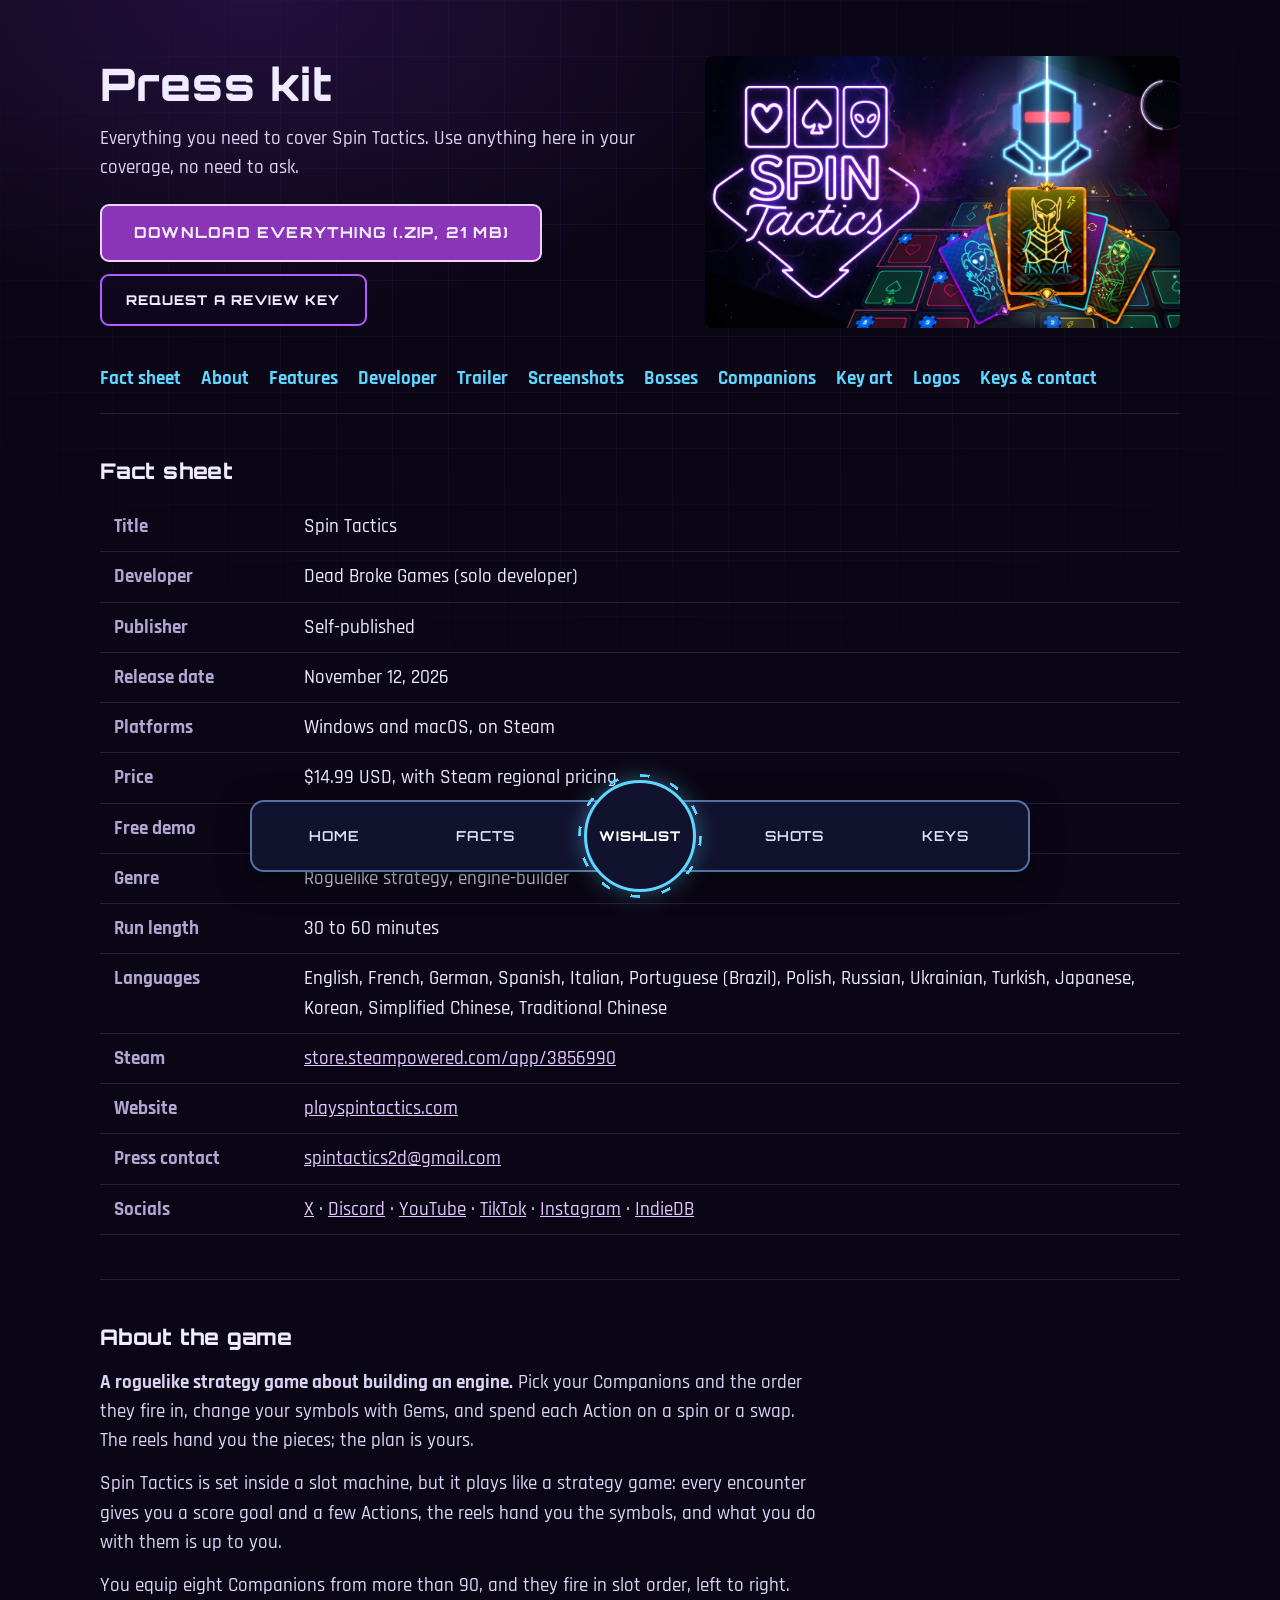
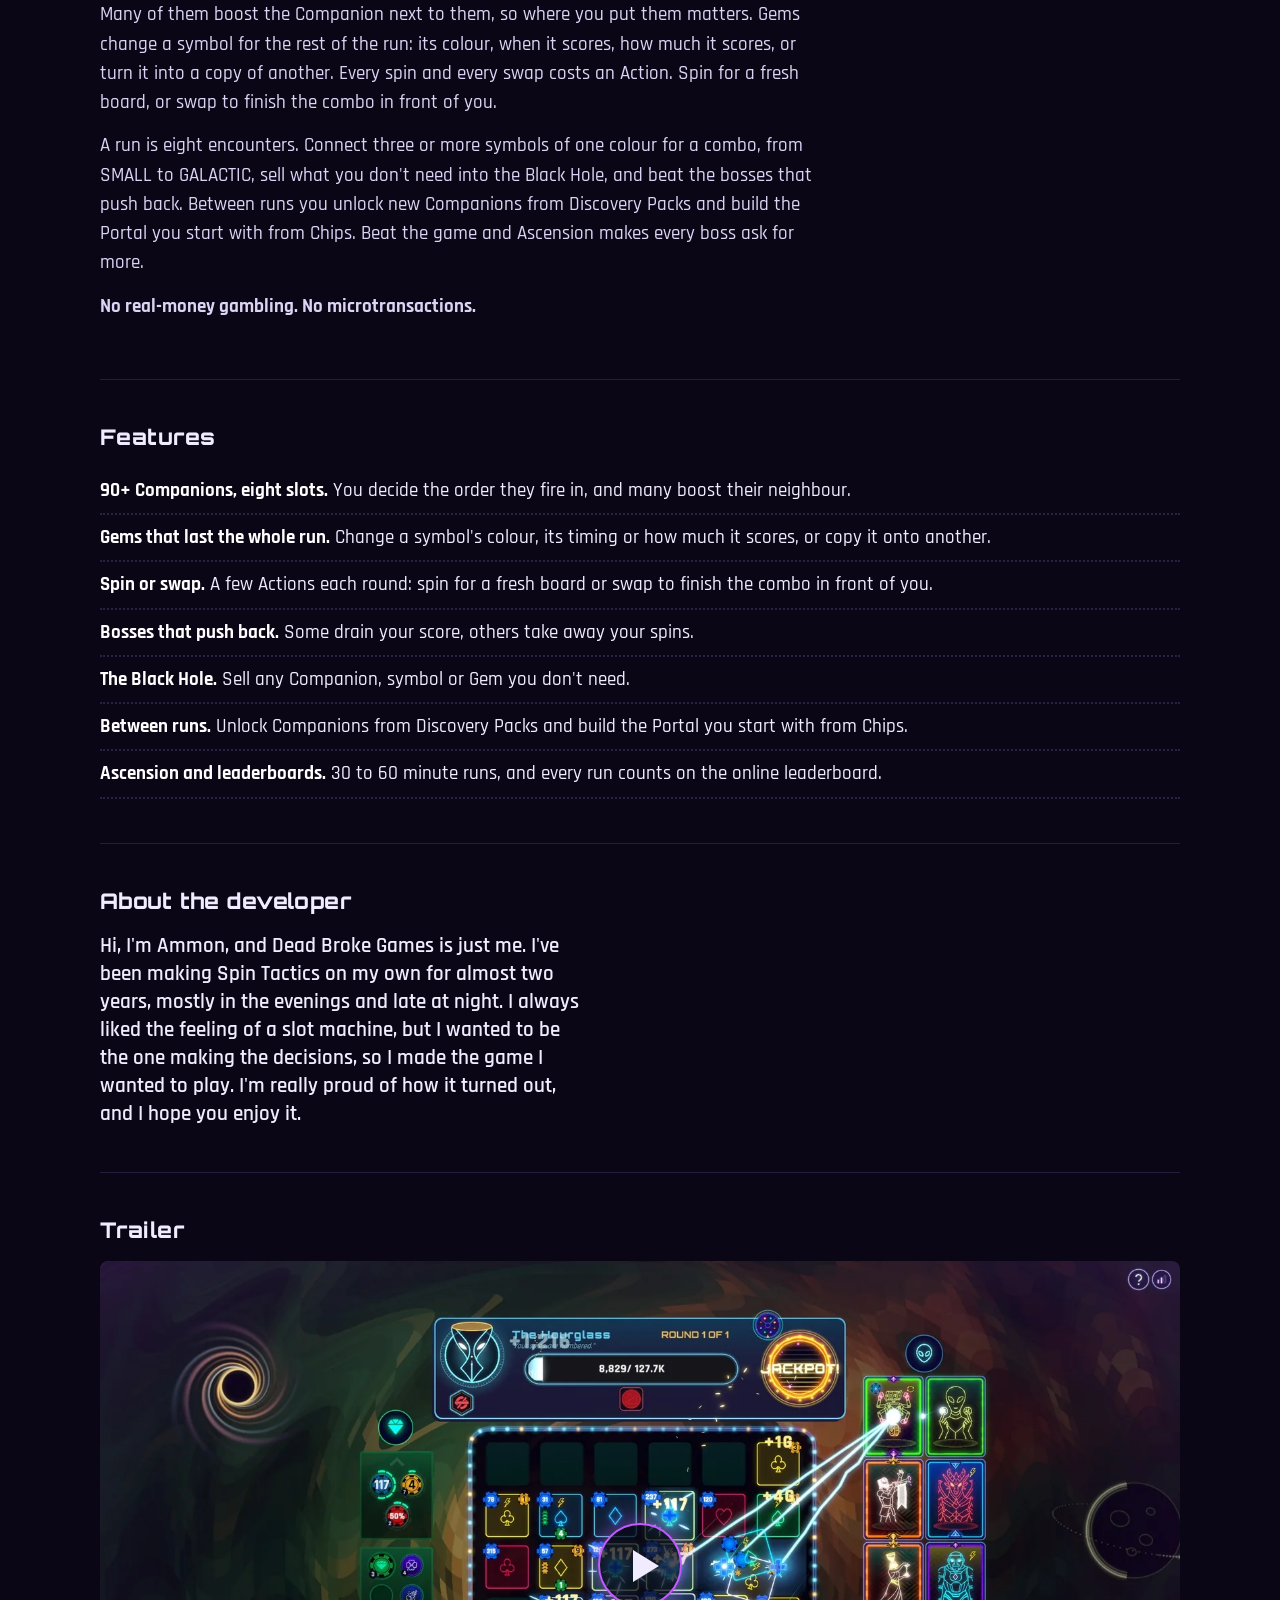
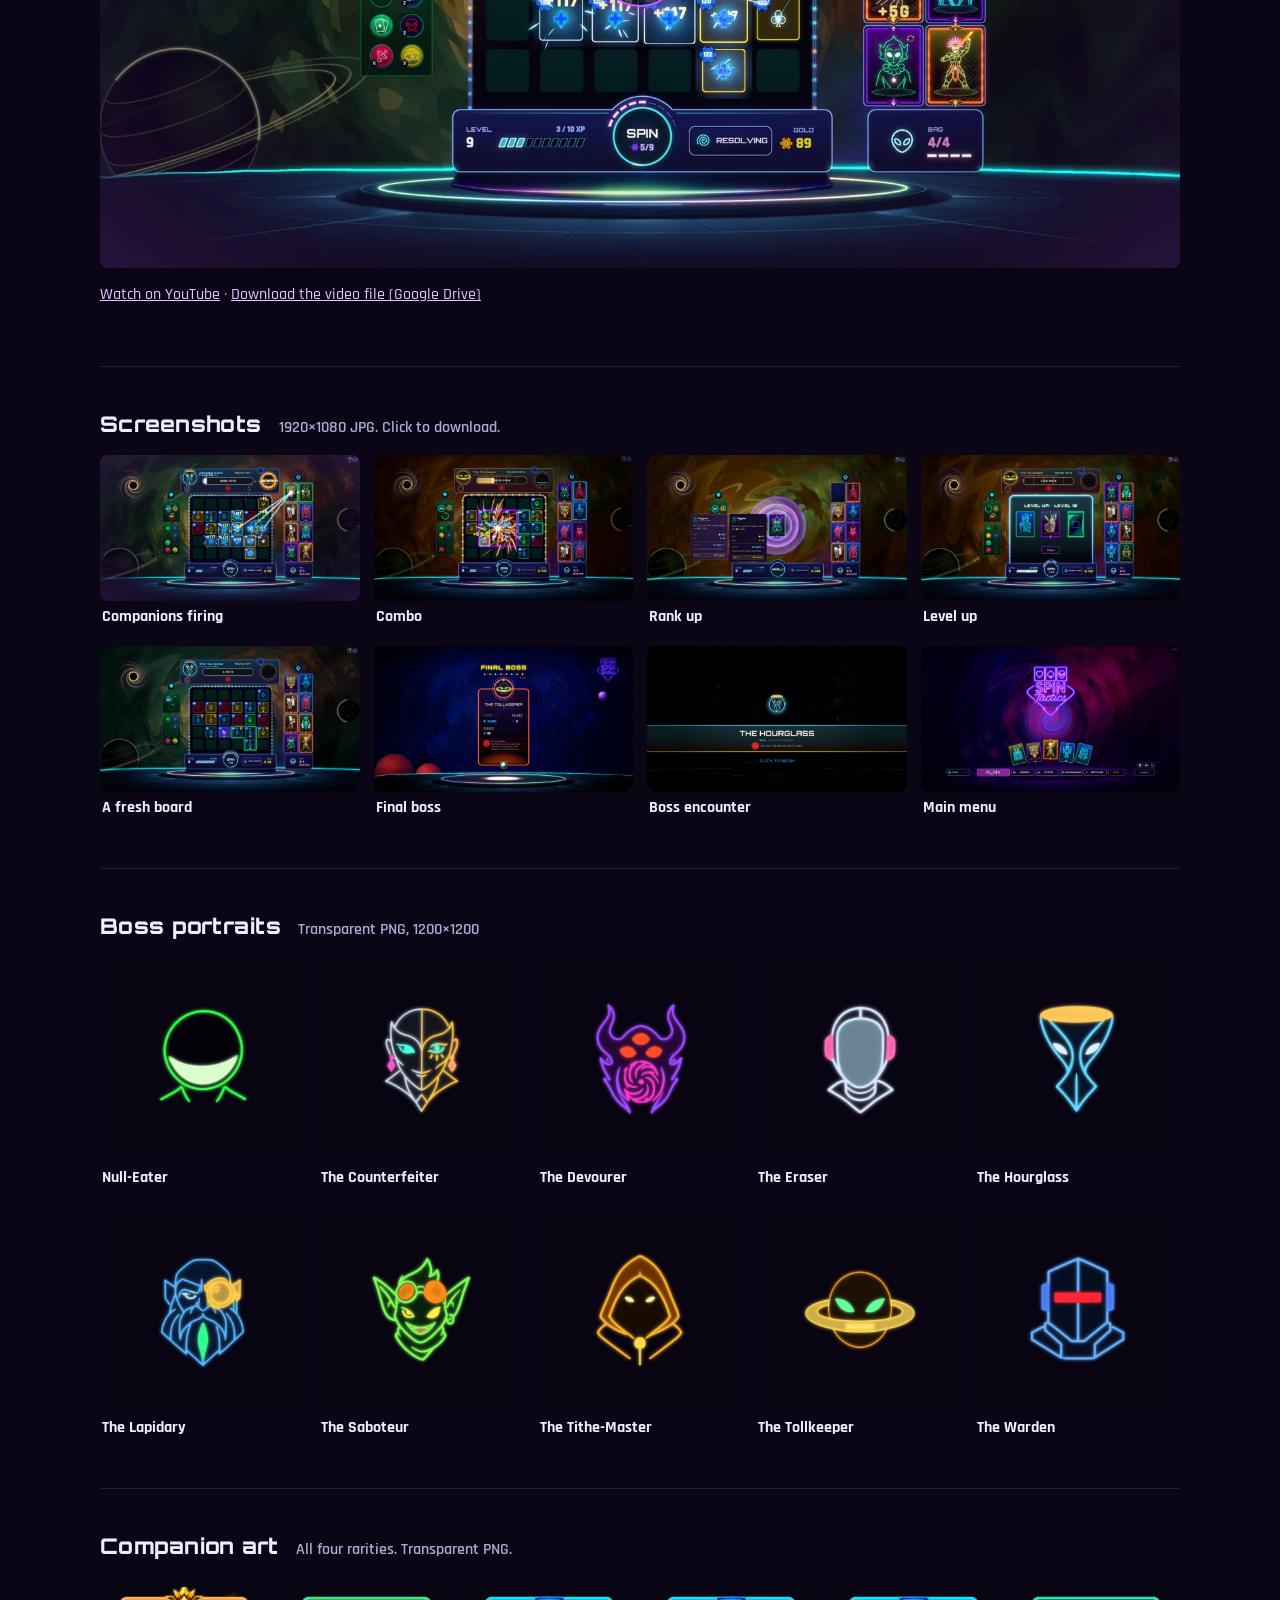
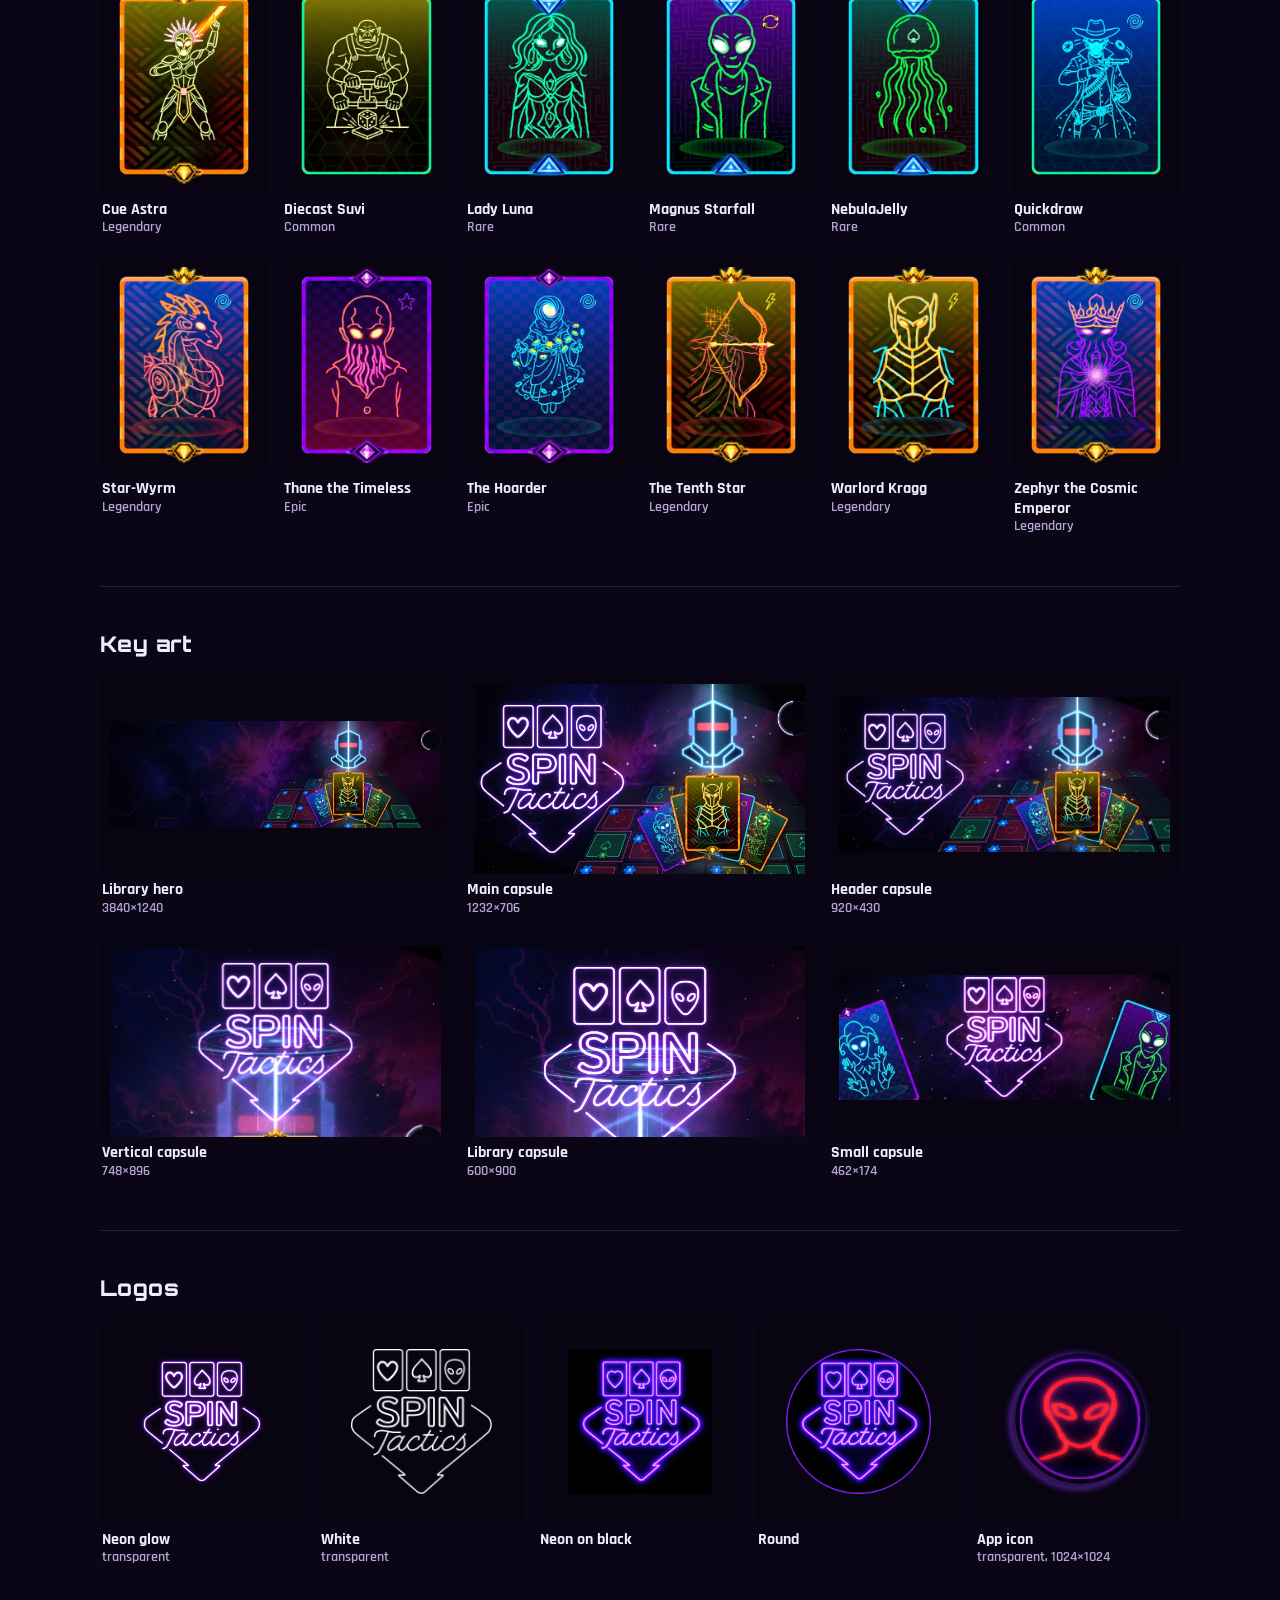
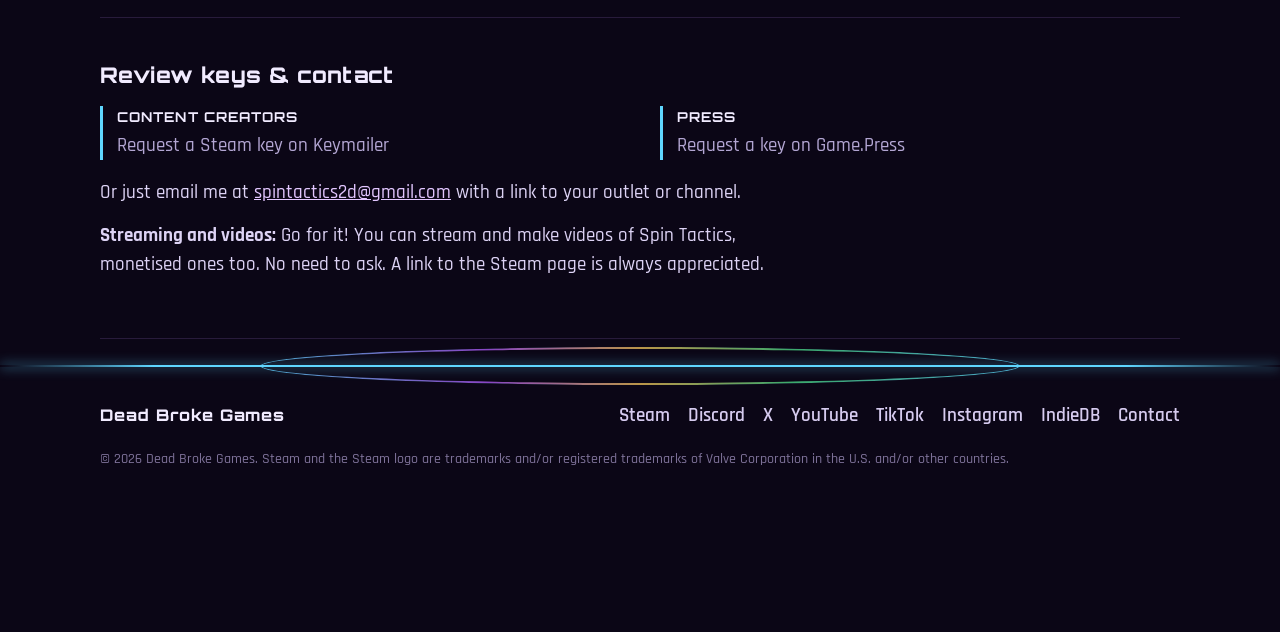
==== press/index.html @ afc6b2e6 "Press page: trailer poster shows the current game, YouTube loads on click Co-Authored-By: Claude Opu" ====
<!DOCTYPE html>
<html lang="en">
<head>
  <meta charset="UTF-8">
  <meta name="viewport" content="width=device-width, initial-scale=1.0">
  <title>Press Kit | Spin Tactics</title>
  <meta name="description" content="Press kit for Spin Tactics, a roguelike strategy game about building an engine. Fact sheet, screenshots, boss and Companion art, key art, logos and review keys.">
  <meta property="og:title" content="Spin Tactics Press Kit">
  <meta property="og:description" content="Fact sheet, screenshots, boss and Companion art, key art, logos and review keys.">
  <meta property="og:image" content="https://playspintactics.com/assets/og-image.jpg">
  <meta property="og:url" content="https://playspintactics.com/press/">
  <meta property="og:type" content="website">
  <meta name="twitter:card" content="summary_large_image">
  <meta name="twitter:site" content="@PlaySpinTactics">
  <meta name="theme-color" content="#0b0616">
  <link rel="icon" href="../favicon.ico" sizes="any">
  <link rel="icon" type="image/png" sizes="32x32" href="../assets/favicon-32.png">
  <link rel="apple-touch-icon" href="../assets/apple-touch-icon.png">
  <link rel="preconnect" href="https://fonts.googleapis.com">
  <link rel="preconnect" href="https://fonts.gstatic.com" crossorigin>
  <link href="https://fonts.googleapis.com/css2?family=Orbitron:wght@600;800&family=Rajdhani:wght@500;600;700&display=swap" rel="stylesheet">
  <link rel="stylesheet" href="../assets/machine.css">
  <style>
    :root { --panel: rgba(30, 17, 58, 0.55); --maxw: 1080px; }
    body { font-size: 1.18rem; line-height: 1.55; }
    main a { color: #e2c6ff; }
    main a.plaque { color: var(--text); }
    h1, h2, h3 { line-height: 1.2; }


    header.top { padding-block: 56px 28px; display: grid; grid-template-columns: 1.2fr 1fr; gap: 36px; align-items: center; }
    header.top h1 { font-size: clamp(1.9rem, 4vw, 2.8rem); margin-bottom: 12px; }
    header.top p { color: #ddd3f5; margin-bottom: 22px; }
    header.top .actions { display: flex; flex-wrap: wrap; gap: 12px; }
    header.top img { border-radius: 8px; }

    .toc { display: flex; flex-wrap: wrap; gap: 2px 20px; padding-block: 8px 20px; border-bottom: 1px solid var(--line); }
    .toc a { text-decoration: none; color: var(--teal); font-weight: 700; }
    .toc a:hover { color: #fff; text-decoration: underline; text-underline-offset: 3px; }

    section { padding-block: 44px; border-bottom: 1px solid var(--line); scroll-margin-top: 70px; }
    section h2 { font-size: 1.35rem; margin-bottom: 18px; }
    section h2 small { font-family: 'Rajdhani', sans-serif; font-weight: 600; font-size: 1rem; color: var(--muted); letter-spacing: 0; margin-left: 10px; }
    section p { color: #ddd3f5; margin-bottom: 14px; max-width: 72ch; }
    .note { color: var(--muted); font-size: 1.02rem; }

    table.facts { width: 100%; border-collapse: collapse; }
    table.facts th, table.facts td { text-align: left; padding: 10px 14px; border-bottom: 1px solid var(--line); vertical-align: top; }
    table.facts th { width: 190px; color: var(--muted); font-weight: 700; }

    ul.features { list-style: none; }
    ul.features li { padding: 8px 0; border-bottom: 2px dotted rgba(190, 140, 255, .2); }
    ul.features b { color: #fff; }

    .dev img { display: none; }
    .dev p { margin: 0; font-size: 1.3rem; font-weight: 600; line-height: 1.35; max-width: 44ch; color: var(--text); }

    .video-frame { position: relative; aspect-ratio: 16 / 9; border-radius: 8px; overflow: hidden; margin-bottom: 14px; }
    .video-frame iframe { position: absolute; inset: 0; width: 100%; height: 100%; border: 0; }
    .video-poster { position: absolute; inset: 0; padding: 0; border: 0; background: #000; cursor: pointer; }
    .video-poster img { display: block; width: 100%; height: 100%; object-fit: cover; }
    .video-poster .play { position: absolute; left: 50%; top: 50%; width: 84px; height: 84px; margin: -42px 0 0 -42px; border-radius: 50%; background: rgba(11, 6, 22, 0.72); border: 2px solid var(--neon); box-shadow: 0 0 24px rgba(196, 91, 255, 0.6); transition: transform .15s; }
    .video-poster .play::after { content: ""; position: absolute; left: 33px; top: 25px; border-style: solid; border-width: 16px 0 16px 26px; border-color: transparent transparent transparent var(--text); }
    .video-poster:hover .play, .video-poster:focus-visible .play { transform: scale(1.08); }

    .grid { display: grid; gap: 14px; }
    .g4 { grid-template-columns: repeat(4, 1fr); }
    .g5 { grid-template-columns: repeat(5, 1fr); }
    .g6 { grid-template-columns: repeat(6, 1fr); }
    .g3 { grid-template-columns: repeat(3, 1fr); }
    .tile { display: flex; flex-direction: column; text-decoration: none; color: var(--text); }
    main a.tile { color: var(--text); }
    .tile:hover span { color: var(--teal); }
    .tile .pic { display: grid; place-items: center; border-radius: 8px; overflow: hidden; background: rgba(8, 4, 18, 0.6); }
    .tile .pic img { width: 100%; }
    .tile.contain .pic { padding: 14px; aspect-ratio: 1; }
    .tile.contain .pic img { width: 82%; height: 82%; object-fit: contain; }
    .tile.card .pic { padding: 10px; }
    .tile span { padding: 6px 2px; font-weight: 700; font-size: 0.98rem; line-height: 1.25; }
    .tile span em { display: block; font-style: normal; font-weight: 600; font-size: 0.86rem; color: var(--muted); }
    #key-art .pic { height: 200px; padding: 10px; overflow: hidden; }
    #key-art .pic img { width: 100%; height: 100%; object-fit: contain; }
    .checker { background-color: #1a1030; background-image: linear-gradient(45deg, #241640 25%, transparent 25%), linear-gradient(-45deg, #241640 25%, transparent 25%), linear-gradient(45deg, transparent 75%, #241640 75%), linear-gradient(-45deg, transparent 75%, #241640 75%); background-size: 20px 20px; background-position: 0 0, 0 10px, 10px -10px, -10px 0; }

    .contact-cards { display: grid; grid-template-columns: repeat(2, 1fr); gap: 14px 40px; margin-bottom: 18px; }
    .contact-cards a { display: block; text-decoration: none; color: var(--text); padding-left: 14px; border-left: 3px solid var(--teal); }
    .contact-cards a:hover b { color: var(--teal); }
    .contact-cards b { display: block; font-family: 'Orbitron', sans-serif; font-size: .85rem; letter-spacing: .08em; text-transform: uppercase; margin-bottom: 4px; }
    .contact-cards span { color: var(--muted); }


    @media (max-width: 860px) {
      header.top { grid-template-columns: 1fr; padding-top: 36px; }
      .g4, .g6 { grid-template-columns: repeat(3, 1fr); }
      .g5 { grid-template-columns: repeat(3, 1fr); }
      .contact-cards { grid-template-columns: 1fr; }
    }
    @media (max-width: 560px) {
      .g4, .g3 { grid-template-columns: repeat(2, 1fr); }
      .g5, .g6 { grid-template-columns: repeat(2, 1fr); }
      table.facts th { width: 120px; }
      table.facts th, table.facts td { padding: 8px 8px; font-size: 1.02rem; }
      
      
    }
  </style>
</head>
<body class="has-deck">

  <main class="wrap">
    <header class="top">
      <div>
        <h1>Press kit</h1>
        <p>Everything you need to cover Spin Tactics. Use anything here in your coverage, no need to ask.</p>
        <div class="actions">
          <a class="plaque plaque-go" href="../assets/press/spin-tactics-press-kit.zip" download>Download everything (.zip, 21 MB)</a>
          <a class="plaque" href="#keys">Request a review key</a>
        </div>
      </div>
      <img src="../assets/keyart/main-capsule.webp" alt="Spin Tactics key art: the logo next to Warlord Kragg and other Companion cards" width="1232" height="706">
    </header>

    <div class="toc">
      <a href="#facts">Fact sheet</a><a href="#about">About</a><a href="#features">Features</a><a href="#developer">Developer</a><a href="#trailer">Trailer</a><a href="#screenshots">Screenshots</a><a href="#bosses">Bosses</a><a href="#companions">Companions</a><a href="#key-art">Key art</a><a href="#logos">Logos</a><a href="#keys">Keys &amp; contact</a>
    </div>

    <section id="facts">
      <h2>Fact sheet</h2>
      <table class="facts">
        <tr><th>Title</th><td>Spin Tactics</td></tr>
        <tr><th>Developer</th><td>Dead Broke Games (solo developer)</td></tr>
        <tr><th>Publisher</th><td>Self-published</td></tr>
        <tr><th>Release date</th><td>November 12, 2026</td></tr>
        <tr><th>Platforms</th><td>Windows and macOS, on Steam</td></tr>
        <tr><th>Price</th><td>$14.99 USD, with Steam regional pricing</td></tr>
        <tr><th>Free demo</th><td>Yes, available now on Steam</td></tr>
        <tr><th>Genre</th><td>Roguelike strategy, engine-builder</td></tr>
        <tr><th>Run length</th><td>30 to 60 minutes</td></tr>
        <tr><th>Languages</th><td>English, French, German, Spanish, Italian, Portuguese (Brazil), Polish, Russian, Ukrainian, Turkish, Japanese, Korean, Simplified Chinese, Traditional Chinese</td></tr>
        <tr><th>Steam</th><td><a href="https://store.steampowered.com/app/3856990/Spin_Tactics/" target="_blank" rel="noopener">store.steampowered.com/app/3856990</a></td></tr>
        <tr><th>Website</th><td><a href="https://playspintactics.com/">playspintactics.com</a></td></tr>
        <tr><th>Press contact</th><td><a href="mailto:spintactics2d@gmail.com">spintactics2d@gmail.com</a></td></tr>
        <tr><th>Socials</th><td><a href="https://x.com/PlaySpinTactics" target="_blank" rel="noopener">X</a> · <a href="https://discord.gg/7kXTGyWjWc" target="_blank" rel="noopener">Discord</a> · <a href="https://www.youtube.com/channel/UC9TVGazYX4suPV6o6mBnn6w" target="_blank" rel="noopener">YouTube</a> · <a href="https://www.tiktok.com/@spin.tactics" target="_blank" rel="noopener">TikTok</a> · <a href="https://www.instagram.com/spin.tactics" target="_blank" rel="noopener">Instagram</a> · <a href="https://www.indiedb.com/games/spin-tactics" target="_blank" rel="noopener">IndieDB</a></td></tr>
      </table>
    </section>

    <section id="about">
      <h2>About the game</h2>
      <p><b>A roguelike strategy game about building an engine.</b> Pick your Companions and the order they fire in, change your symbols with Gems, and spend each Action on a spin or a swap. The reels hand you the pieces; the plan is yours.</p>
      <p>Spin Tactics is set inside a slot machine, but it plays like a strategy game: every encounter gives you a score goal and a few Actions, the reels hand you the symbols, and what you do with them is up to you.</p>
      <p>You equip eight Companions from more than 90, and they fire in slot order, left to right. Many of them boost the Companion next to them, so where you put them matters. Gems change a symbol for the rest of the run: its colour, when it scores, how much it scores, or turn it into a copy of another. Every spin and every swap costs an Action. Spin for a fresh board, or swap to finish the combo in front of you.</p>
      <p>A run is eight encounters. Connect three or more symbols of one colour for a combo, from SMALL to GALACTIC, sell what you don't need into the Black Hole, and beat the bosses that push back. Between runs you unlock new Companions from Discovery Packs and build the Portal you start with from Chips. Beat the game and Ascension makes every boss ask for more.</p>
      <p><b>No real-money gambling. No microtransactions.</b></p>
    </section>

    <section id="features">
      <h2>Features</h2>
      <ul class="features">
        <li><b>90+ Companions, eight slots.</b> You decide the order they fire in, and many boost their neighbour.</li>
        <li><b>Gems that last the whole run.</b> Change a symbol's colour, its timing or how much it scores, or copy it onto another.</li>
        <li><b>Spin or swap.</b> A few Actions each round: spin for a fresh board or swap to finish the combo in front of you.</li>
        <li><b>Bosses that push back.</b> Some drain your score, others take away your spins.</li>
        <li><b>The Black Hole.</b> Sell any Companion, symbol or Gem you don't need.</li>
        <li><b>Between runs.</b> Unlock Companions from Discovery Packs and build the Portal you start with from Chips.</li>
        <li><b>Ascension and leaderboards.</b> 30 to 60 minute runs, and every run counts on the online leaderboard.</li>
      </ul>
    </section>

    <section id="developer">
      <h2>About the developer</h2>
      <div class="dev">
        <img src="../assets/icon-transparent.png" alt="" width="60" height="60" loading="lazy">
        <p>Hi, I'm Ammon, and Dead Broke Games is just me. I've been making Spin Tactics on my own for almost two years, mostly in the evenings and late at night. I always liked the feeling of a slot machine, but I wanted to be the one making the decisions, so I made the game I wanted to play. I'm really proud of how it turned out, and I hope you enjoy it.</p>
      </div>
    </section>

    <section id="trailer">
      <h2>Trailer</h2>
      <div class="video-frame"><button class="video-poster" type="button" data-yt="ti62crWbHZc" aria-label="Play the Spin Tactics trailer"><img src="../assets/shots/01-spin.webp" alt="" width="1600" height="900" loading="lazy"><span class="play" aria-hidden="true"></span></button></div>
      <p class="note"><a href="https://www.youtube.com/watch?v=ti62crWbHZc" target="_blank" rel="noopener">Watch on YouTube</a> · <a href="https://drive.google.com/file/d/1HTtB8lVU8E04ZtLrWPUluNiY68NhvrOJ/view?usp=sharing" target="_blank" rel="noopener">Download the video file (Google Drive)</a></p>
    </section>

    <section id="screenshots">
      <h2>Screenshots <small>1920×1080 JPG. Click to download.</small></h2>
      <div class="grid g4">
        <a class="tile" href="../assets/press/screenshots/01-spin.jpg" download><div class="pic"><img src="../assets/shots/01-spin.webp" alt="" width="1600" height="900" loading="lazy"></div><span>Companions firing</span></a>
        <a class="tile" href="../assets/press/screenshots/02-combo.jpg" download><div class="pic"><img src="../assets/shots/02-combo.webp" alt="" width="1600" height="900" loading="lazy"></div><span>Combo</span></a>
        <a class="tile" href="../assets/press/screenshots/03-rankup.jpg" download><div class="pic"><img src="../assets/shots/03-rankup.webp" alt="" width="1600" height="900" loading="lazy"></div><span>Rank up</span></a>
        <a class="tile" href="../assets/press/screenshots/04-levelup.jpg" download><div class="pic"><img src="../assets/shots/04-levelup.webp" alt="" width="1600" height="900" loading="lazy"></div><span>Level up</span></a>
        <a class="tile" href="../assets/press/screenshots/05-slotmachine.jpg" download><div class="pic"><img src="../assets/shots/05-slotmachine.webp" alt="" width="1600" height="900" loading="lazy"></div><span>A fresh board</span></a>
        <a class="tile" href="../assets/press/screenshots/06-boss.jpg" download><div class="pic"><img src="../assets/shots/06-boss.webp" alt="" width="1600" height="900" loading="lazy"></div><span>Final boss</span></a>
        <a class="tile" href="../assets/press/screenshots/07-encounter.jpg" download><div class="pic"><img src="../assets/shots/07-encounter.webp" alt="" width="1600" height="900" loading="lazy"></div><span>Boss encounter</span></a>
        <a class="tile" href="../assets/press/screenshots/08-mainmenu.jpg" download><div class="pic"><img src="../assets/shots/08-mainmenu.webp" alt="" width="1600" height="900" loading="lazy"></div><span>Main menu</span></a>
      </div>
    </section>

    <section id="bosses">
      <h2>Boss portraits <small>Transparent PNG, 1200×1200</small></h2>
      <div class="grid g5">
        <a class="tile contain" href="../assets/press/bosses/null-eater.png" download><div class="pic"><img src="../assets/bosses/null-eater.webp" alt="" width="420" height="420" loading="lazy"></div><span>Null-Eater</span></a>
        <a class="tile contain" href="../assets/press/bosses/the-counterfeiter.png" download><div class="pic"><img src="../assets/bosses/the-counterfeiter.webp" alt="" width="420" height="420" loading="lazy"></div><span>The Counterfeiter</span></a>
        <a class="tile contain" href="../assets/press/bosses/the-devourer.png" download><div class="pic"><img src="../assets/bosses/the-devourer.webp" alt="" width="420" height="420" loading="lazy"></div><span>The Devourer</span></a>
        <a class="tile contain" href="../assets/press/bosses/the-eraser.png" download><div class="pic"><img src="../assets/bosses/the-eraser.webp" alt="" width="420" height="420" loading="lazy"></div><span>The Eraser</span></a>
        <a class="tile contain" href="../assets/press/bosses/the-hourglass.png" download><div class="pic"><img src="../assets/bosses/the-hourglass.webp" alt="" width="420" height="420" loading="lazy"></div><span>The Hourglass</span></a>
        <a class="tile contain" href="../assets/press/bosses/the-lapidary.png" download><div class="pic"><img src="../assets/bosses/the-lapidary.webp" alt="" width="420" height="420" loading="lazy"></div><span>The Lapidary</span></a>
        <a class="tile contain" href="../assets/press/bosses/the-saboteur.png" download><div class="pic"><img src="../assets/bosses/the-saboteur.webp" alt="" width="420" height="420" loading="lazy"></div><span>The Saboteur</span></a>
        <a class="tile contain" href="../assets/press/bosses/the-tithe-master.png" download><div class="pic"><img src="../assets/bosses/the-tithe-master.webp" alt="" width="420" height="420" loading="lazy"></div><span>The Tithe-Master</span></a>
        <a class="tile contain" href="../assets/press/bosses/the-tollkeeper.png" download><div class="pic"><img src="../assets/bosses/the-tollkeeper.webp" alt="" width="420" height="420" loading="lazy"></div><span>The Tollkeeper</span></a>
        <a class="tile contain" href="../assets/press/bosses/the-warden.png" download><div class="pic"><img src="../assets/bosses/the-warden.webp" alt="" width="420" height="420" loading="lazy"></div><span>The Warden</span></a>
      </div>
    </section>

    <section id="companions">
      <h2>Companion art <small>All four rarities. Transparent PNG.</small></h2>
      <div class="grid g6">
        <a class="tile card" href="../assets/press/companions/cue-astra-legendary.png" download><div class="pic"><img src="../assets/cards/cue-astra-legendary.webp" alt="" width="360" height="477" loading="lazy"></div><span>Cue Astra<em>Legendary</em></span></a>
        <a class="tile card" href="../assets/press/companions/diecast-suvi-common.png" download><div class="pic"><img src="../assets/cards/diecast-suvi-common.webp" alt="" width="360" height="477" loading="lazy"></div><span>Diecast Suvi<em>Common</em></span></a>
        <a class="tile card" href="../assets/press/companions/lady-luna-rare.png" download><div class="pic"><img src="../assets/cards/lady-luna-rare.webp" alt="" width="360" height="477" loading="lazy"></div><span>Lady Luna<em>Rare</em></span></a>
        <a class="tile card" href="../assets/press/companions/magnus-starfall-rare.png" download><div class="pic"><img src="../assets/cards/magnus-starfall-rare.webp" alt="" width="360" height="477" loading="lazy"></div><span>Magnus Starfall<em>Rare</em></span></a>
        <a class="tile card" href="../assets/press/companions/nebulajelly-rare.png" download><div class="pic"><img src="../assets/cards/nebulajelly-rare.webp" alt="" width="360" height="477" loading="lazy"></div><span>NebulaJelly<em>Rare</em></span></a>
        <a class="tile card" href="../assets/press/companions/quickdraw-common.png" download><div class="pic"><img src="../assets/cards/quickdraw-common.webp" alt="" width="360" height="477" loading="lazy"></div><span>Quickdraw<em>Common</em></span></a>
        <a class="tile card" href="../assets/press/companions/star-wyrm-legendary.png" download><div class="pic"><img src="../assets/cards/star-wyrm-legendary.webp" alt="" width="360" height="477" loading="lazy"></div><span>Star-Wyrm<em>Legendary</em></span></a>
        <a class="tile card" href="../assets/press/companions/thane-the-timless-epic.png" download><div class="pic"><img src="../assets/cards/thane-the-timless-epic.webp" alt="" width="360" height="477" loading="lazy"></div><span>Thane the Timeless<em>Epic</em></span></a>
        <a class="tile card" href="../assets/press/companions/the-hoarder-epic.png" download><div class="pic"><img src="../assets/cards/the-hoarder-epic.webp" alt="" width="360" height="477" loading="lazy"></div><span>The Hoarder<em>Epic</em></span></a>
        <a class="tile card" href="../assets/press/companions/the-tenth-star-legendary.png" download><div class="pic"><img src="../assets/cards/the-tenth-star-legendary.webp" alt="" width="360" height="477" loading="lazy"></div><span>The Tenth Star<em>Legendary</em></span></a>
        <a class="tile card" href="../assets/press/companions/warlord-kragg-legendary.png" download><div class="pic"><img src="../assets/cards/warlord-kragg-legendary.webp" alt="" width="360" height="477" loading="lazy"></div><span>Warlord Kragg<em>Legendary</em></span></a>
        <a class="tile card" href="../assets/press/companions/zephyr-the-cosmic-emperor-legendary.png" download><div class="pic"><img src="../assets/cards/zephyr-the-cosmic-emperor-legendary.webp" alt="" width="360" height="477" loading="lazy"></div><span>Zephyr the Cosmic Emperor<em>Legendary</em></span></a>
      </div>
    </section>

    <section id="key-art">
      <h2>Key art</h2>
      <div class="grid g3">
        <a class="tile" href="../assets/press/key-art/library-hero-3840x1240.jpg" download><div class="pic"><img src="../assets/keyart/library-hero.webp" alt="" width="2400" height="775" loading="lazy"></div><span>Library hero <em>3840×1240</em></span></a>
        <a class="tile" href="../assets/press/key-art/main-capsule-1232x706.jpg" download><div class="pic"><img src="../assets/keyart/main-capsule.webp" alt="" width="1232" height="706" loading="lazy"></div><span>Main capsule <em>1232×706</em></span></a>
        <a class="tile" href="../assets/press/key-art/header-capsule-920x430.jpg" download><div class="pic"><img src="../assets/press/key-art/header-capsule-920x430.jpg" alt="" width="920" height="430" loading="lazy"></div><span>Header capsule <em>920×430</em></span></a>
        <a class="tile" href="../assets/press/key-art/vertical-capsule-748x896.jpg" download><div class="pic"><img src="../assets/press/key-art/vertical-capsule-748x896.jpg" alt="" width="748" height="896" loading="lazy"></div><span>Vertical capsule <em>748×896</em></span></a>
        <a class="tile" href="../assets/press/key-art/library-capsule-600x900.jpg" download><div class="pic"><img src="../assets/press/key-art/library-capsule-600x900.jpg" alt="" width="600" height="900" loading="lazy"></div><span>Library capsule <em>600×900</em></span></a>
        <a class="tile" href="../assets/press/key-art/small-capsule-462x174.jpg" download><div class="pic"><img src="../assets/press/key-art/small-capsule-462x174.jpg" alt="" width="462" height="174" loading="lazy"></div><span>Small capsule <em>462×174</em></span></a>
      </div>
    </section>

    <section id="logos">
      <h2>Logos</h2>
      <div class="grid g5">
        <a class="tile contain" href="../assets/press/logos/spin-tactics-logo-neon-glow.png" download><div class="pic checker"><img src="../assets/press/logos/spin-tactics-logo-neon-glow.png" alt="" loading="lazy"></div><span>Neon glow <em>transparent</em></span></a>
        <a class="tile contain" href="../assets/press/logos/spin-tactics-logo-white.png" download><div class="pic checker"><img src="../assets/press/logos/spin-tactics-logo-white.png" alt="" loading="lazy"></div><span>White <em>transparent</em></span></a>
        <a class="tile contain" href="../assets/press/logos/spin-tactics-logo-neon-on-black.png" download><div class="pic"><img src="../assets/press/logos/spin-tactics-logo-neon-on-black.png" alt="" loading="lazy"></div><span>Neon on black</span></a>
        <a class="tile contain" href="../assets/press/logos/spin-tactics-logo-round.png" download><div class="pic checker"><img src="../assets/press/logos/spin-tactics-logo-round.png" alt="" loading="lazy"></div><span>Round</span></a>
        <a class="tile contain" href="../assets/press/logos/spin-tactics-icon-transparent.png" download><div class="pic checker"><img src="../assets/icon-transparent.png" alt="" loading="lazy"></div><span>App icon <em>transparent, 1024×1024</em></span></a>
      </div>
    </section>

    <section id="keys">
      <h2>Review keys &amp; contact</h2>
      <div class="contact-cards">
        <a href="https://www.keymailer.co/g/games/679b2c6d" target="_blank" rel="noopener"><b>Content creators</b><span>Request a Steam key on Keymailer</span></a>
        <a href="https://www.game.press/g/games/679b2c6d" target="_blank" rel="noopener"><b>Press</b><span>Request a key on Game.Press</span></a>
      </div>
      <p>Or just email me at <a href="mailto:spintactics2d@gmail.com">spintactics2d@gmail.com</a> with a link to your outlet or channel.</p>
      <p><b>Streaming and videos:</b> Go for it! You can stream and make videos of Spin Tactics, monetised ones too. No need to ask. A link to the Steam page is always appreciated.</p>
    </section>
  </main>

  <footer class="floor">
    <div class="stage" aria-hidden="true"></div>
    <div class="floor-inner wrap">
      <p class="floor-studio">Dead Broke Games</p>
      <p class="floor-links">
        <a href="https://store.steampowered.com/app/3856990/Spin_Tactics/" target="_blank" rel="noopener">Steam</a>
        <a href="https://discord.gg/7kXTGyWjWc" target="_blank" rel="noopener">Discord</a>
        <a href="https://x.com/PlaySpinTactics" target="_blank" rel="noopener">X</a>
        <a href="https://www.youtube.com/channel/UC9TVGazYX4suPV6o6mBnn6w" target="_blank" rel="noopener">YouTube</a>
        <a href="https://www.tiktok.com/@spin.tactics" target="_blank" rel="noopener">TikTok</a>
        <a href="https://www.instagram.com/spin.tactics" target="_blank" rel="noopener">Instagram</a>
        <a href="https://www.indiedb.com/games/spin-tactics" target="_blank" rel="noopener">IndieDB</a>
        <a href="mailto:spintactics2d@gmail.com">Contact</a>
      </p>
      <p class="floor-legal">© 2026 Dead Broke Games. Steam and the Steam logo are trademarks and/or registered trademarks of Valve Corporation in the U.S. and/or other countries.</p>
    </div>
  </footer>

  <nav class="deck" aria-label="Main">
    <a href="../">Home</a>
    <a href="#facts">Facts</a>
    <a class="dial" href="https://store.steampowered.com/app/3856990/Spin_Tactics/?utm_source=website&amp;utm_campaign=press" target="_blank" rel="noopener">WISHLIST</a>
    <a href="#screenshots">Shots</a>
    <a href="#keys">Keys</a>
  </nav>
  <script>
    // The trailer loads YouTube only on click, so the poster shows the current game instead of YouTube's old thumbnail
    document.querySelectorAll('.video-poster').forEach(function (b) {
      b.addEventListener('click', function () {
        var f = document.createElement('iframe');
        f.src = 'https://www.youtube-nocookie.com/embed/' + b.dataset.yt + '?rel=0&autoplay=1';
        f.title = 'Spin Tactics trailer';
        f.allow = 'autoplay; encrypted-media; picture-in-picture; fullscreen';
        f.allowFullscreen = true;
        b.replaceWith(f);
      });
    });
  </script>
</body>
</html>
---- assets/machine.css ----
/* The parts of the site taken straight from the game's own UI.
   Shared by the home page and the press kit. */
*, *::before, *::after { box-sizing: border-box; margin: 0; padding: 0; }

:root {
  --bg: #0b0616;
  --line: rgba(190, 140, 255, 0.16);
  --text: #f1ebff;
  --muted: #b3a6d3;
  --neon: #c45bff;
  --teal: #5fd6ff;
  --gold: #e8b23a;
  --deck: #11122e;
  --deck-line: rgba(140, 190, 255, 0.55);
  --maxw: 1140px;
  /* section accents, taken from the store heading art */
  --how: #b47bff;
  --comp: #ffb347;
  --gems: #4ee08a;
  --act: #4fd8ff;
  --run: #ff5a6e;
  --between: #ff6fd8;
}

html { scroll-behavior: smooth; }
body {
  background: var(--bg);
  color: var(--text);
  font-family: 'Rajdhani', system-ui, sans-serif;
  font-weight: 500;
  font-size: 1.2rem;
  line-height: 1.5;
  overflow-x: hidden;
  -webkit-font-smoothing: antialiased;
}
body.has-deck { padding-bottom: 136px; }

/* brand background: faint grid fading out, soft purple glow */
body::before {
  content: ""; position: fixed; inset: 0; z-index: -2; pointer-events: none;
  background-image:
    linear-gradient(rgba(170, 120, 255, 0.06) 1px, transparent 1px),
    linear-gradient(90deg, rgba(170, 120, 255, 0.06) 1px, transparent 1px);
  background-size: 56px 56px;
  -webkit-mask-image: radial-gradient(ellipse 90% 70% at 50% 30%, #000 20%, transparent 75%);
          mask-image: radial-gradient(ellipse 90% 70% at 50% 30%, #000 20%, transparent 75%);
}
body::after {
  content: ""; position: fixed; inset: 0; z-index: -3; pointer-events: none;
  background: radial-gradient(60% 50% at 20% 0%, rgba(120, 50, 200, 0.22), transparent 70%), var(--bg);
}

img, video { max-width: 100%; height: auto; display: block; }
a { color: inherit; }
h1, h2, h3 { font-family: 'Orbitron', sans-serif; font-weight: 800; letter-spacing: 0.02em; line-height: 1.15; }
.wrap { width: min(var(--maxw), calc(100% - 32px)); margin-inline: auto; }

/* ---------- plaques: the main menu's buttons ---------- */
.plaque {
  display: inline-flex; align-items: center; justify-content: center; gap: 10px;
  min-height: 52px; padding: 10px 24px; border-radius: 9px;
  border: 2px solid #b45cff; background: rgba(16, 7, 32, .86); color: var(--text);
  font-family: 'Orbitron', sans-serif; font-weight: 800; font-size: .84rem; letter-spacing: .08em; text-transform: uppercase; text-decoration: none;
  transition: background .12s, border-color .12s;
}
.plaque svg { width: 20px; height: 20px; fill: currentColor; }
.plaque:hover { background: #3a1760; }
.plaque-go { background: #8a35b8; border-color: #ecd4ff; color: #fff; font-size: .95rem; min-height: 58px; padding-inline: 32px; }
.plaque-go:hover { background: #a044d6; }
.plaque:active { transform: translateY(2px); }

/* ---------- dial: the round SPIN button ---------- */
.dial {
  --size: 92px;
  position: relative; display: inline-grid; place-items: center; width: var(--size); height: var(--size); border-radius: 50%;
  background: #11122e; border: 3px solid var(--teal); color: #fff; text-decoration: none;
  font-family: 'Orbitron', sans-serif; font-weight: 800; font-size: .66rem; letter-spacing: .06em;
  box-shadow: 0 0 22px rgba(95, 214, 255, .4);
  transition: background .12s;
}
.dial::before {
  content: ""; position: absolute; inset: -9px; border-radius: 50%;
  background: repeating-conic-gradient(var(--teal) 0 9deg, transparent 9deg 30deg);
  -webkit-mask: radial-gradient(farthest-side, transparent calc(100% - 3px), #000 calc(100% - 3px));
          mask: radial-gradient(farthest-side, transparent calc(100% - 3px), #000 calc(100% - 3px));
  animation: dial 14s linear infinite;
}
a.dial:hover, button:hover .dial { background: #1c2a55; }
@keyframes dial { to { transform: rotate(360deg); } }

/* ---------- deck: the spin bar, fixed at the bottom of the screen ---------- */
.deck {
  position: fixed; z-index: 60; left: 50%; bottom: 28px; transform: translateX(-50%);
  width: min(780px, calc(100% - 20px)); height: 72px; padding-inline: 10px;
  display: grid; grid-template-columns: 1fr 1fr auto 1fr 1fr; grid-template-rows: 1fr; align-items: center; gap: 6px;
  background: var(--deck); border: 2px solid var(--deck-line); border-radius: 14px;
  box-shadow: 0 8px 30px rgba(0, 0, 0, .6);
}
.deck > a:not(.dial) {
  display: grid; place-items: center; height: 50px; border-radius: 8px; text-decoration: none; color: #dbe5fb;
  font-family: 'Orbitron', sans-serif; font-weight: 600; font-size: .86rem; letter-spacing: .06em; text-transform: uppercase;
}
.deck > a:not(.dial):hover { background: rgba(140, 190, 255, .14); color: #fff; }
/* equal negative margins top and bottom: the dial hangs out evenly and stays on the bar's centre line */
.deck .dial { --size: 112px; margin: -24px 20px; font-size: .84rem; }

/* ---------- band: the boss intro banner ---------- */
.band {
  position: relative; text-align: center; padding-block: 30px 28px;
  border-top: 3px solid var(--teal); border-bottom: 3px solid var(--gold);
  background: linear-gradient(180deg, #16364a 0%, #0f1a2c 55%, #0b0616 100%);
}
.band h1 { font-size: clamp(1.45rem, 3.5vw, 2.5rem); text-transform: uppercase; letter-spacing: .03em; text-wrap: balance; }
.band h2 { font-size: clamp(1.4rem, 3vw, 2.1rem); text-transform: uppercase; }
.band-meta { display: flex; flex-wrap: wrap; justify-content: center; align-items: center; gap: 4px 12px; margin-top: 10px; font-weight: 700; color: var(--teal); letter-spacing: .03em; }
.band-meta i { width: 7px; height: 7px; border-radius: 50%; background: var(--teal); box-shadow: 0 0 8px var(--teal); }
.band-lede { margin: 12px auto 0; max-width: 62ch; color: #e8e0fb; font-size: 1.25rem; }
.band-note { margin-top: 8px; color: var(--muted); font-size: 1.02rem; }
.band-actions { display: flex; flex-wrap: wrap; justify-content: center; gap: 12px; margin-top: 18px; }

/* ---------- stage: the lit ring under the machine ---------- */
.stage {
  height: 54px; transform: translateX(-50%); border-radius: 50%; pointer-events: none;
  border: 2px solid transparent;
  background: linear-gradient(90deg, #5fd6ff, #b45cff 30%, #f6c65b 50%, #4ee08a 70%, #5fd6ff) border-box;
  -webkit-mask: linear-gradient(#000 0 0) padding-box, linear-gradient(#000 0 0);
          mask: linear-gradient(#000 0 0) padding-box, linear-gradient(#000 0 0);
  -webkit-mask-composite: xor; mask-composite: exclude;
  filter: drop-shadow(0 0 8px rgba(95, 214, 255, .7));
}

/* ---------- floor: the footer, on the stage floor ---------- */
.floor { position: relative; padding-block: 62px 26px; overflow: hidden; }
.floor::before { content: ""; position: absolute; left: 0; right: 0; top: 26px; height: 2px; background: linear-gradient(90deg, transparent, var(--teal) 12%, var(--teal) 88%, transparent); box-shadow: 0 0 12px var(--teal); }
.floor .stage { position: absolute; left: 50%; top: 8px; height: 38px; width: min(760px, 86%); opacity: .75; }
.floor-inner { display: grid; grid-template-columns: auto 1fr; gap: 8px 40px; align-items: baseline; }
.floor-studio { font-family: 'Orbitron', sans-serif; font-weight: 800; font-size: 1rem; letter-spacing: .06em; white-space: nowrap; }
.floor-links { display: flex; flex-wrap: wrap; justify-content: flex-end; gap: 2px 18px; font-weight: 600; }
.floor-links a { color: #d6cbef; text-decoration: none; }
.floor-links a:hover { color: #fff; text-decoration: underline; text-underline-offset: 3px; }
.floor-legal { grid-column: 1 / -1; color: #7e7299; font-size: .9rem; margin-top: 10px; }

@media (max-width: 720px) {
  .deck { height: 60px; bottom: 22px; padding-inline: 6px; gap: 2px; }
  .deck > a:not(.dial) { height: 44px; font-size: .62rem; letter-spacing: .02em; }
  .deck .dial { --size: 86px; margin: -15px 8px; font-size: .62rem; letter-spacing: .02em; }
  .plaque { width: 100%; }
  .band-meta { flex-direction: column; gap: 0; }
  .band-meta i { display: none; }
  .floor-inner { grid-template-columns: 1fr; }
  .floor-links { justify-content: flex-start; }
}
@media (prefers-reduced-motion: reduce) {
  html { scroll-behavior: auto; }
  .dial::before { animation: none; }
}
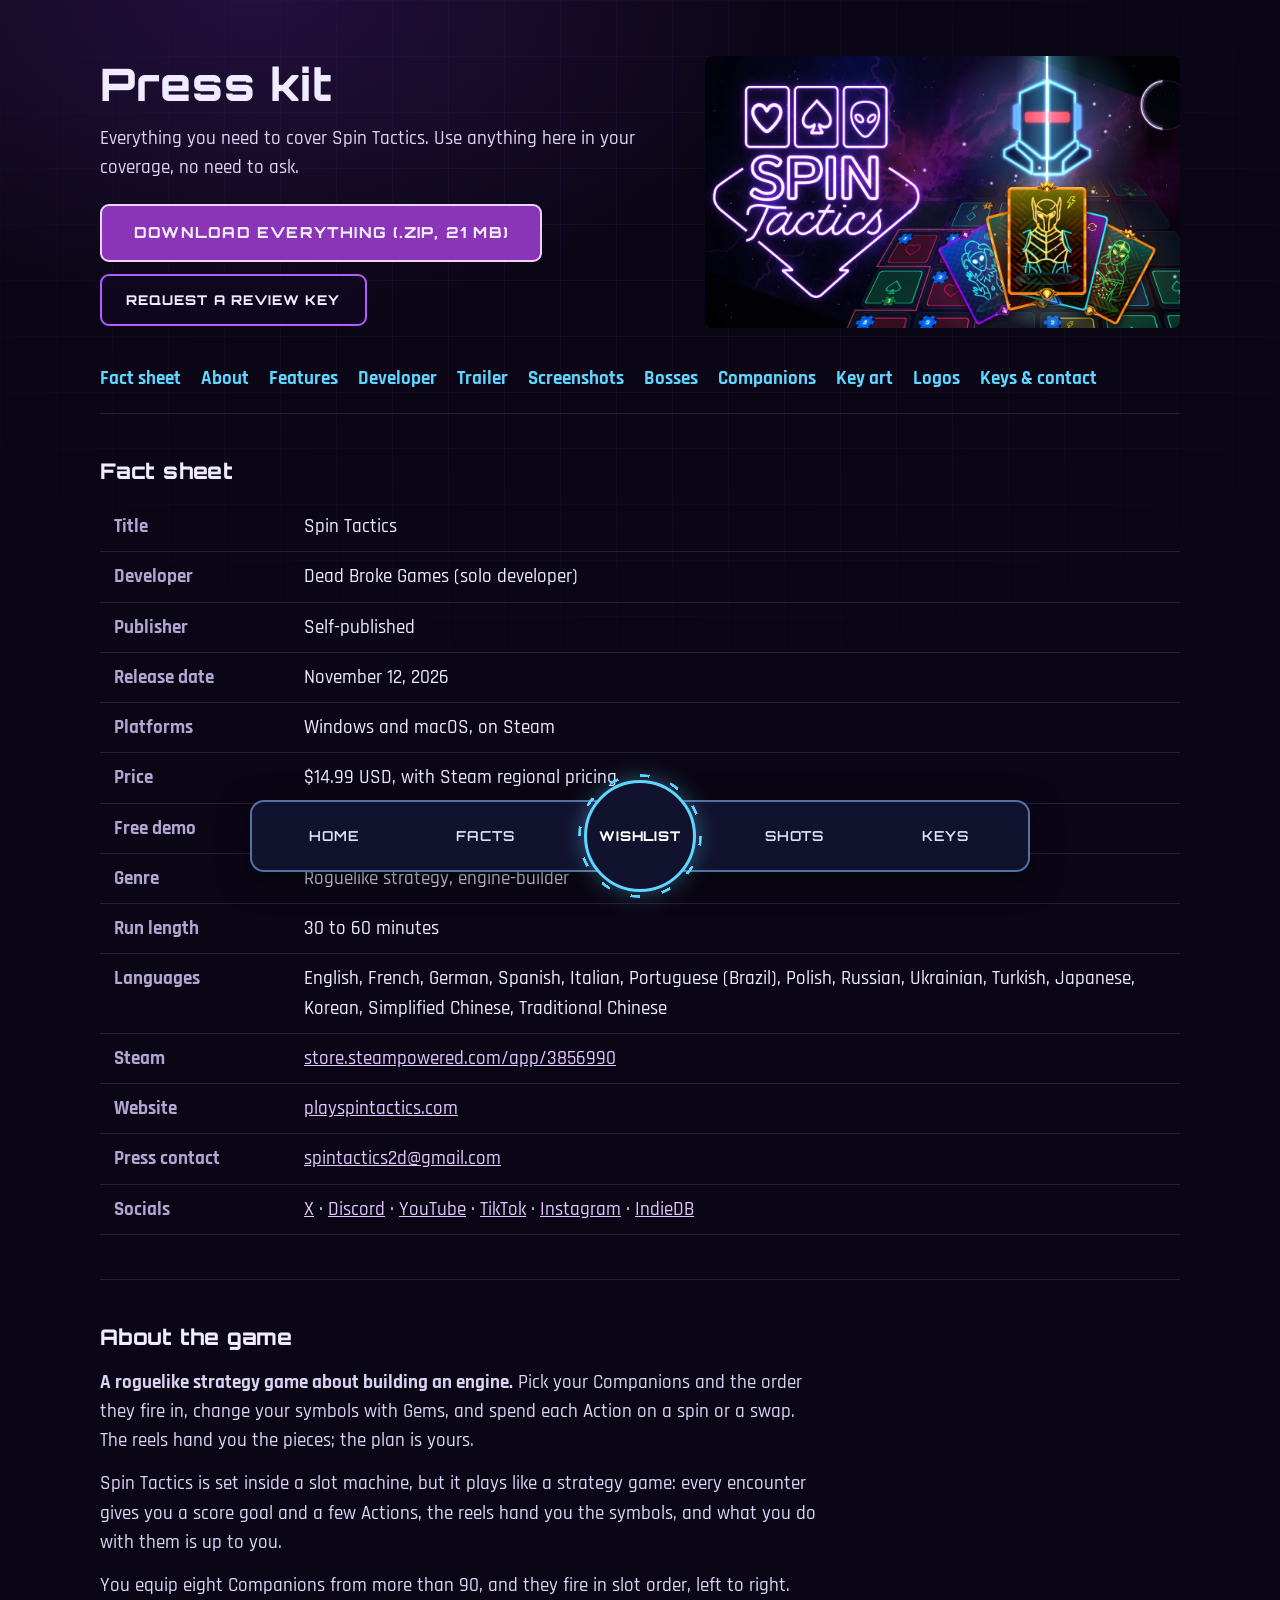
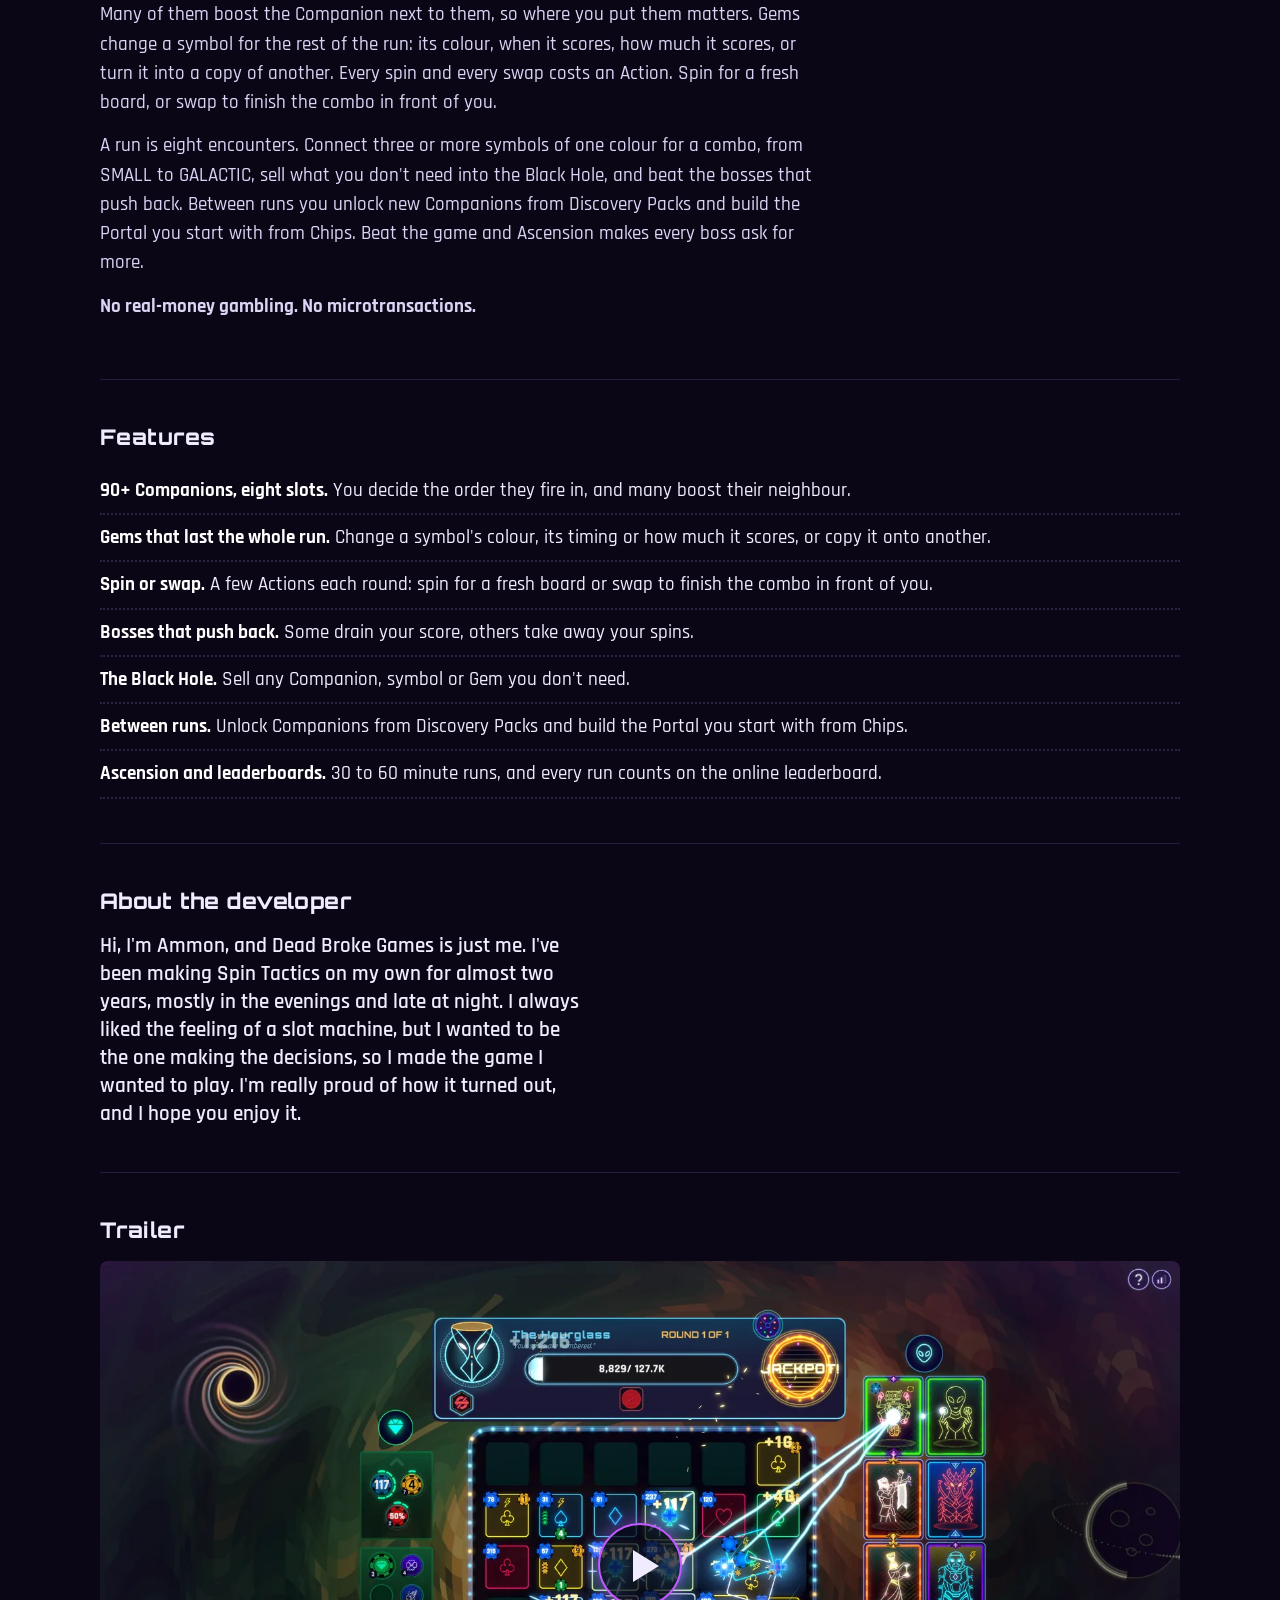
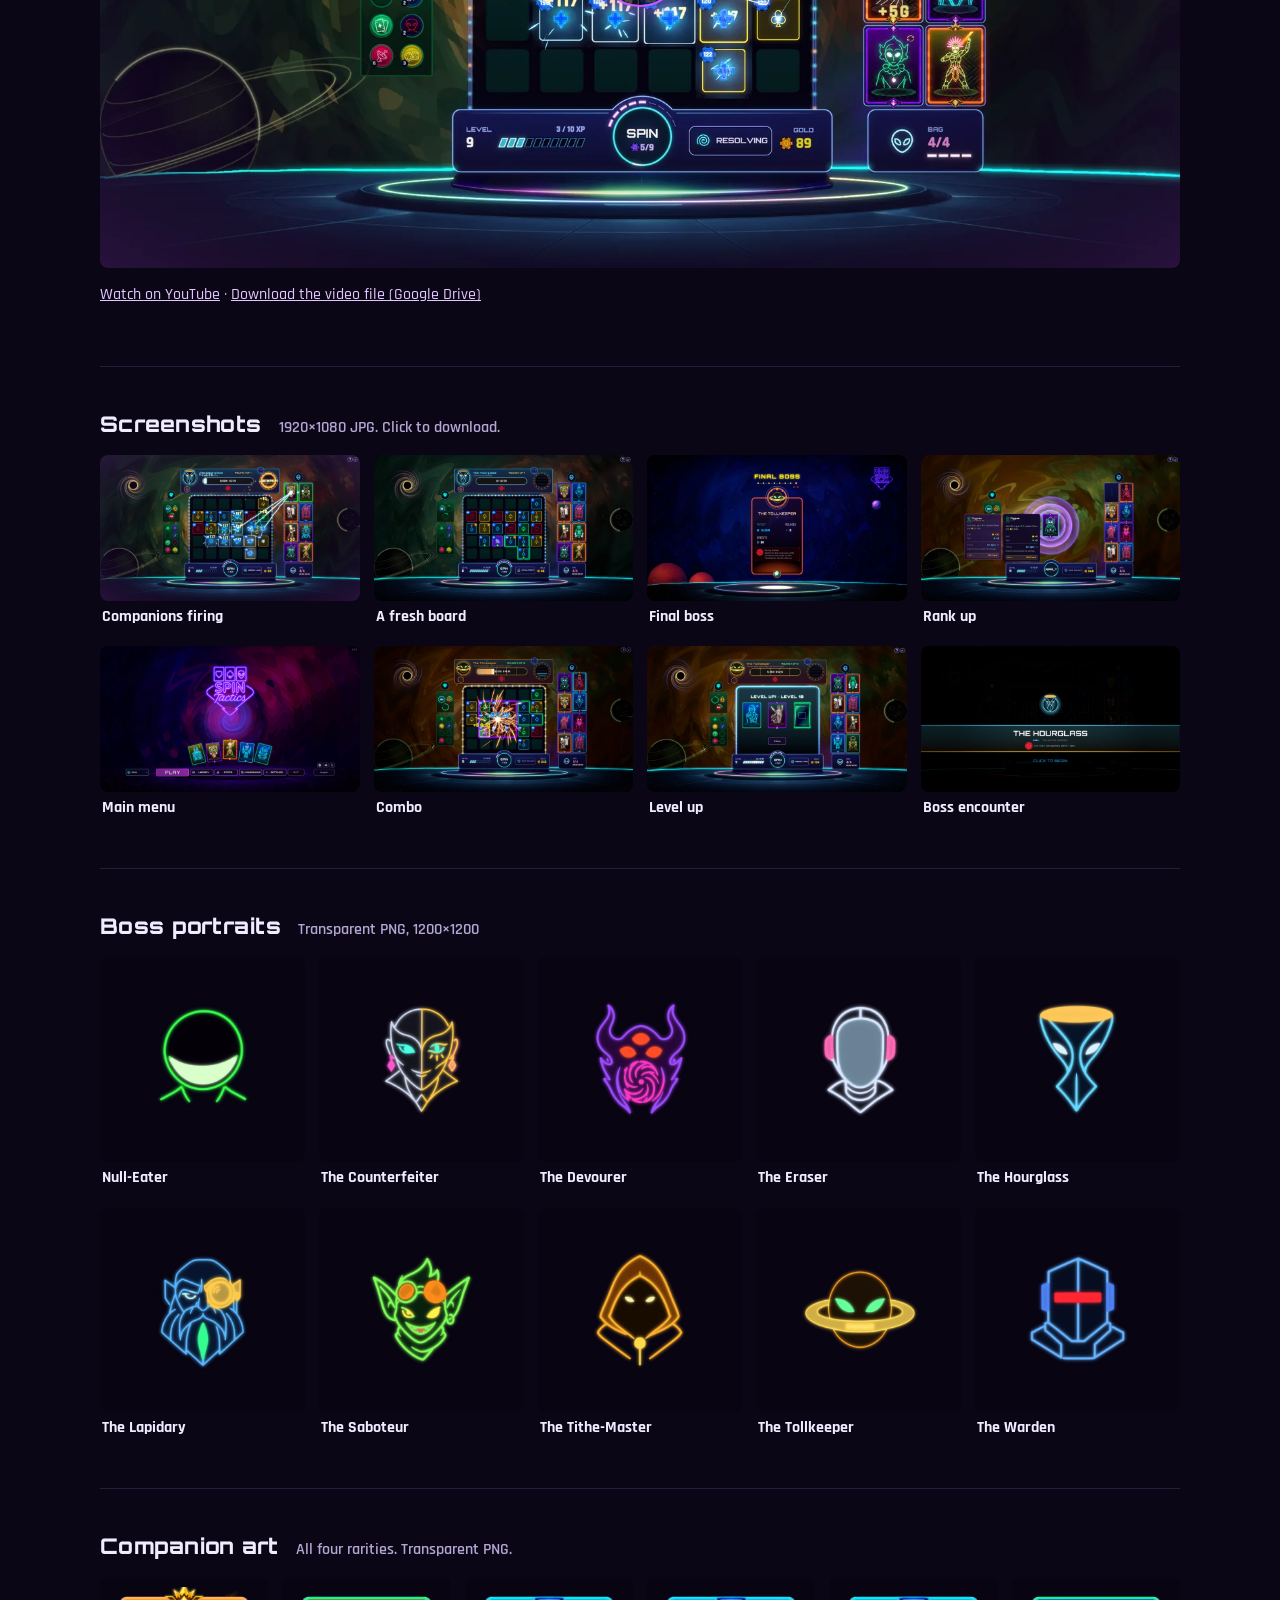
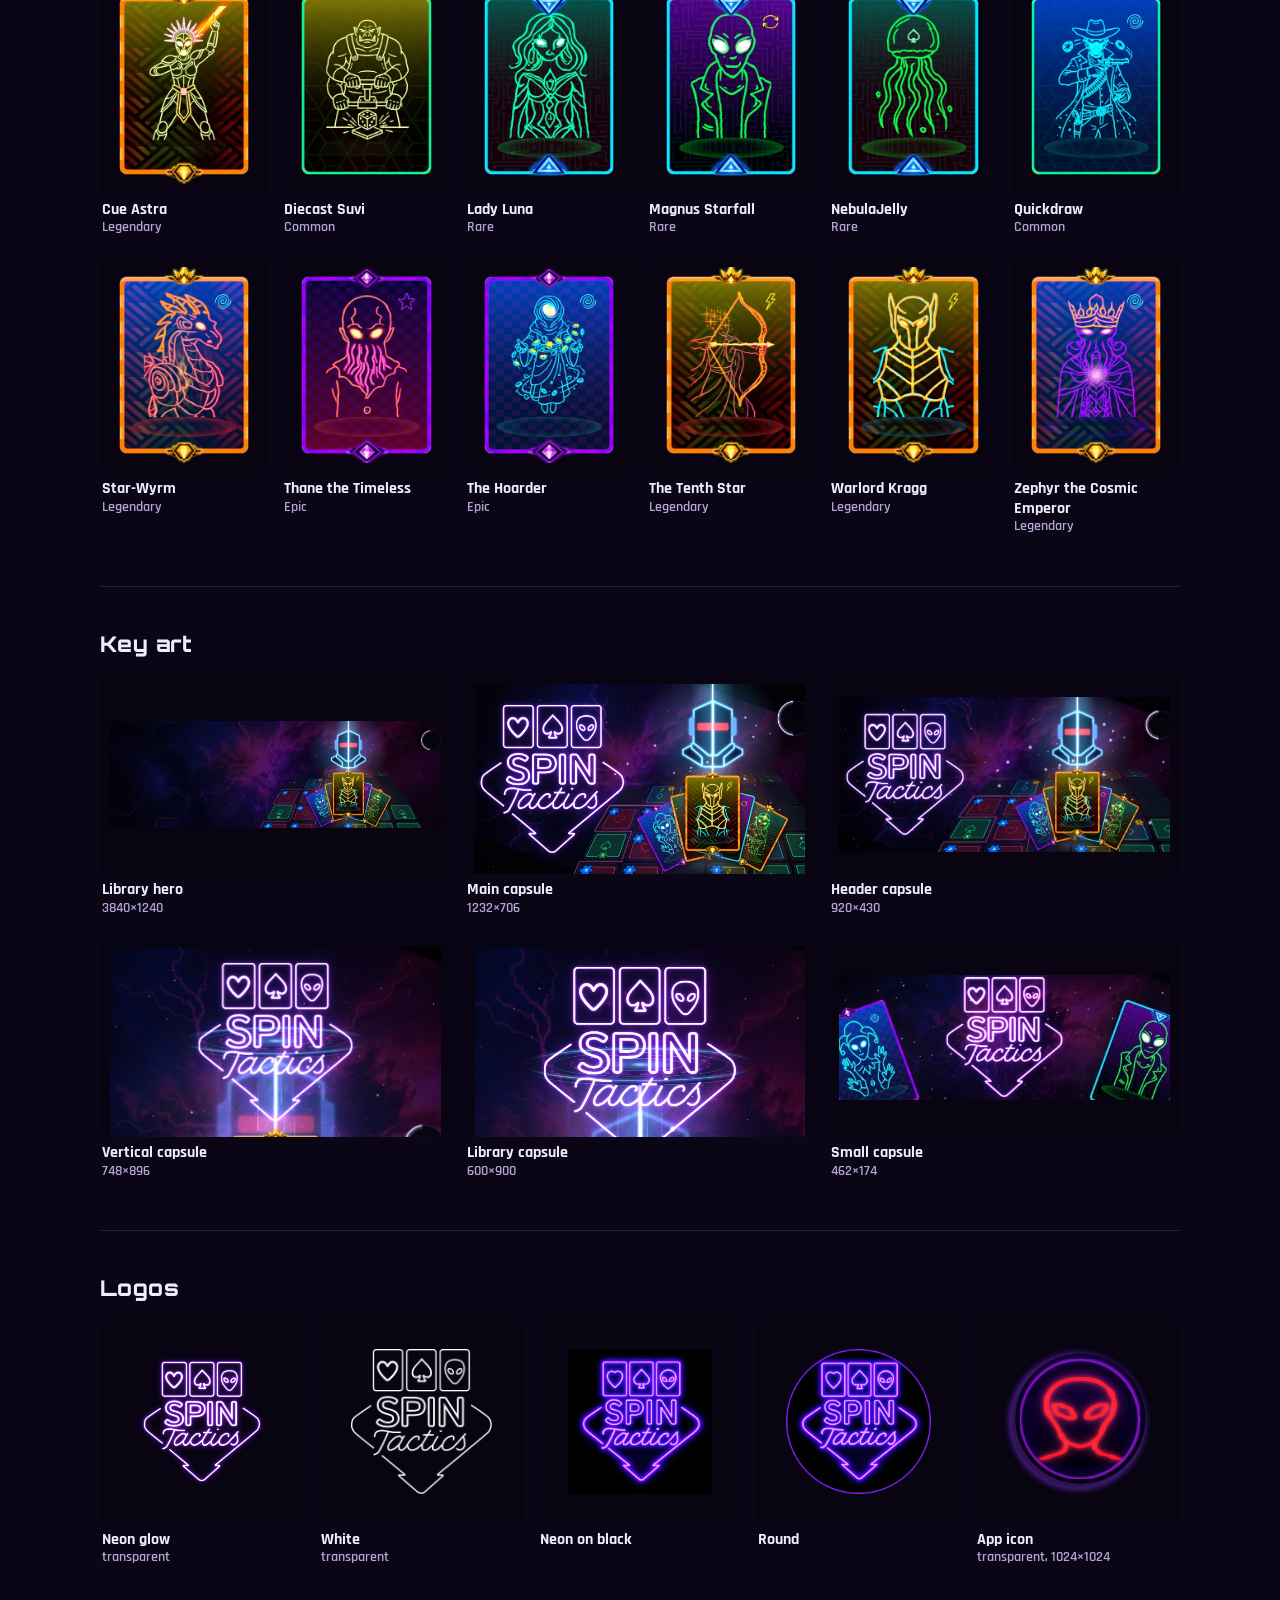
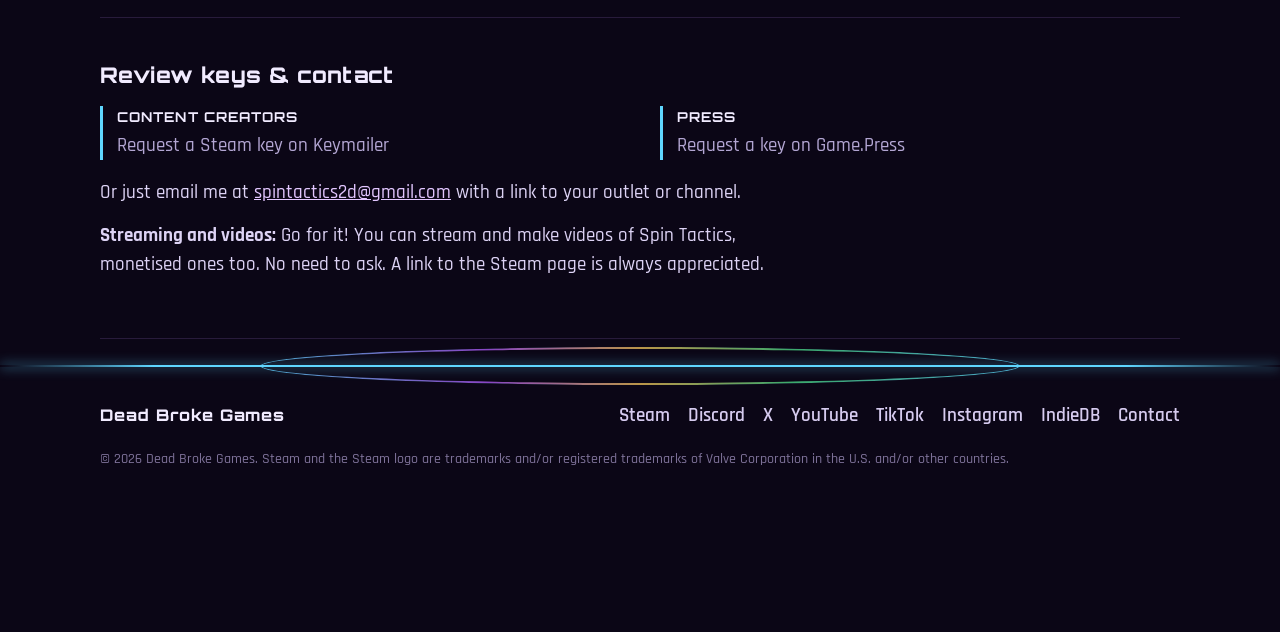
==== commit f46f4c69: "Press kit: launch screenshots in new order, under fresh URLs Co-Authored-By: Claude Opus 5.5 <norepl" ====
--- a/press/index.html
+++ b/press/index.html
@@ -176,21 +176,21 @@
 
     <section id="trailer">
       <h2>Trailer</h2>
-      <div class="video-frame"><button class="video-poster" type="button" data-yt="ti62crWbHZc" aria-label="Play the Spin Tactics trailer"><img src="../assets/shots/01-spin.webp" alt="" width="1600" height="900" loading="lazy"><span class="play" aria-hidden="true"></span></button></div>
+      <div class="video-frame"><button class="video-poster" type="button" data-yt="ti62crWbHZc" aria-label="Play the Spin Tactics trailer"><img src="../assets/shots/launch/01-spin.webp" alt="" width="1600" height="900" loading="lazy"><span class="play" aria-hidden="true"></span></button></div>
       <p class="note"><a href="https://www.youtube.com/watch?v=ti62crWbHZc" target="_blank" rel="noopener">Watch on YouTube</a> · <a href="https://drive.google.com/file/d/1HTtB8lVU8E04ZtLrWPUluNiY68NhvrOJ/view?usp=sharing" target="_blank" rel="noopener">Download the video file (Google Drive)</a></p>
     </section>
 
     <section id="screenshots">
       <h2>Screenshots <small>1920×1080 JPG. Click to download.</small></h2>
       <div class="grid g4">
-        <a class="tile" href="../assets/press/screenshots/01-spin.jpg" download><div class="pic"><img src="../assets/shots/01-spin.webp" alt="" width="1600" height="900" loading="lazy"></div><span>Companions firing</span></a>
-        <a class="tile" href="../assets/press/screenshots/02-combo.jpg" download><div class="pic"><img src="../assets/shots/02-combo.webp" alt="" width="1600" height="900" loading="lazy"></div><span>Combo</span></a>
-        <a class="tile" href="../assets/press/screenshots/03-rankup.jpg" download><div class="pic"><img src="../assets/shots/03-rankup.webp" alt="" width="1600" height="900" loading="lazy"></div><span>Rank up</span></a>
-        <a class="tile" href="../assets/press/screenshots/04-levelup.jpg" download><div class="pic"><img src="../assets/shots/04-levelup.webp" alt="" width="1600" height="900" loading="lazy"></div><span>Level up</span></a>
-        <a class="tile" href="../assets/press/screenshots/05-slotmachine.jpg" download><div class="pic"><img src="../assets/shots/05-slotmachine.webp" alt="" width="1600" height="900" loading="lazy"></div><span>A fresh board</span></a>
-        <a class="tile" href="../assets/press/screenshots/06-boss.jpg" download><div class="pic"><img src="../assets/shots/06-boss.webp" alt="" width="1600" height="900" loading="lazy"></div><span>Final boss</span></a>
-        <a class="tile" href="../assets/press/screenshots/07-encounter.jpg" download><div class="pic"><img src="../assets/shots/07-encounter.webp" alt="" width="1600" height="900" loading="lazy"></div><span>Boss encounter</span></a>
-        <a class="tile" href="../assets/press/screenshots/08-mainmenu.jpg" download><div class="pic"><img src="../assets/shots/08-mainmenu.webp" alt="" width="1600" height="900" loading="lazy"></div><span>Main menu</span></a>
+        <a class="tile" href="../assets/press/screenshots/launch/01-spin.jpg" download><div class="pic"><img src="../assets/shots/launch/01-spin.webp" alt="" width="1600" height="900" loading="lazy"></div><span>Companions firing</span></a>
+        <a class="tile" href="../assets/press/screenshots/launch/02-slotmachine.jpg" download><div class="pic"><img src="../assets/shots/launch/02-slotmachine.webp" alt="" width="1600" height="900" loading="lazy"></div><span>A fresh board</span></a>
+        <a class="tile" href="../assets/press/screenshots/launch/03-boss.jpg" download><div class="pic"><img src="../assets/shots/launch/03-boss.webp" alt="" width="1600" height="900" loading="lazy"></div><span>Final boss</span></a>
+        <a class="tile" href="../assets/press/screenshots/launch/04-rankup.jpg" download><div class="pic"><img src="../assets/shots/launch/04-rankup.webp" alt="" width="1600" height="900" loading="lazy"></div><span>Rank up</span></a>
+        <a class="tile" href="../assets/press/screenshots/launch/05-mainmenu.jpg" download><div class="pic"><img src="../assets/shots/launch/05-mainmenu.webp" alt="" width="1600" height="900" loading="lazy"></div><span>Main menu</span></a>
+        <a class="tile" href="../assets/press/screenshots/launch/06-combo.jpg" download><div class="pic"><img src="../assets/shots/launch/06-combo.webp" alt="" width="1600" height="900" loading="lazy"></div><span>Combo</span></a>
+        <a class="tile" href="../assets/press/screenshots/launch/07-levelup.jpg" download><div class="pic"><img src="../assets/shots/launch/07-levelup.webp" alt="" width="1600" height="900" loading="lazy"></div><span>Level up</span></a>
+        <a class="tile" href="../assets/press/screenshots/launch/08-encounter.jpg" download><div class="pic"><img src="../assets/shots/launch/08-encounter.webp" alt="" width="1600" height="900" loading="lazy"></div><span>Boss encounter</span></a>
       </div>
     </section>
 
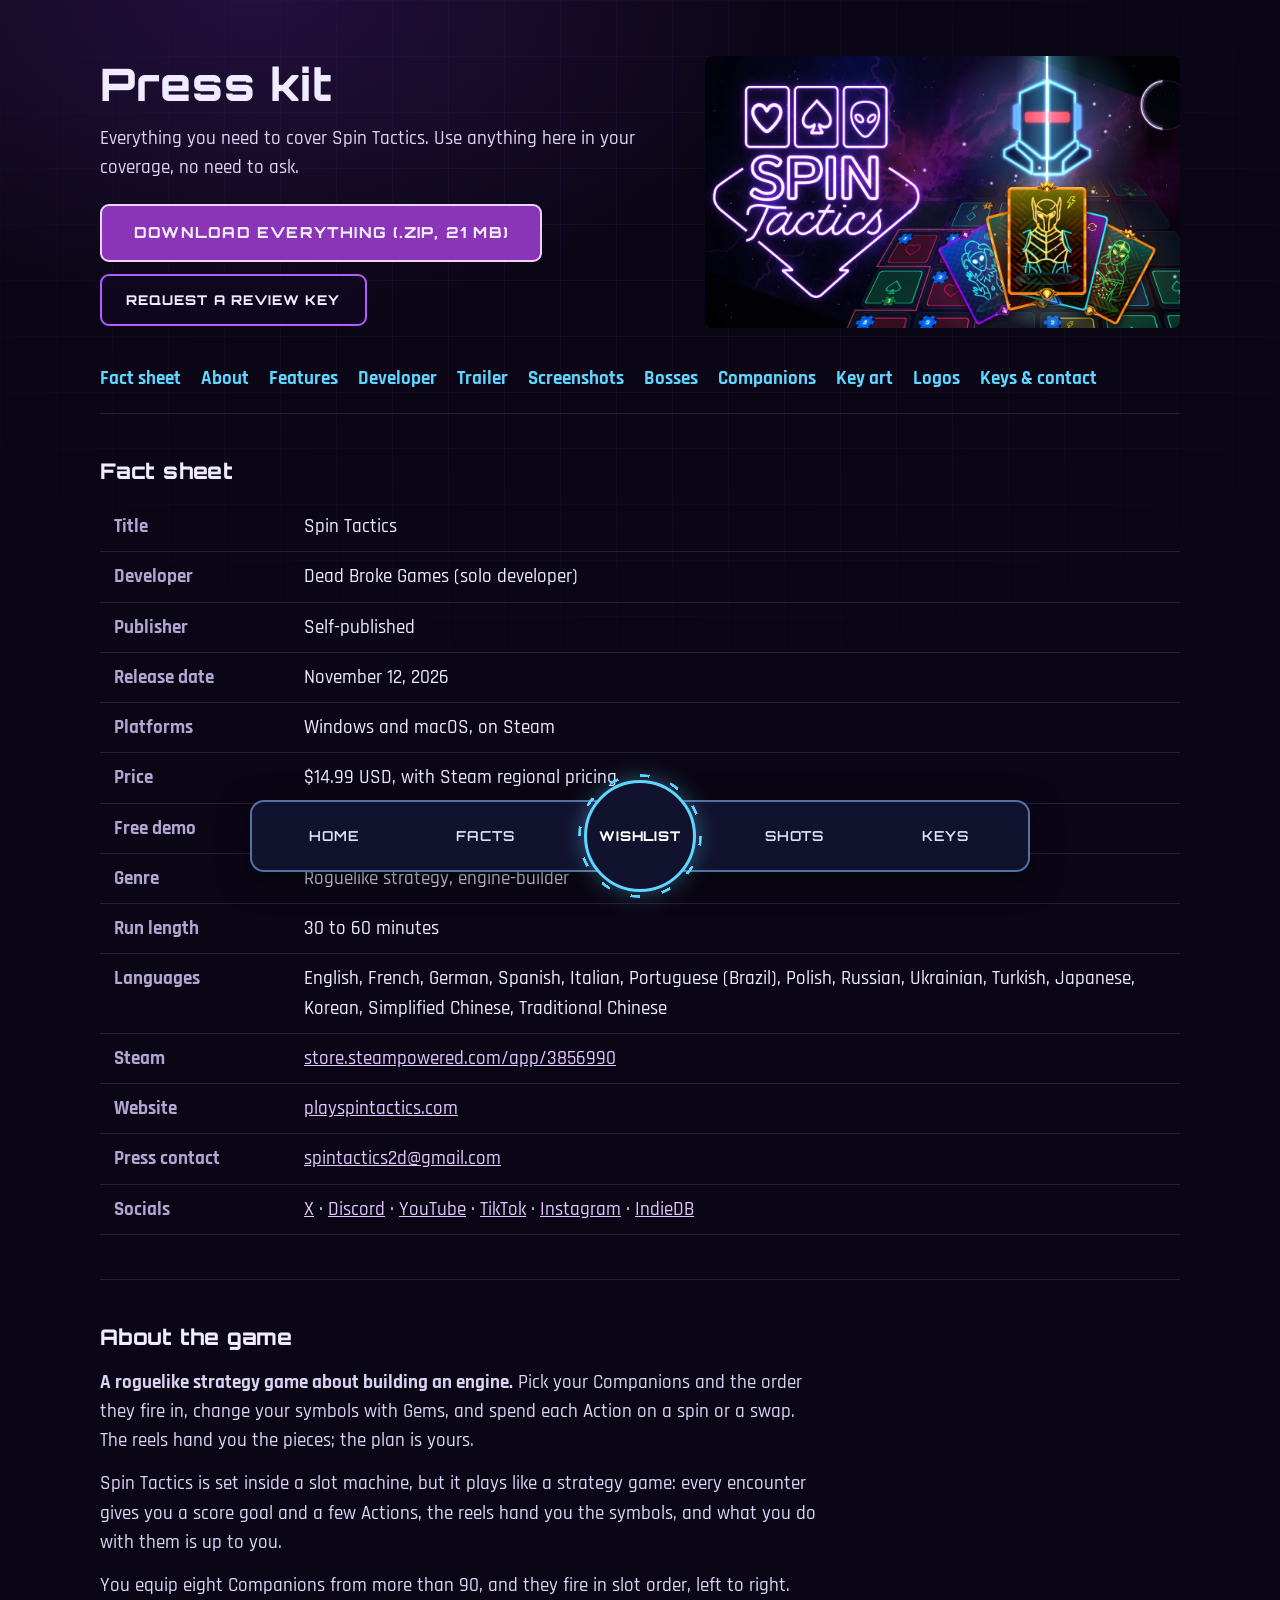
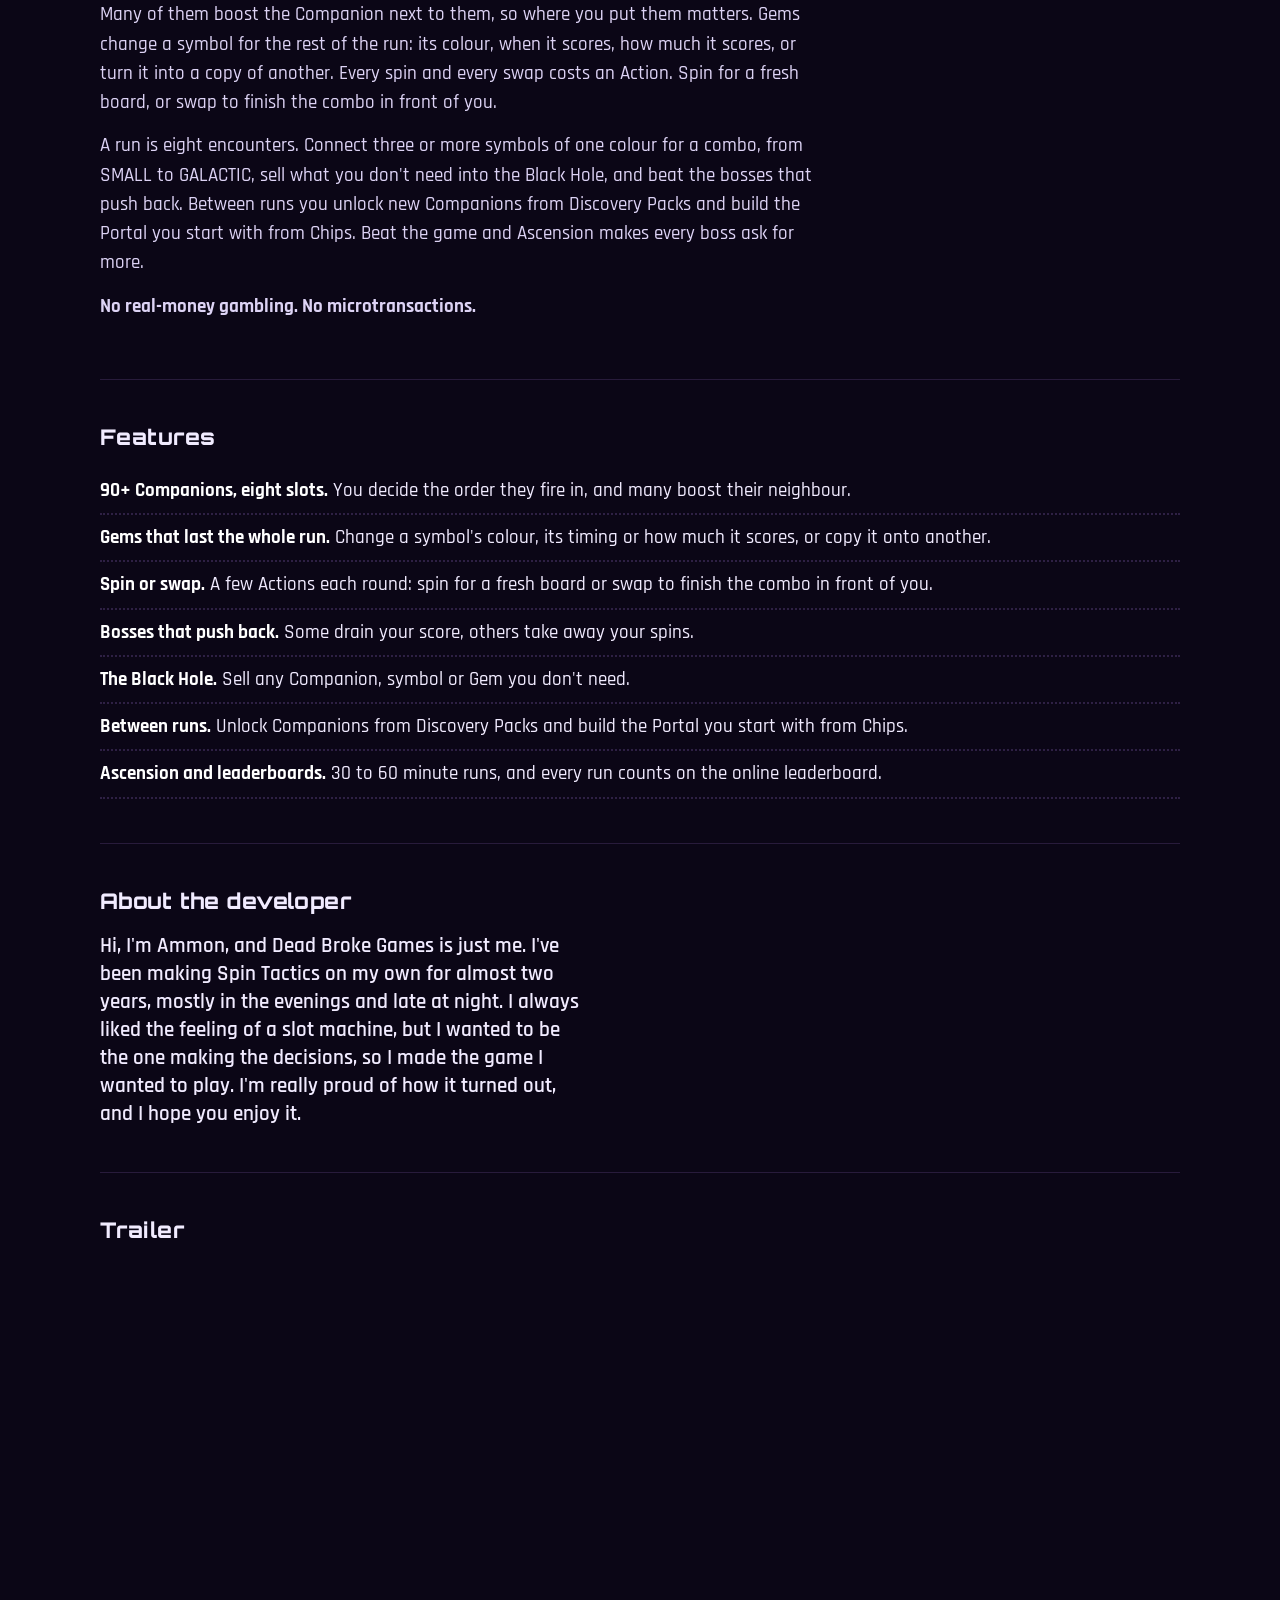
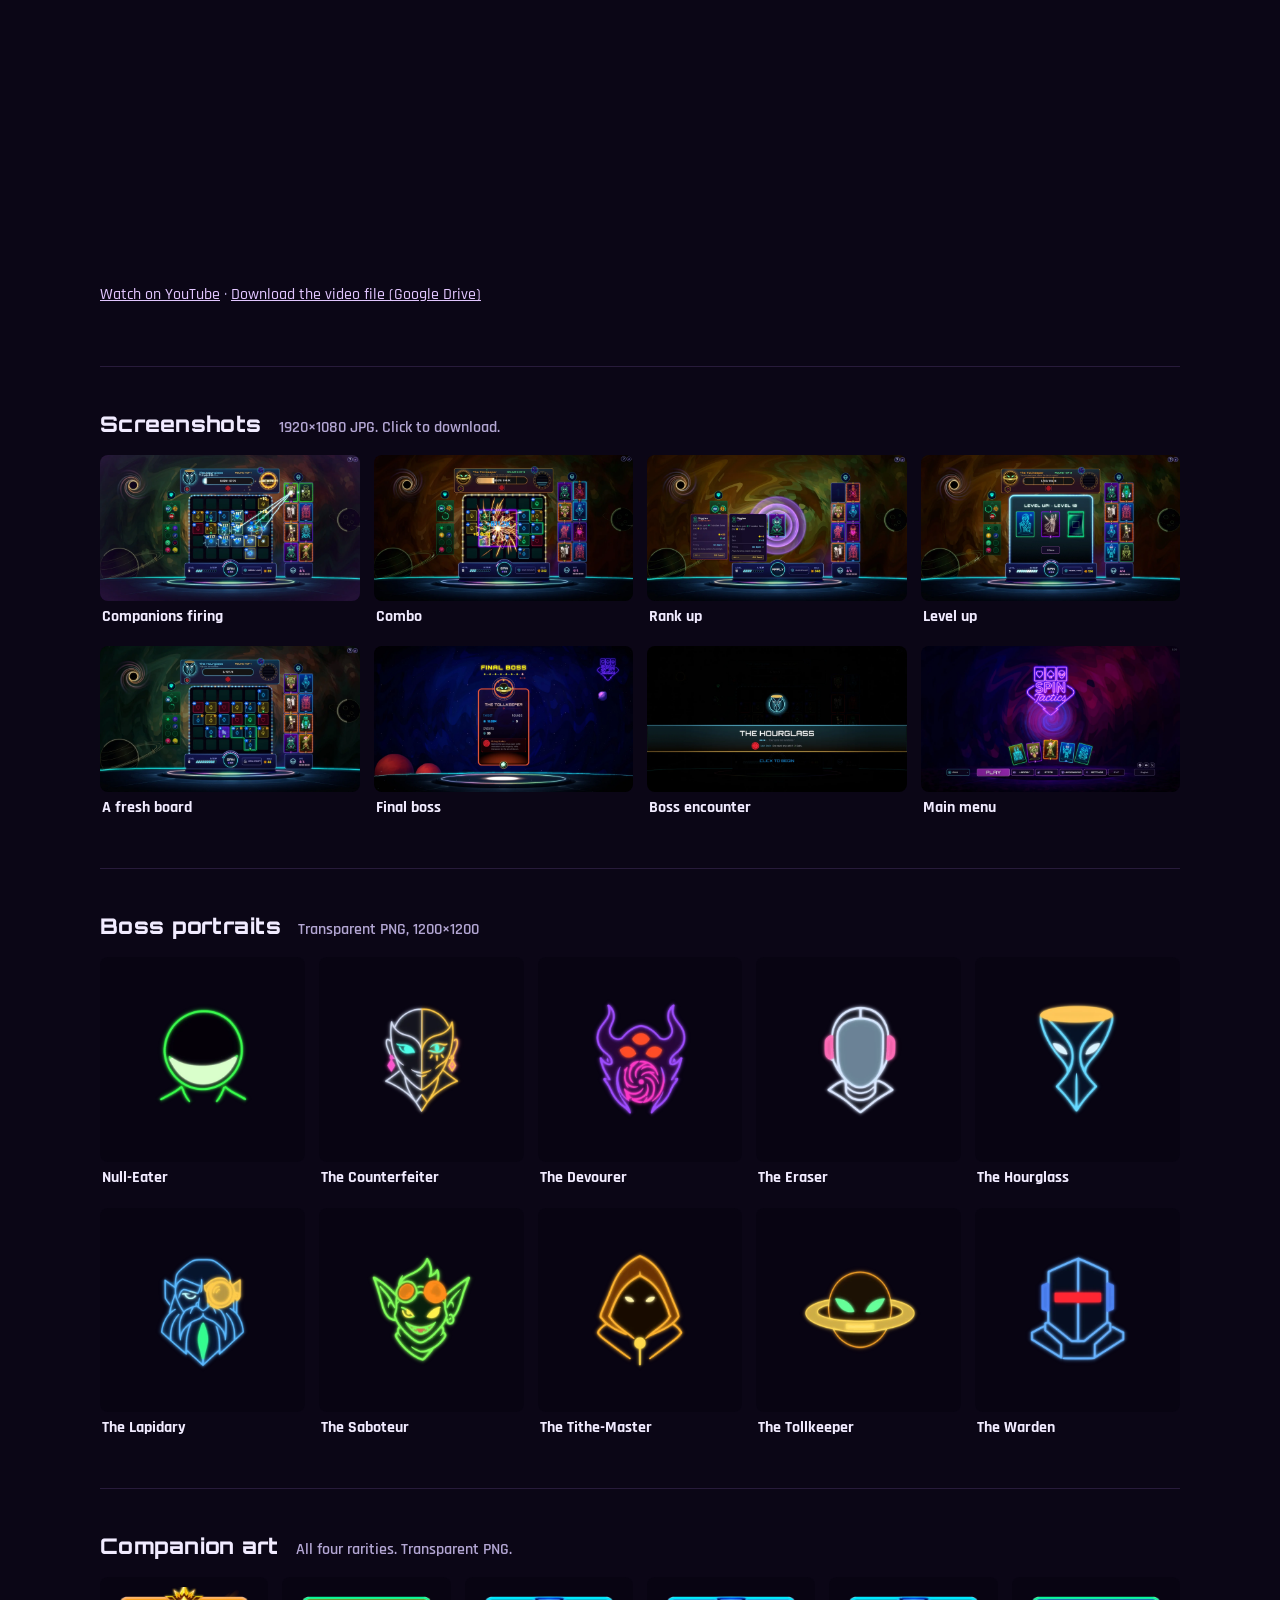
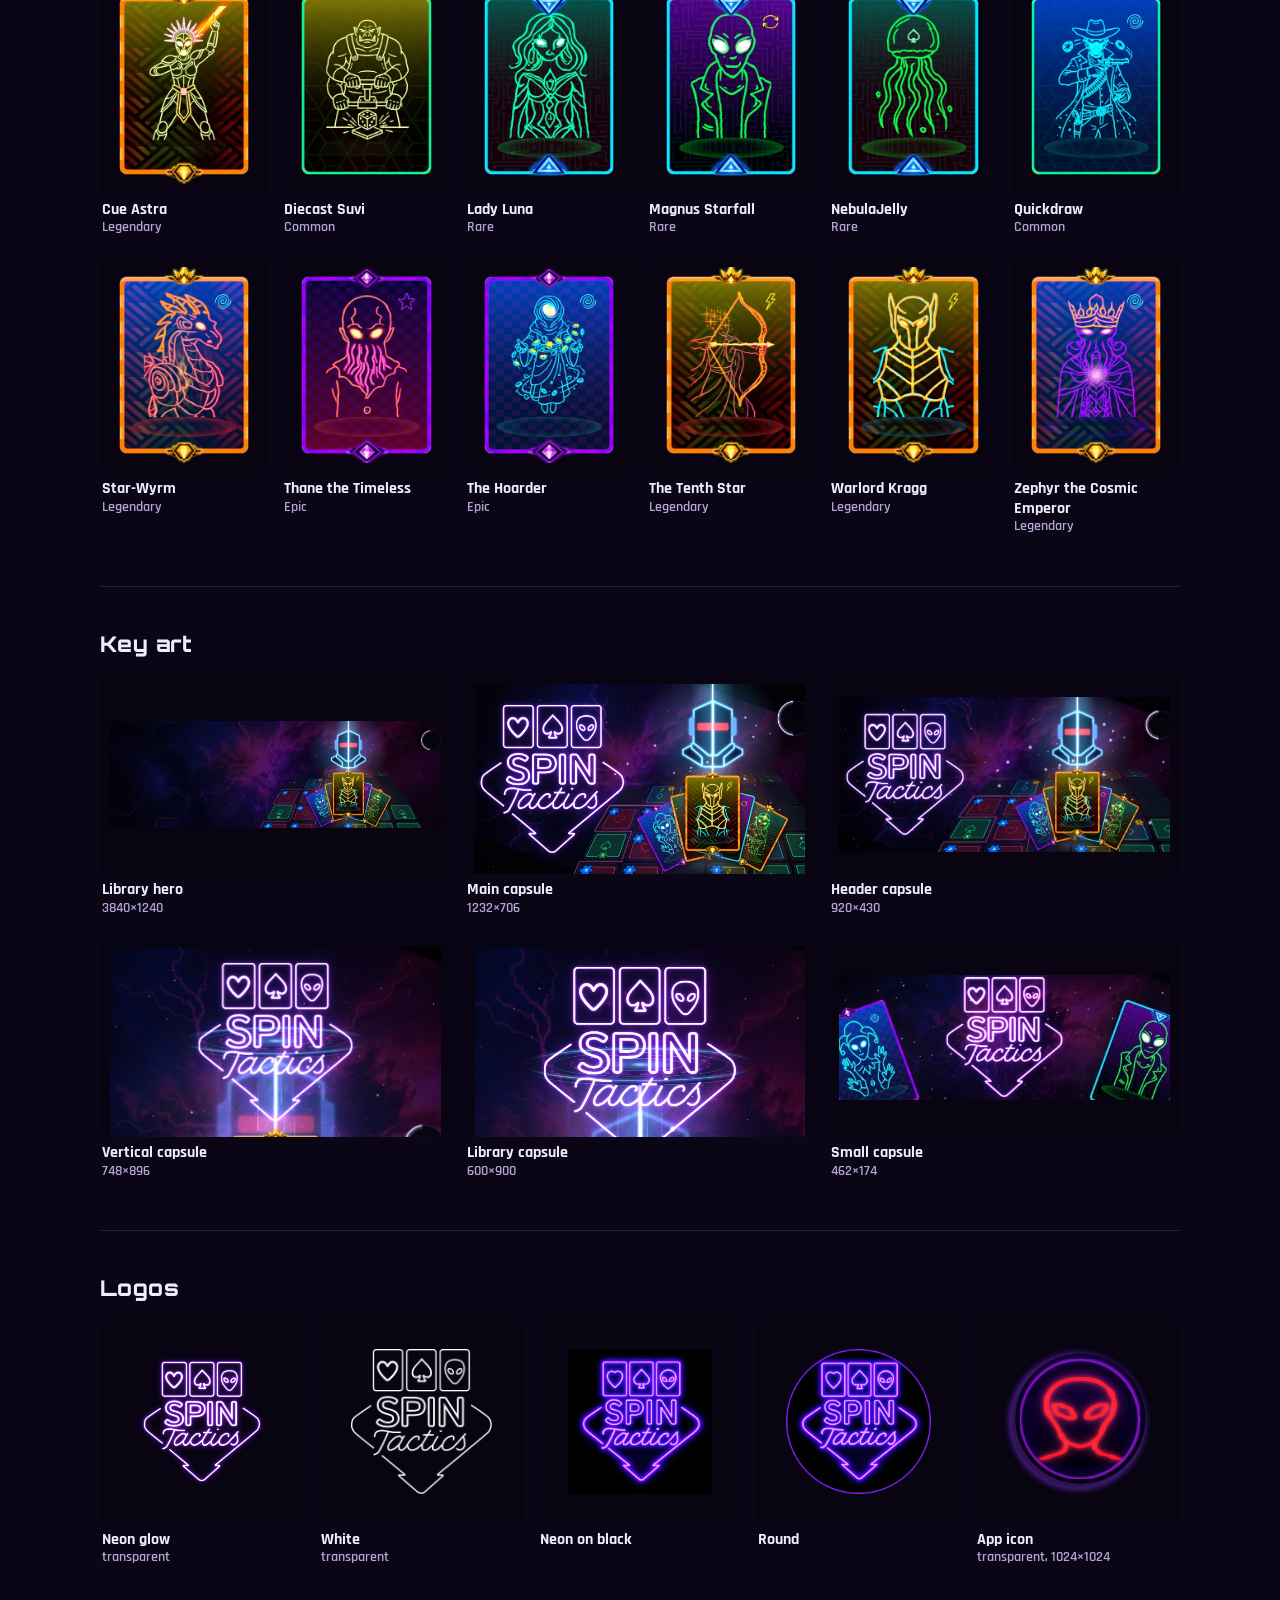
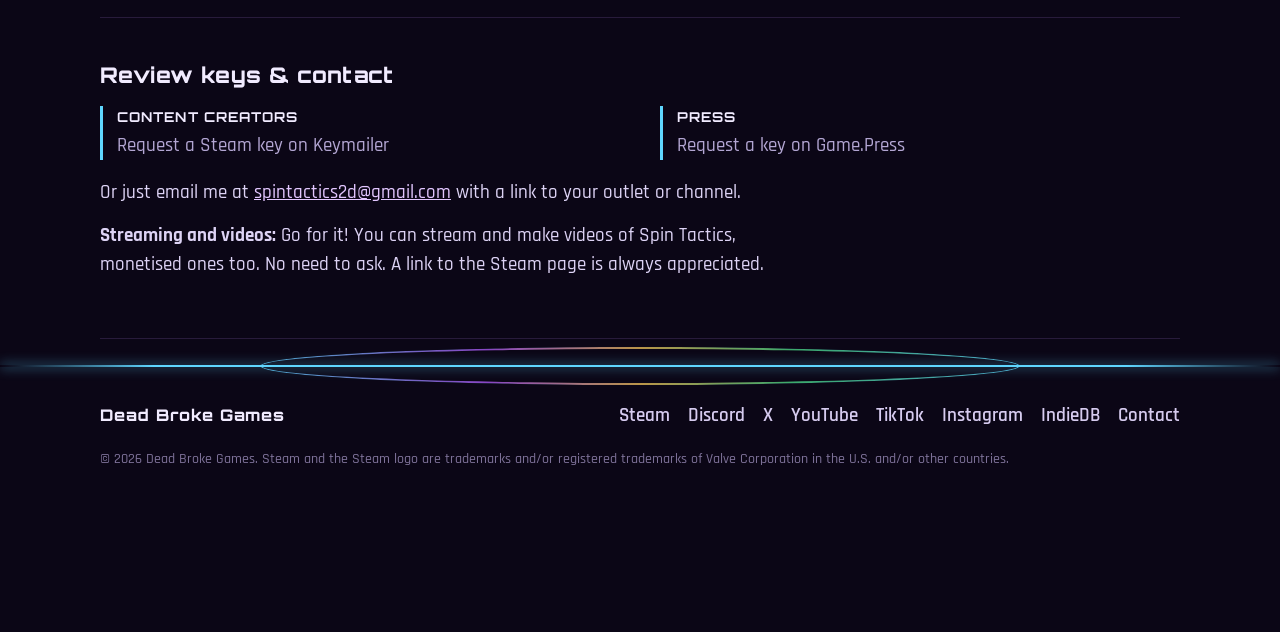
==== commit 71f16213: "Revert "Press page: trailer poster shows the current game, YouTube loads on click" This reverts comm" ====
--- a/press/index.html
+++ b/press/index.html
@@ -57,11 +57,6 @@
 
     .video-frame { position: relative; aspect-ratio: 16 / 9; border-radius: 8px; overflow: hidden; margin-bottom: 14px; }
     .video-frame iframe { position: absolute; inset: 0; width: 100%; height: 100%; border: 0; }
-    .video-poster { position: absolute; inset: 0; padding: 0; border: 0; background: #000; cursor: pointer; }
-    .video-poster img { display: block; width: 100%; height: 100%; object-fit: cover; }
-    .video-poster .play { position: absolute; left: 50%; top: 50%; width: 84px; height: 84px; margin: -42px 0 0 -42px; border-radius: 50%; background: rgba(11, 6, 22, 0.72); border: 2px solid var(--neon); box-shadow: 0 0 24px rgba(196, 91, 255, 0.6); transition: transform .15s; }
-    .video-poster .play::after { content: ""; position: absolute; left: 33px; top: 25px; border-style: solid; border-width: 16px 0 16px 26px; border-color: transparent transparent transparent var(--text); }
-    .video-poster:hover .play, .video-poster:focus-visible .play { transform: scale(1.08); }
 
     .grid { display: grid; gap: 14px; }
     .g4 { grid-template-columns: repeat(4, 1fr); }
@@ -176,21 +171,21 @@
 
     <section id="trailer">
       <h2>Trailer</h2>
-      <div class="video-frame"><button class="video-poster" type="button" data-yt="ti62crWbHZc" aria-label="Play the Spin Tactics trailer"><img src="../assets/shots/launch/01-spin.webp" alt="" width="1600" height="900" loading="lazy"><span class="play" aria-hidden="true"></span></button></div>
+      <div class="video-frame"><iframe src="https://www.youtube-nocookie.com/embed/ti62crWbHZc?rel=0" title="Spin Tactics trailer" loading="lazy" allow="encrypted-media; picture-in-picture; fullscreen" allowfullscreen></iframe></div>
       <p class="note"><a href="https://www.youtube.com/watch?v=ti62crWbHZc" target="_blank" rel="noopener">Watch on YouTube</a> · <a href="https://drive.google.com/file/d/1HTtB8lVU8E04ZtLrWPUluNiY68NhvrOJ/view?usp=sharing" target="_blank" rel="noopener">Download the video file (Google Drive)</a></p>
     </section>
 
     <section id="screenshots">
       <h2>Screenshots <small>1920×1080 JPG. Click to download.</small></h2>
       <div class="grid g4">
-        <a class="tile" href="../assets/press/screenshots/launch/01-spin.jpg" download><div class="pic"><img src="../assets/shots/launch/01-spin.webp" alt="" width="1600" height="900" loading="lazy"></div><span>Companions firing</span></a>
-        <a class="tile" href="../assets/press/screenshots/launch/02-slotmachine.jpg" download><div class="pic"><img src="../assets/shots/launch/02-slotmachine.webp" alt="" width="1600" height="900" loading="lazy"></div><span>A fresh board</span></a>
-        <a class="tile" href="../assets/press/screenshots/launch/03-boss.jpg" download><div class="pic"><img src="../assets/shots/launch/03-boss.webp" alt="" width="1600" height="900" loading="lazy"></div><span>Final boss</span></a>
-        <a class="tile" href="../assets/press/screenshots/launch/04-rankup.jpg" download><div class="pic"><img src="../assets/shots/launch/04-rankup.webp" alt="" width="1600" height="900" loading="lazy"></div><span>Rank up</span></a>
-        <a class="tile" href="../assets/press/screenshots/launch/05-mainmenu.jpg" download><div class="pic"><img src="../assets/shots/launch/05-mainmenu.webp" alt="" width="1600" height="900" loading="lazy"></div><span>Main menu</span></a>
-        <a class="tile" href="../assets/press/screenshots/launch/06-combo.jpg" download><div class="pic"><img src="../assets/shots/launch/06-combo.webp" alt="" width="1600" height="900" loading="lazy"></div><span>Combo</span></a>
-        <a class="tile" href="../assets/press/screenshots/launch/07-levelup.jpg" download><div class="pic"><img src="../assets/shots/launch/07-levelup.webp" alt="" width="1600" height="900" loading="lazy"></div><span>Level up</span></a>
-        <a class="tile" href="../assets/press/screenshots/launch/08-encounter.jpg" download><div class="pic"><img src="../assets/shots/launch/08-encounter.webp" alt="" width="1600" height="900" loading="lazy"></div><span>Boss encounter</span></a>
+        <a class="tile" href="../assets/press/screenshots/01-spin.jpg" download><div class="pic"><img src="../assets/shots/01-spin.webp" alt="" width="1600" height="900" loading="lazy"></div><span>Companions firing</span></a>
+        <a class="tile" href="../assets/press/screenshots/02-combo.jpg" download><div class="pic"><img src="../assets/shots/02-combo.webp" alt="" width="1600" height="900" loading="lazy"></div><span>Combo</span></a>
+        <a class="tile" href="../assets/press/screenshots/03-rankup.jpg" download><div class="pic"><img src="../assets/shots/03-rankup.webp" alt="" width="1600" height="900" loading="lazy"></div><span>Rank up</span></a>
+        <a class="tile" href="../assets/press/screenshots/04-levelup.jpg" download><div class="pic"><img src="../assets/shots/04-levelup.webp" alt="" width="1600" height="900" loading="lazy"></div><span>Level up</span></a>
+        <a class="tile" href="../assets/press/screenshots/05-slotmachine.jpg" download><div class="pic"><img src="../assets/shots/05-slotmachine.webp" alt="" width="1600" height="900" loading="lazy"></div><span>A fresh board</span></a>
+        <a class="tile" href="../assets/press/screenshots/06-boss.jpg" download><div class="pic"><img src="../assets/shots/06-boss.webp" alt="" width="1600" height="900" loading="lazy"></div><span>Final boss</span></a>
+        <a class="tile" href="../assets/press/screenshots/07-encounter.jpg" download><div class="pic"><img src="../assets/shots/07-encounter.webp" alt="" width="1600" height="900" loading="lazy"></div><span>Boss encounter</span></a>
+        <a class="tile" href="../assets/press/screenshots/08-mainmenu.jpg" download><div class="pic"><img src="../assets/shots/08-mainmenu.webp" alt="" width="1600" height="900" loading="lazy"></div><span>Main menu</span></a>
       </div>
     </section>
 
@@ -287,18 +282,5 @@
     <a href="#screenshots">Shots</a>
     <a href="#keys">Keys</a>
   </nav>
-  <script>
-    // The trailer loads YouTube only on click, so the poster shows the current game instead of YouTube's old thumbnail
-    document.querySelectorAll('.video-poster').forEach(function (b) {
-      b.addEventListener('click', function () {
-        var f = document.createElement('iframe');
-        f.src = 'https://www.youtube-nocookie.com/embed/' + b.dataset.yt + '?rel=0&autoplay=1';
-        f.title = 'Spin Tactics trailer';
-        f.allow = 'autoplay; encrypted-media; picture-in-picture; fullscreen';
-        f.allowFullscreen = true;
-        b.replaceWith(f);
-      });
-    });
-  </script>
 </body>
 </html>
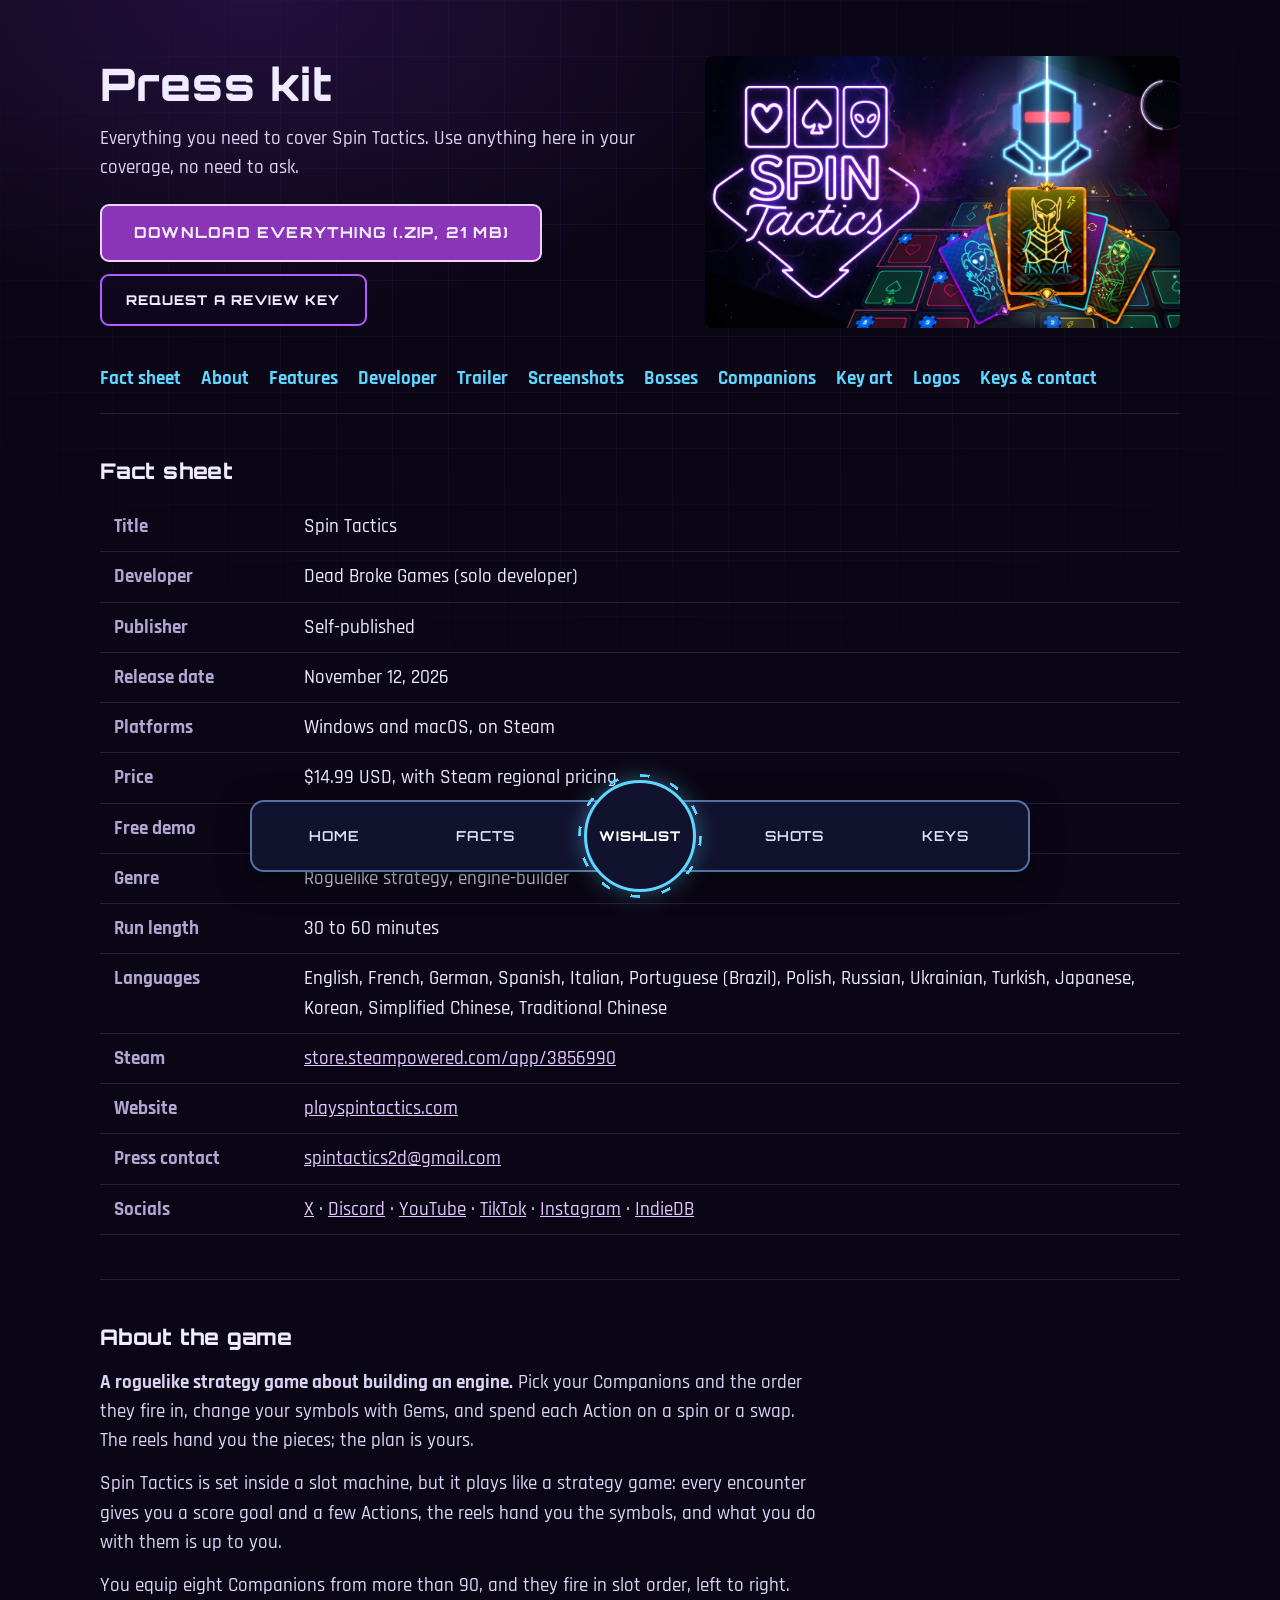
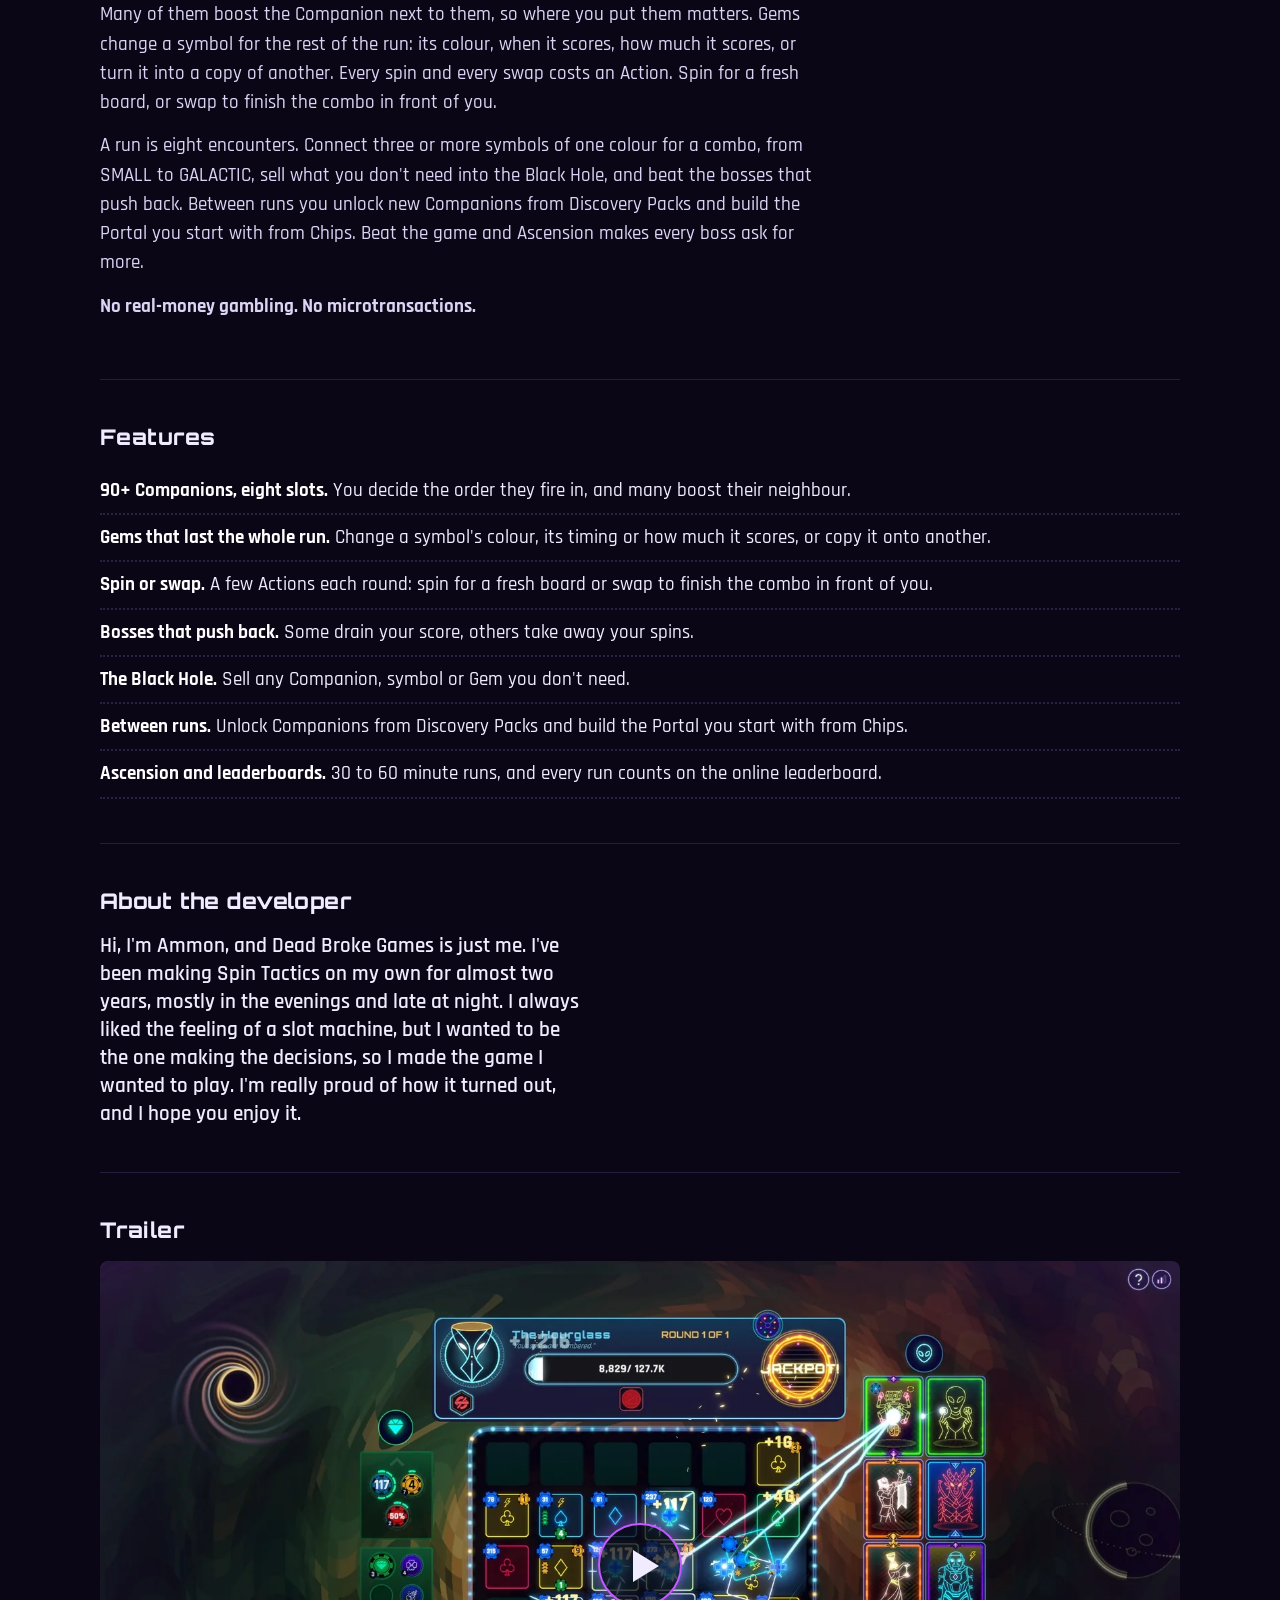
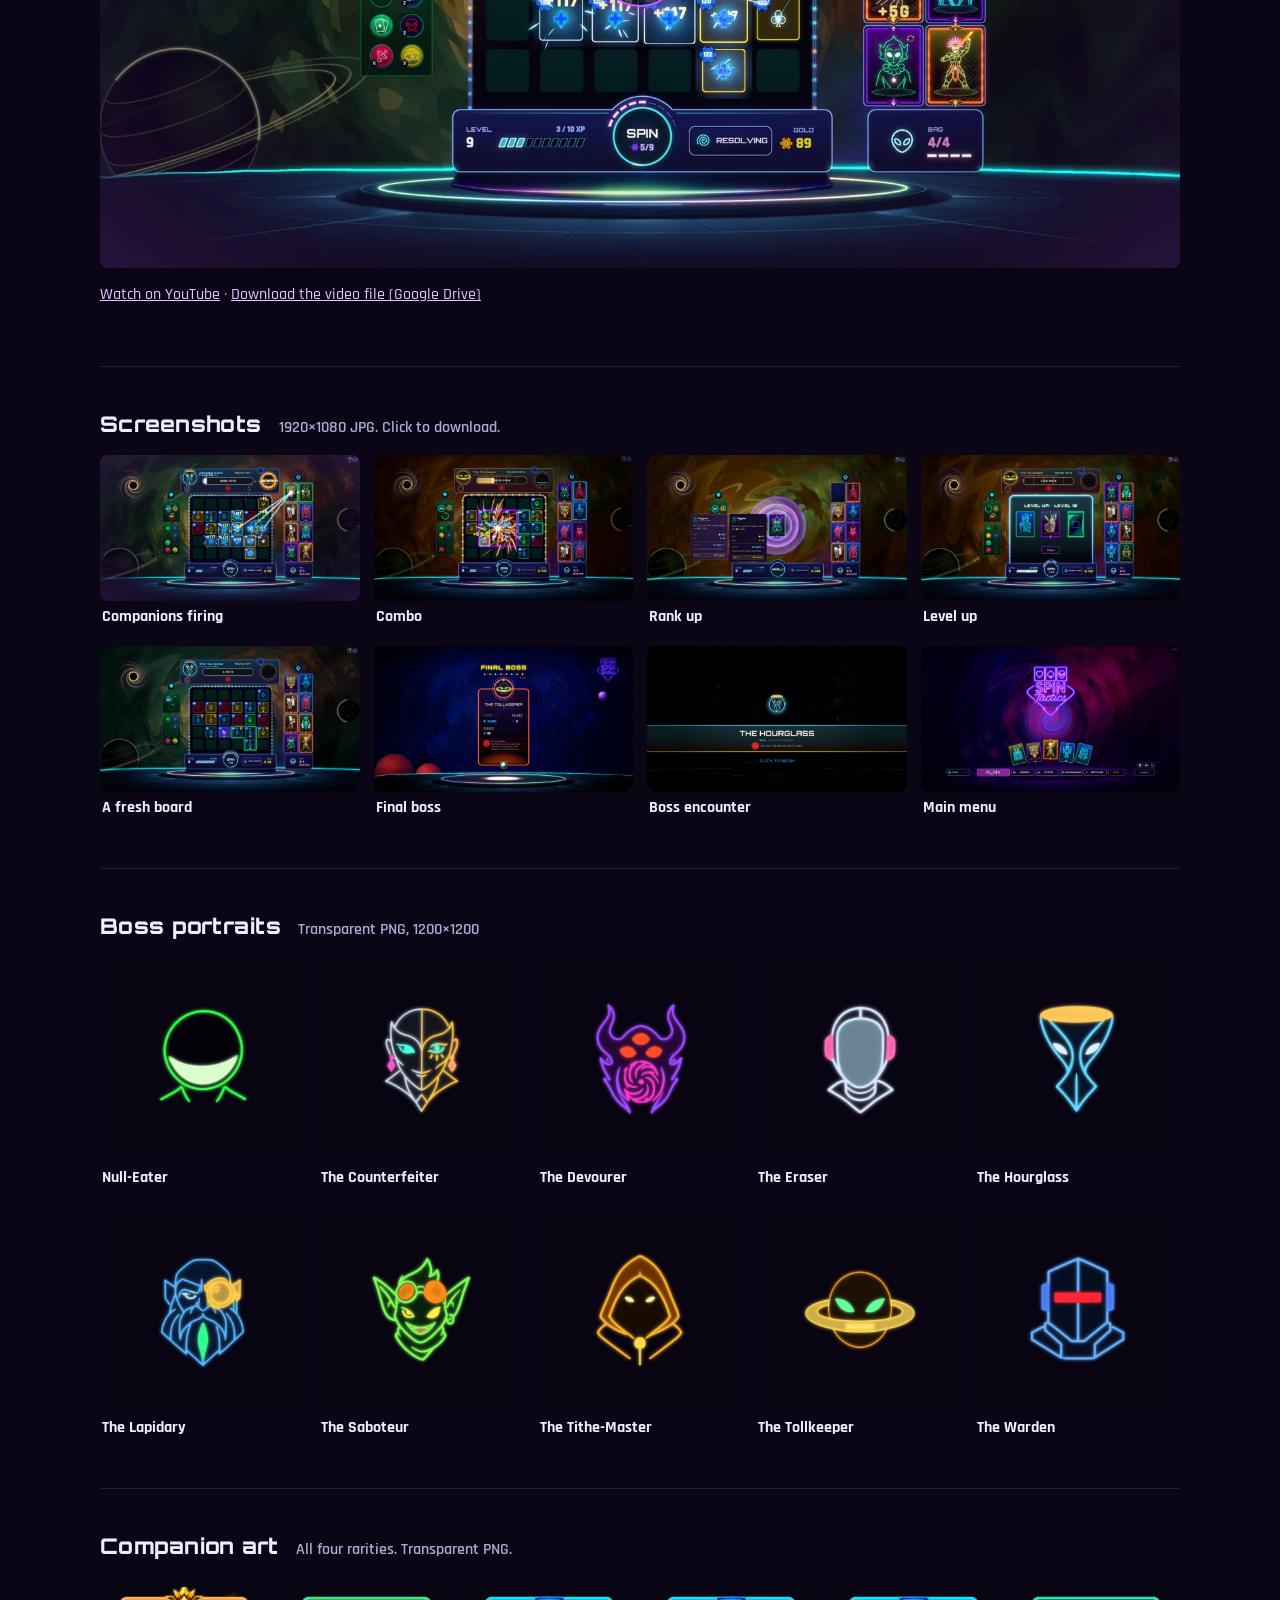
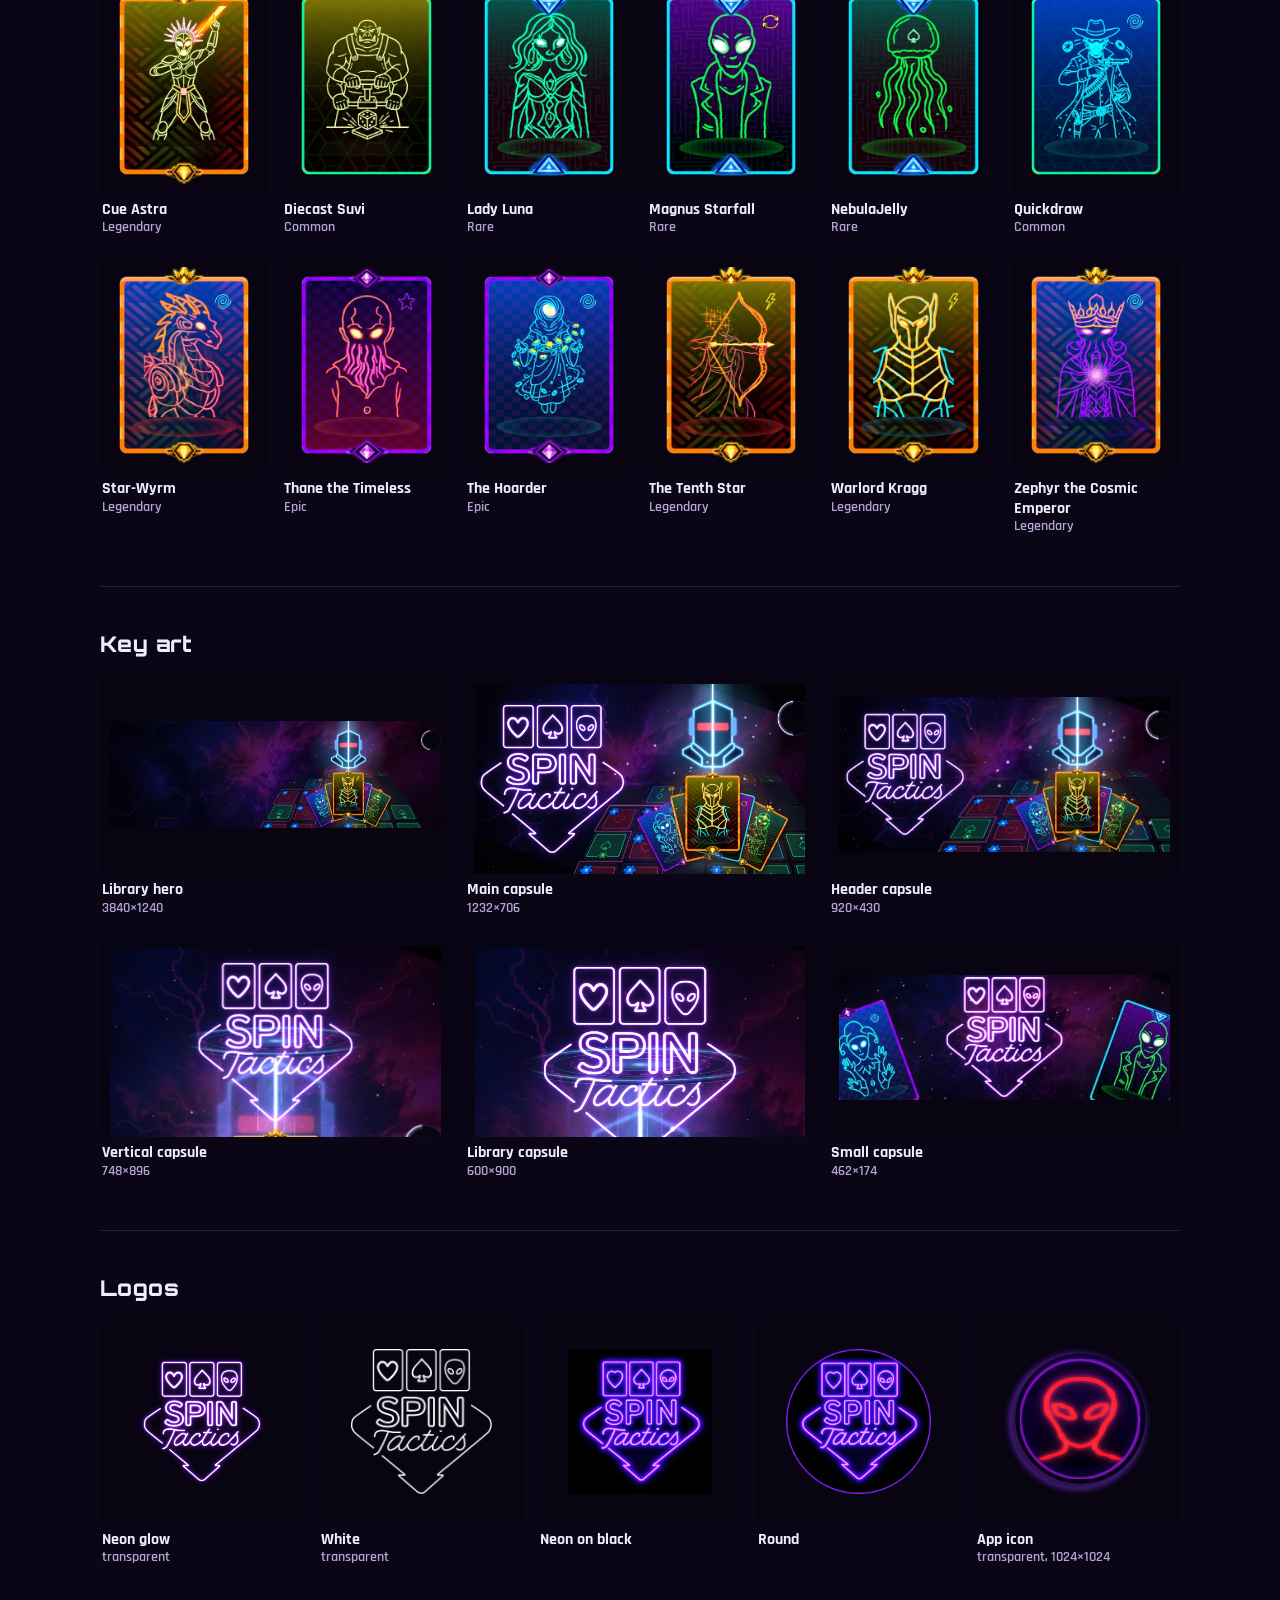
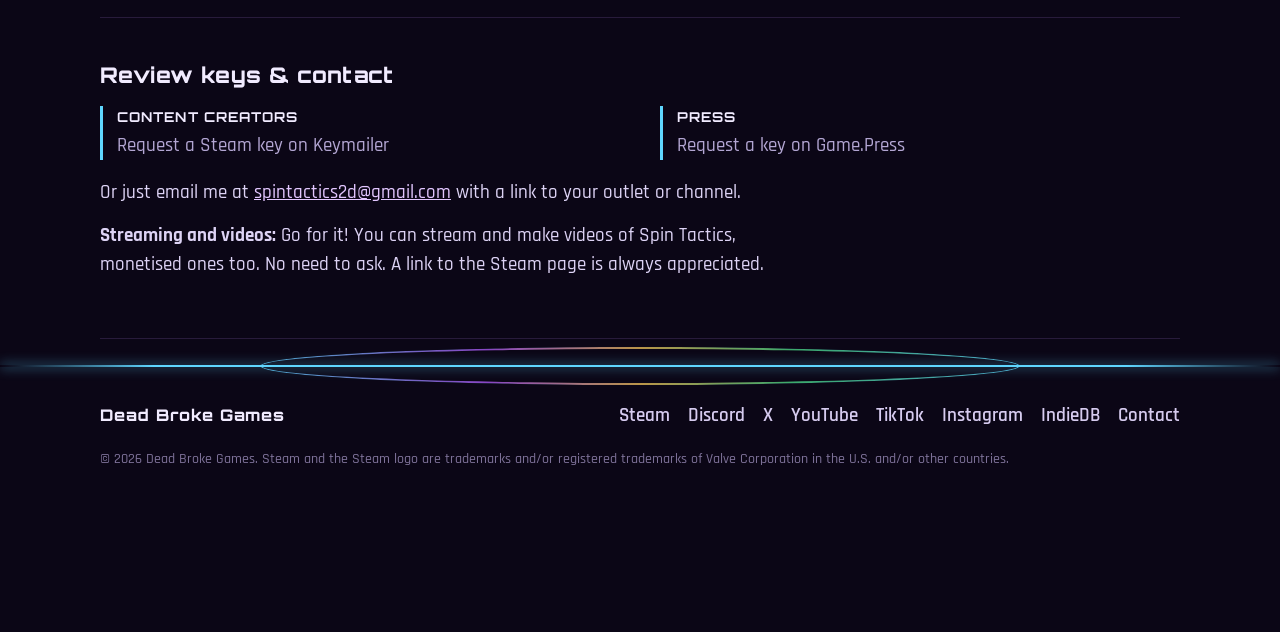
==== commit 79a21652: "Revert "Press kit: launch screenshots in new order, under fresh URLs" This reverts commit f46f4c69f7" ====
--- a/press/index.html
+++ b/press/index.html
@@ -57,6 +57,11 @@
 
     .video-frame { position: relative; aspect-ratio: 16 / 9; border-radius: 8px; overflow: hidden; margin-bottom: 14px; }
     .video-frame iframe { position: absolute; inset: 0; width: 100%; height: 100%; border: 0; }
+    .video-poster { position: absolute; inset: 0; padding: 0; border: 0; background: #000; cursor: pointer; }
+    .video-poster img { display: block; width: 100%; height: 100%; object-fit: cover; }
+    .video-poster .play { position: absolute; left: 50%; top: 50%; width: 84px; height: 84px; margin: -42px 0 0 -42px; border-radius: 50%; background: rgba(11, 6, 22, 0.72); border: 2px solid var(--neon); box-shadow: 0 0 24px rgba(196, 91, 255, 0.6); transition: transform .15s; }
+    .video-poster .play::after { content: ""; position: absolute; left: 33px; top: 25px; border-style: solid; border-width: 16px 0 16px 26px; border-color: transparent transparent transparent var(--text); }
+    .video-poster:hover .play, .video-poster:focus-visible .play { transform: scale(1.08); }
 
     .grid { display: grid; gap: 14px; }
     .g4 { grid-template-columns: repeat(4, 1fr); }
@@ -171,7 +176,7 @@
 
     <section id="trailer">
       <h2>Trailer</h2>
-      <div class="video-frame"><iframe src="https://www.youtube-nocookie.com/embed/ti62crWbHZc?rel=0" title="Spin Tactics trailer" loading="lazy" allow="encrypted-media; picture-in-picture; fullscreen" allowfullscreen></iframe></div>
+      <div class="video-frame"><button class="video-poster" type="button" data-yt="ti62crWbHZc" aria-label="Play the Spin Tactics trailer"><img src="../assets/shots/01-spin.webp" alt="" width="1600" height="900" loading="lazy"><span class="play" aria-hidden="true"></span></button></div>
       <p class="note"><a href="https://www.youtube.com/watch?v=ti62crWbHZc" target="_blank" rel="noopener">Watch on YouTube</a> · <a href="https://drive.google.com/file/d/1HTtB8lVU8E04ZtLrWPUluNiY68NhvrOJ/view?usp=sharing" target="_blank" rel="noopener">Download the video file (Google Drive)</a></p>
     </section>
 
@@ -282,5 +287,18 @@
     <a href="#screenshots">Shots</a>
     <a href="#keys">Keys</a>
   </nav>
+  <script>
+    // The trailer loads YouTube only on click, so the poster shows the current game instead of YouTube's old thumbnail
+    document.querySelectorAll('.video-poster').forEach(function (b) {
+      b.addEventListener('click', function () {
+        var f = document.createElement('iframe');
+        f.src = 'https://www.youtube-nocookie.com/embed/' + b.dataset.yt + '?rel=0&autoplay=1';
+        f.title = 'Spin Tactics trailer';
+        f.allow = 'autoplay; encrypted-media; picture-in-picture; fullscreen';
+        f.allowFullscreen = true;
+        b.replaceWith(f);
+      });
+    });
+  </script>
 </body>
 </html>
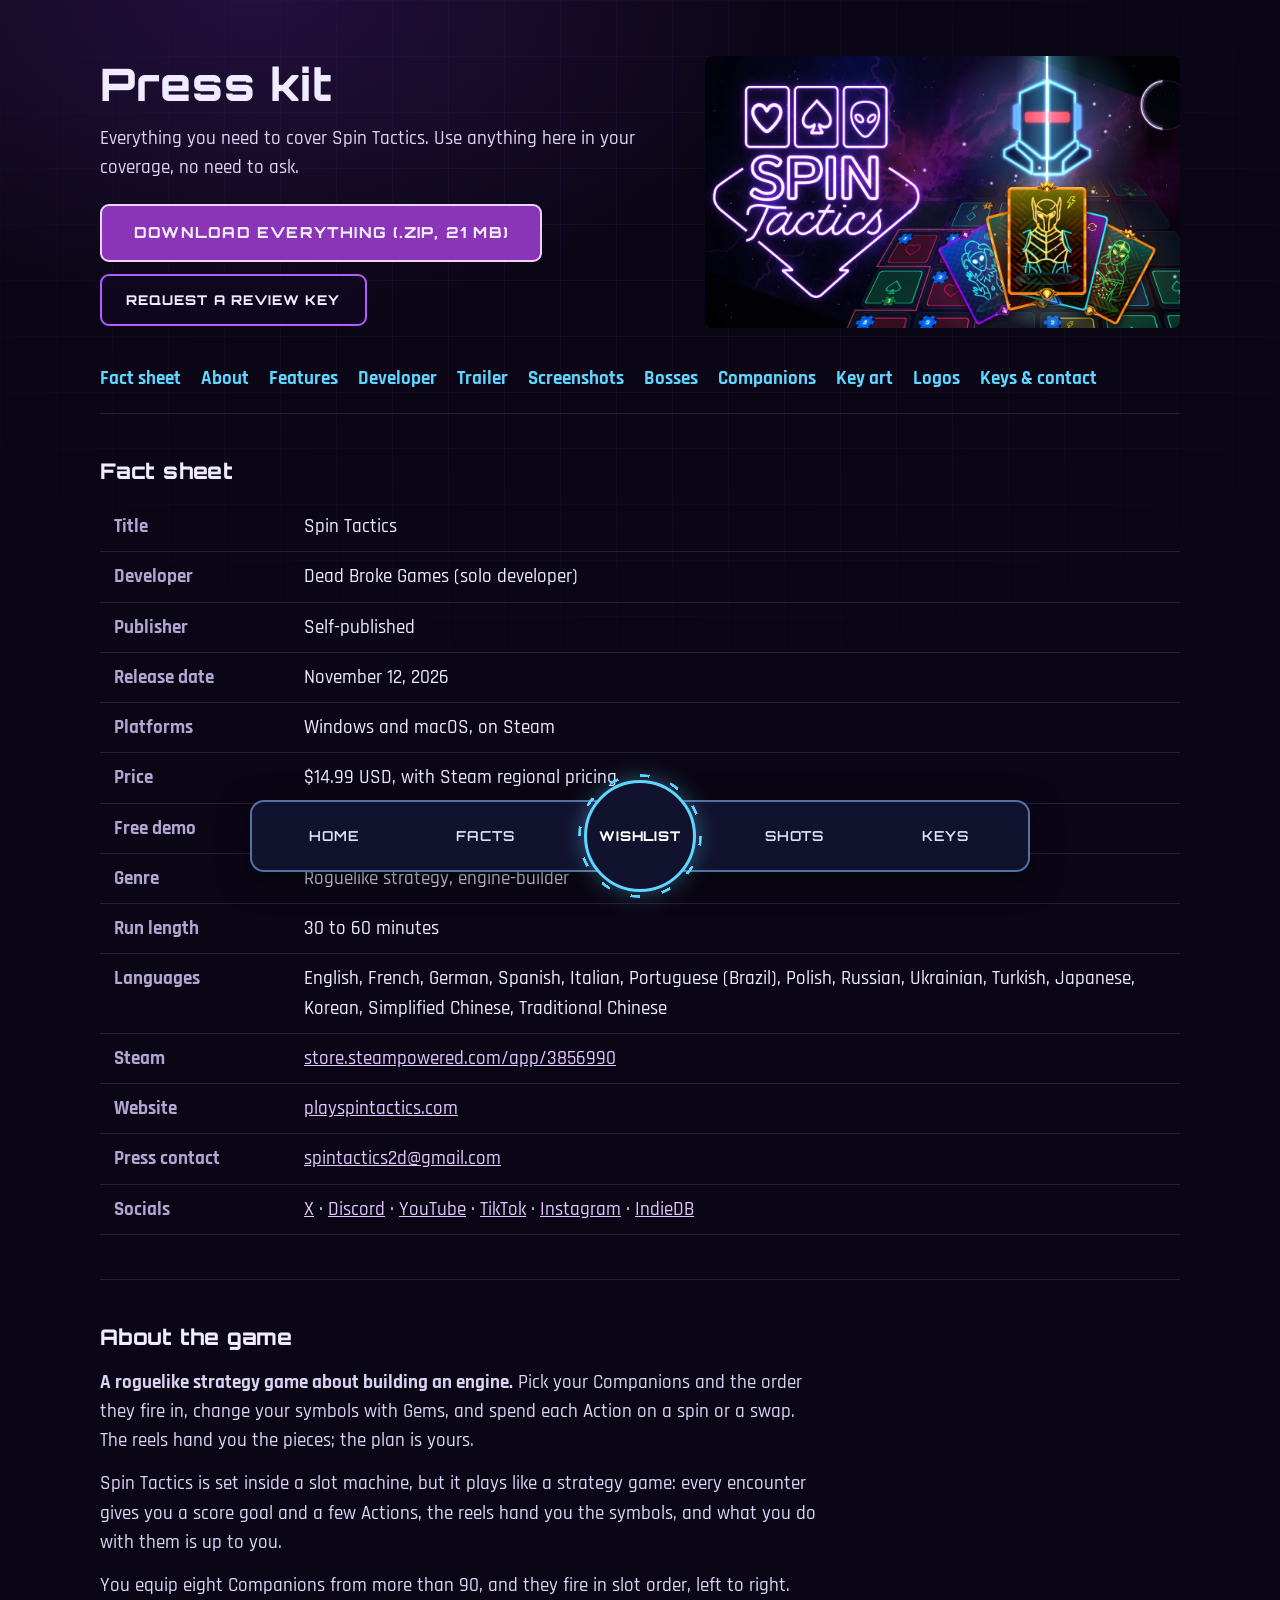
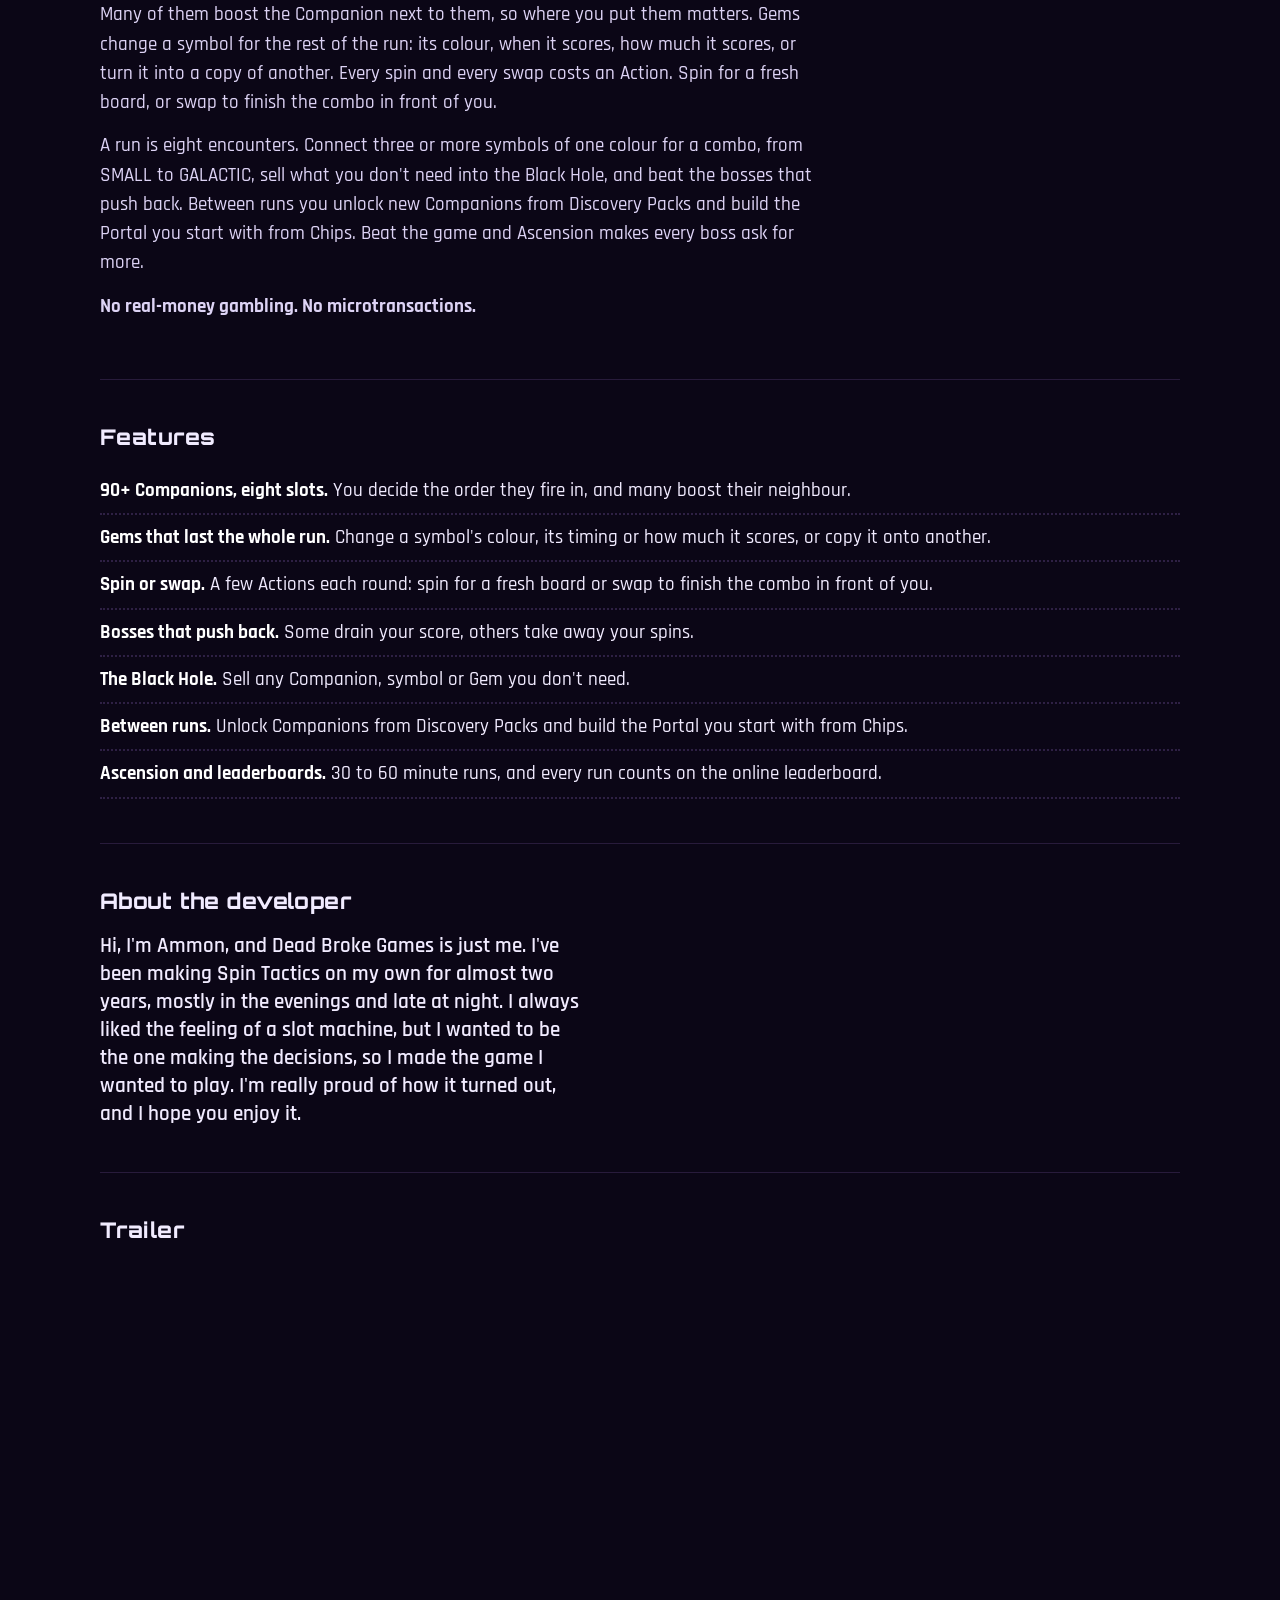
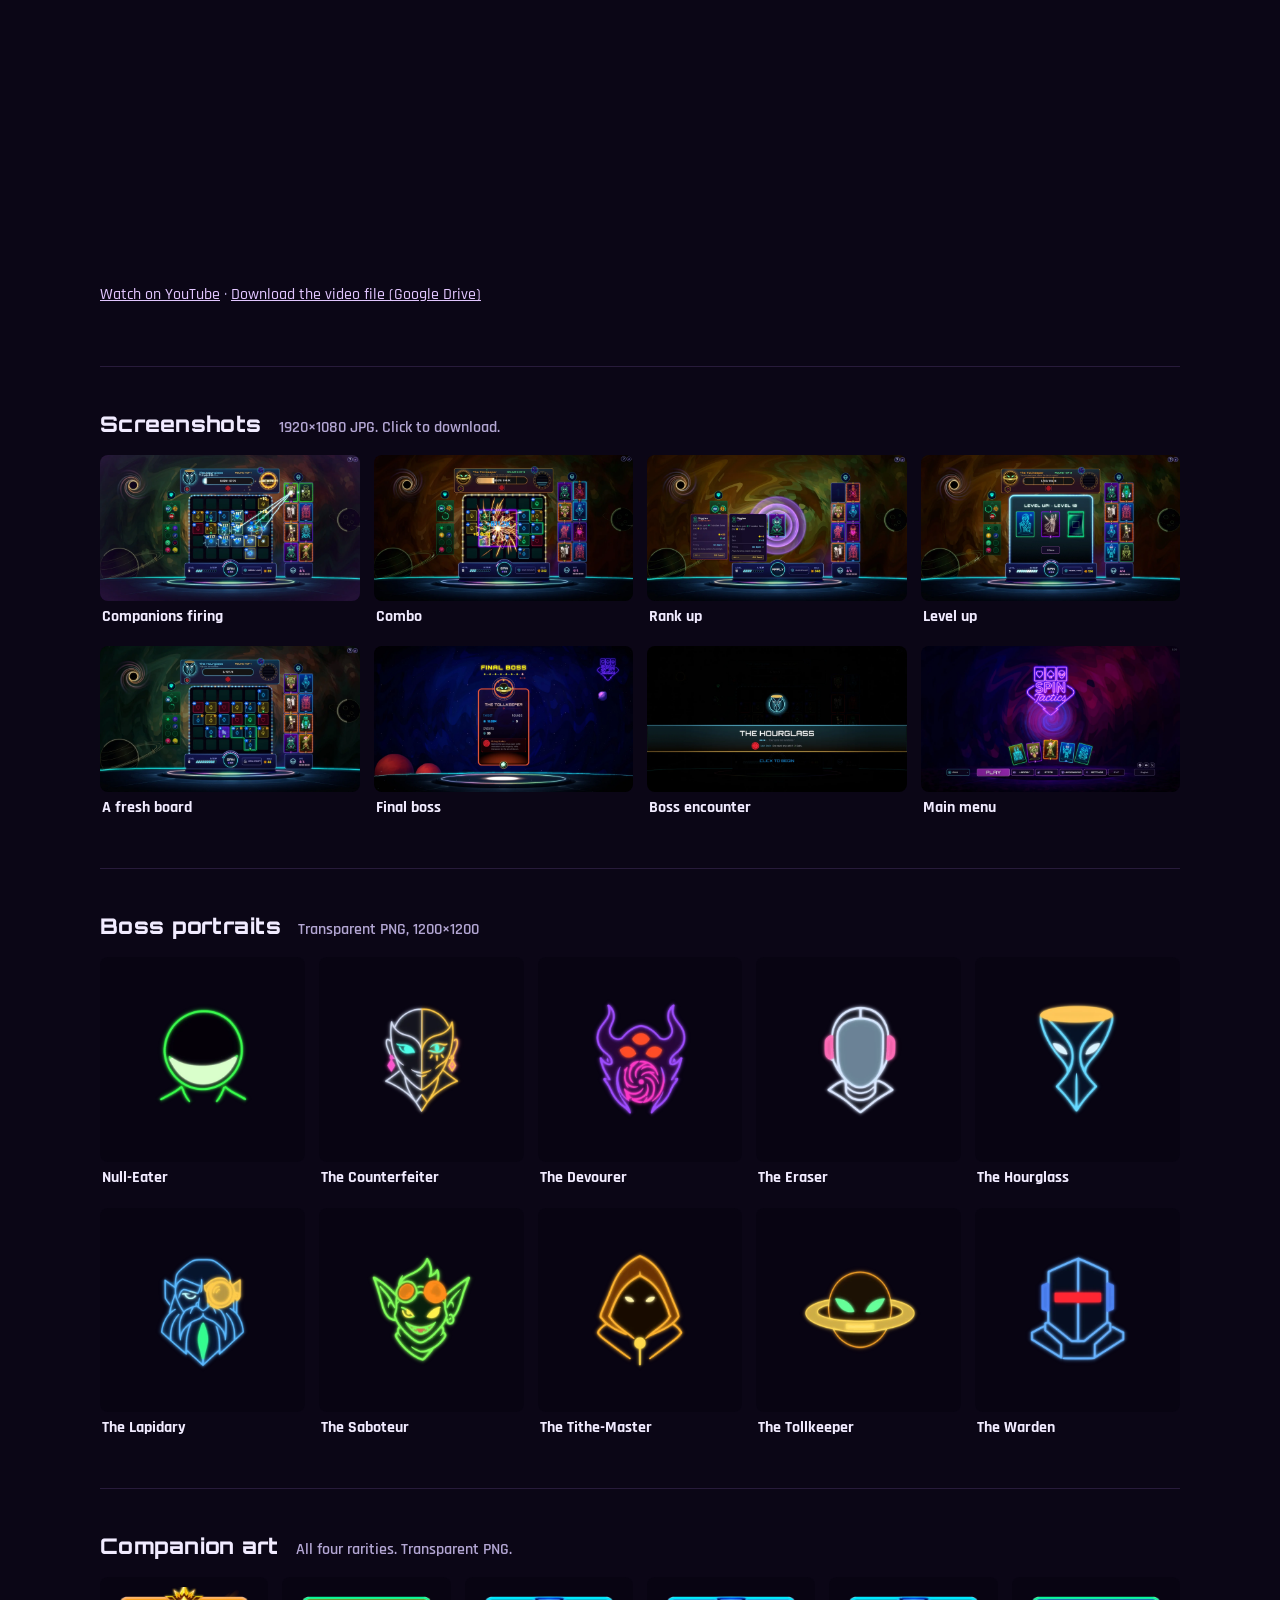
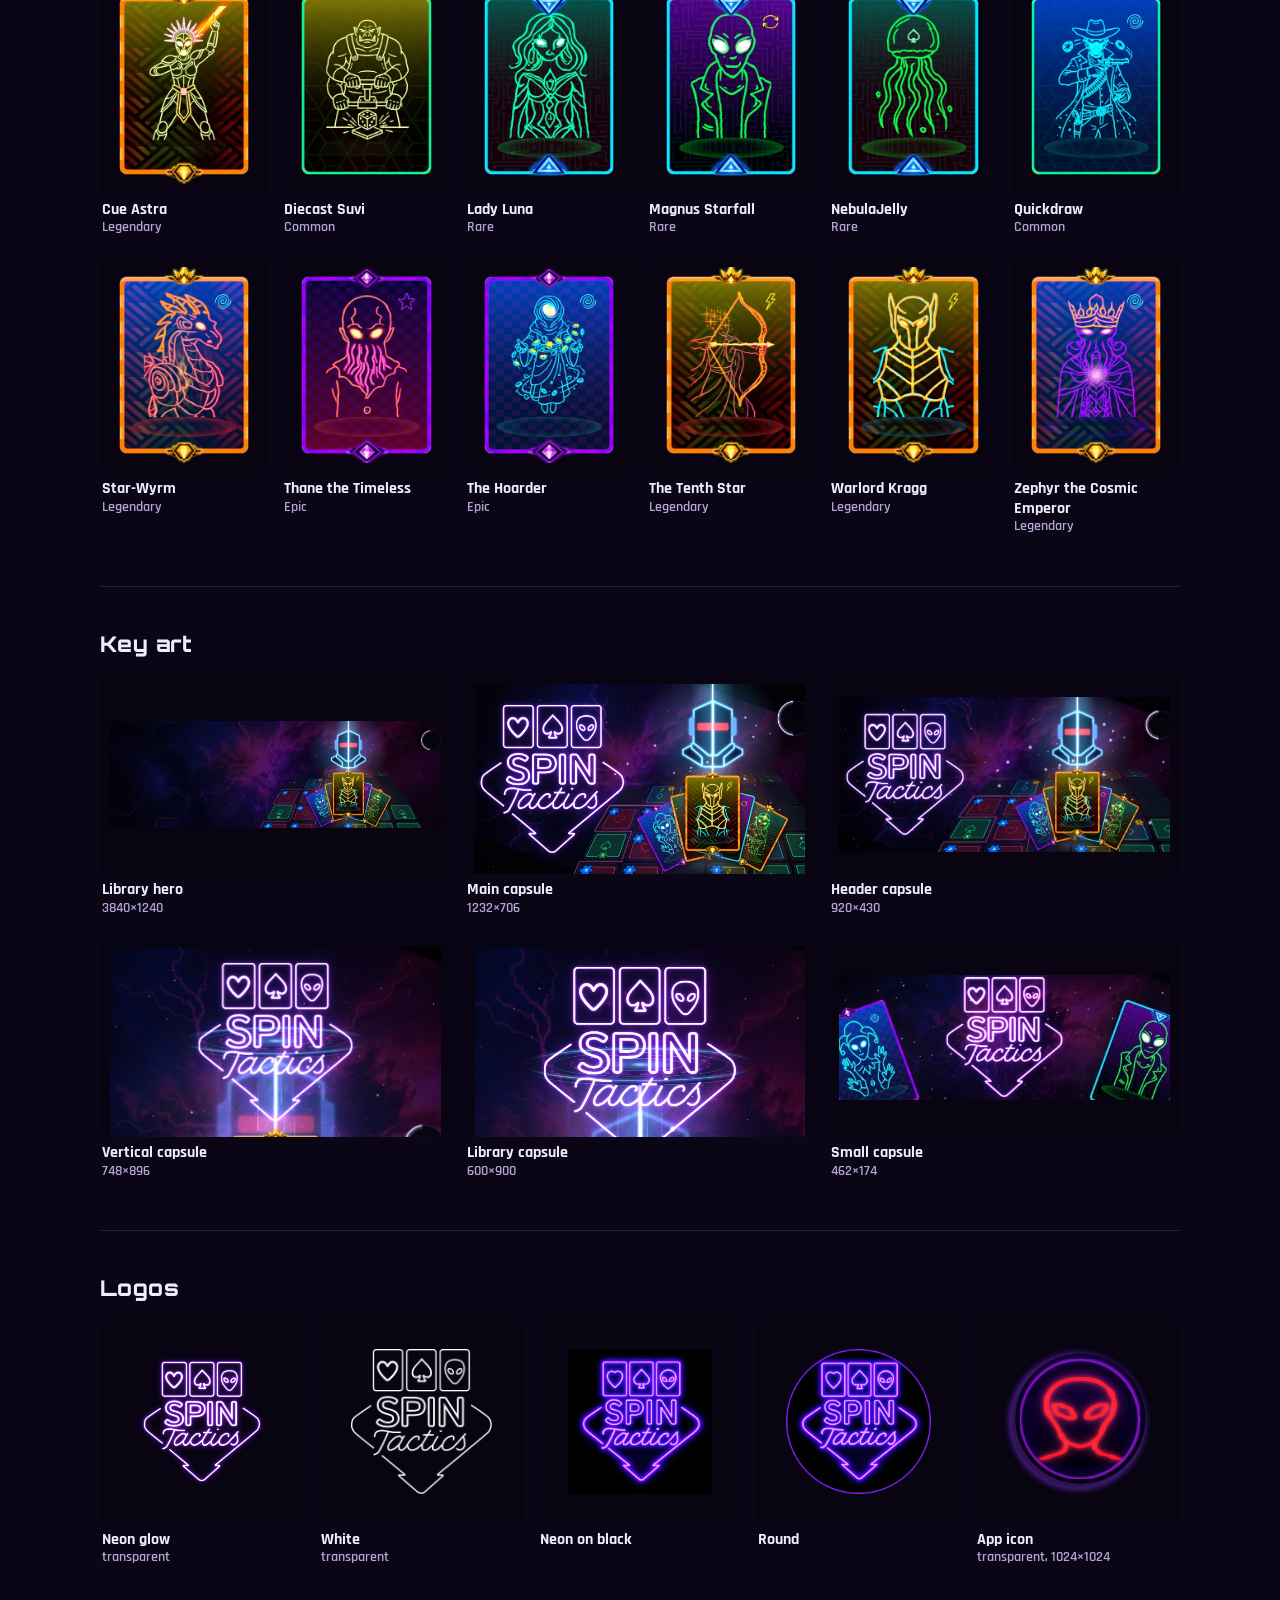
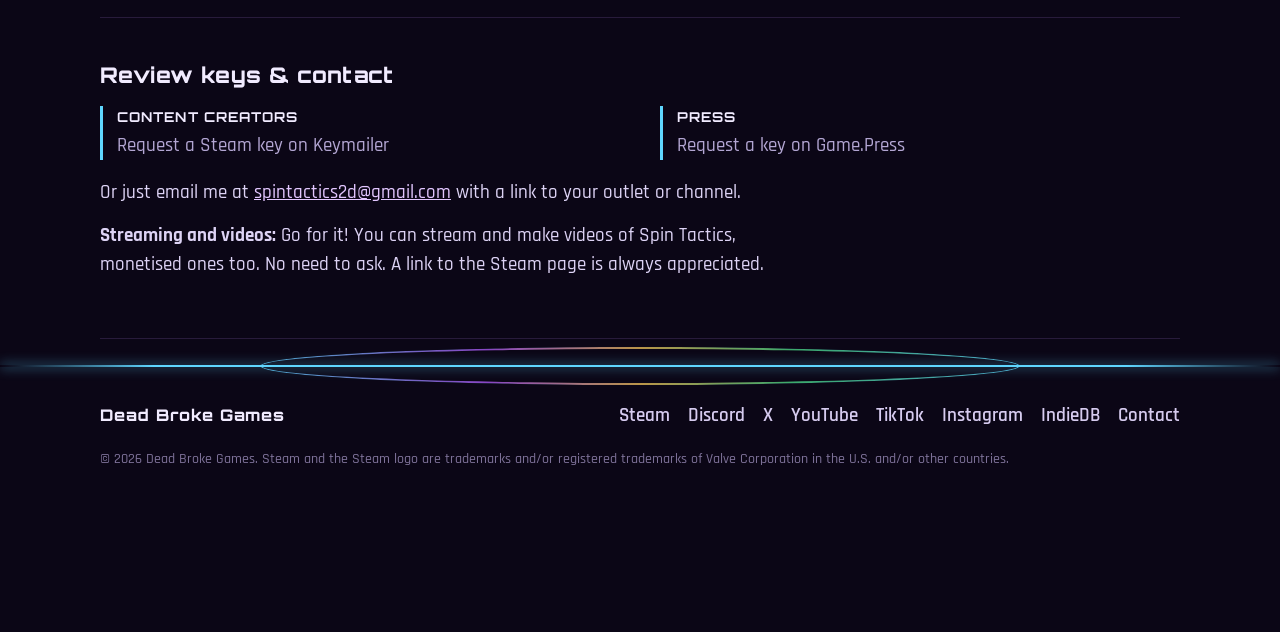
==== commit 718c827f: "Swap the trailer to the launch trailer (k9uM3ZnQtMA) The old video (ti62crWbHZc) was removed from Yo" ====
--- a/press/index.html
+++ b/press/index.html
@@ -57,11 +57,6 @@
 
     .video-frame { position: relative; aspect-ratio: 16 / 9; border-radius: 8px; overflow: hidden; margin-bottom: 14px; }
     .video-frame iframe { position: absolute; inset: 0; width: 100%; height: 100%; border: 0; }
-    .video-poster { position: absolute; inset: 0; padding: 0; border: 0; background: #000; cursor: pointer; }
-    .video-poster img { display: block; width: 100%; height: 100%; object-fit: cover; }
-    .video-poster .play { position: absolute; left: 50%; top: 50%; width: 84px; height: 84px; margin: -42px 0 0 -42px; border-radius: 50%; background: rgba(11, 6, 22, 0.72); border: 2px solid var(--neon); box-shadow: 0 0 24px rgba(196, 91, 255, 0.6); transition: transform .15s; }
-    .video-poster .play::after { content: ""; position: absolute; left: 33px; top: 25px; border-style: solid; border-width: 16px 0 16px 26px; border-color: transparent transparent transparent var(--text); }
-    .video-poster:hover .play, .video-poster:focus-visible .play { transform: scale(1.08); }
 
     .grid { display: grid; gap: 14px; }
     .g4 { grid-template-columns: repeat(4, 1fr); }
@@ -176,8 +171,8 @@
 
     <section id="trailer">
       <h2>Trailer</h2>
-      <div class="video-frame"><button class="video-poster" type="button" data-yt="ti62crWbHZc" aria-label="Play the Spin Tactics trailer"><img src="../assets/shots/01-spin.webp" alt="" width="1600" height="900" loading="lazy"><span class="play" aria-hidden="true"></span></button></div>
-      <p class="note"><a href="https://www.youtube.com/watch?v=ti62crWbHZc" target="_blank" rel="noopener">Watch on YouTube</a> · <a href="https://drive.google.com/file/d/1HTtB8lVU8E04ZtLrWPUluNiY68NhvrOJ/view?usp=sharing" target="_blank" rel="noopener">Download the video file (Google Drive)</a></p>
+      <div class="video-frame"><iframe src="https://www.youtube-nocookie.com/embed/k9uM3ZnQtMA?rel=0" title="Spin Tactics trailer" loading="lazy" allow="encrypted-media; picture-in-picture; fullscreen" allowfullscreen></iframe></div>
+      <p class="note"><a href="https://www.youtube.com/watch?v=k9uM3ZnQtMA" target="_blank" rel="noopener">Watch on YouTube</a> · <a href="https://drive.google.com/file/d/1HTtB8lVU8E04ZtLrWPUluNiY68NhvrOJ/view?usp=sharing" target="_blank" rel="noopener">Download the video file (Google Drive)</a></p>
     </section>
 
     <section id="screenshots">
@@ -287,18 +282,5 @@
     <a href="#screenshots">Shots</a>
     <a href="#keys">Keys</a>
   </nav>
-  <script>
-    // The trailer loads YouTube only on click, so the poster shows the current game instead of YouTube's old thumbnail
-    document.querySelectorAll('.video-poster').forEach(function (b) {
-      b.addEventListener('click', function () {
-        var f = document.createElement('iframe');
-        f.src = 'https://www.youtube-nocookie.com/embed/' + b.dataset.yt + '?rel=0&autoplay=1';
-        f.title = 'Spin Tactics trailer';
-        f.allow = 'autoplay; encrypted-media; picture-in-picture; fullscreen';
-        f.allowFullscreen = true;
-        b.replaceWith(f);
-      });
-    });
-  </script>
 </body>
 </html>
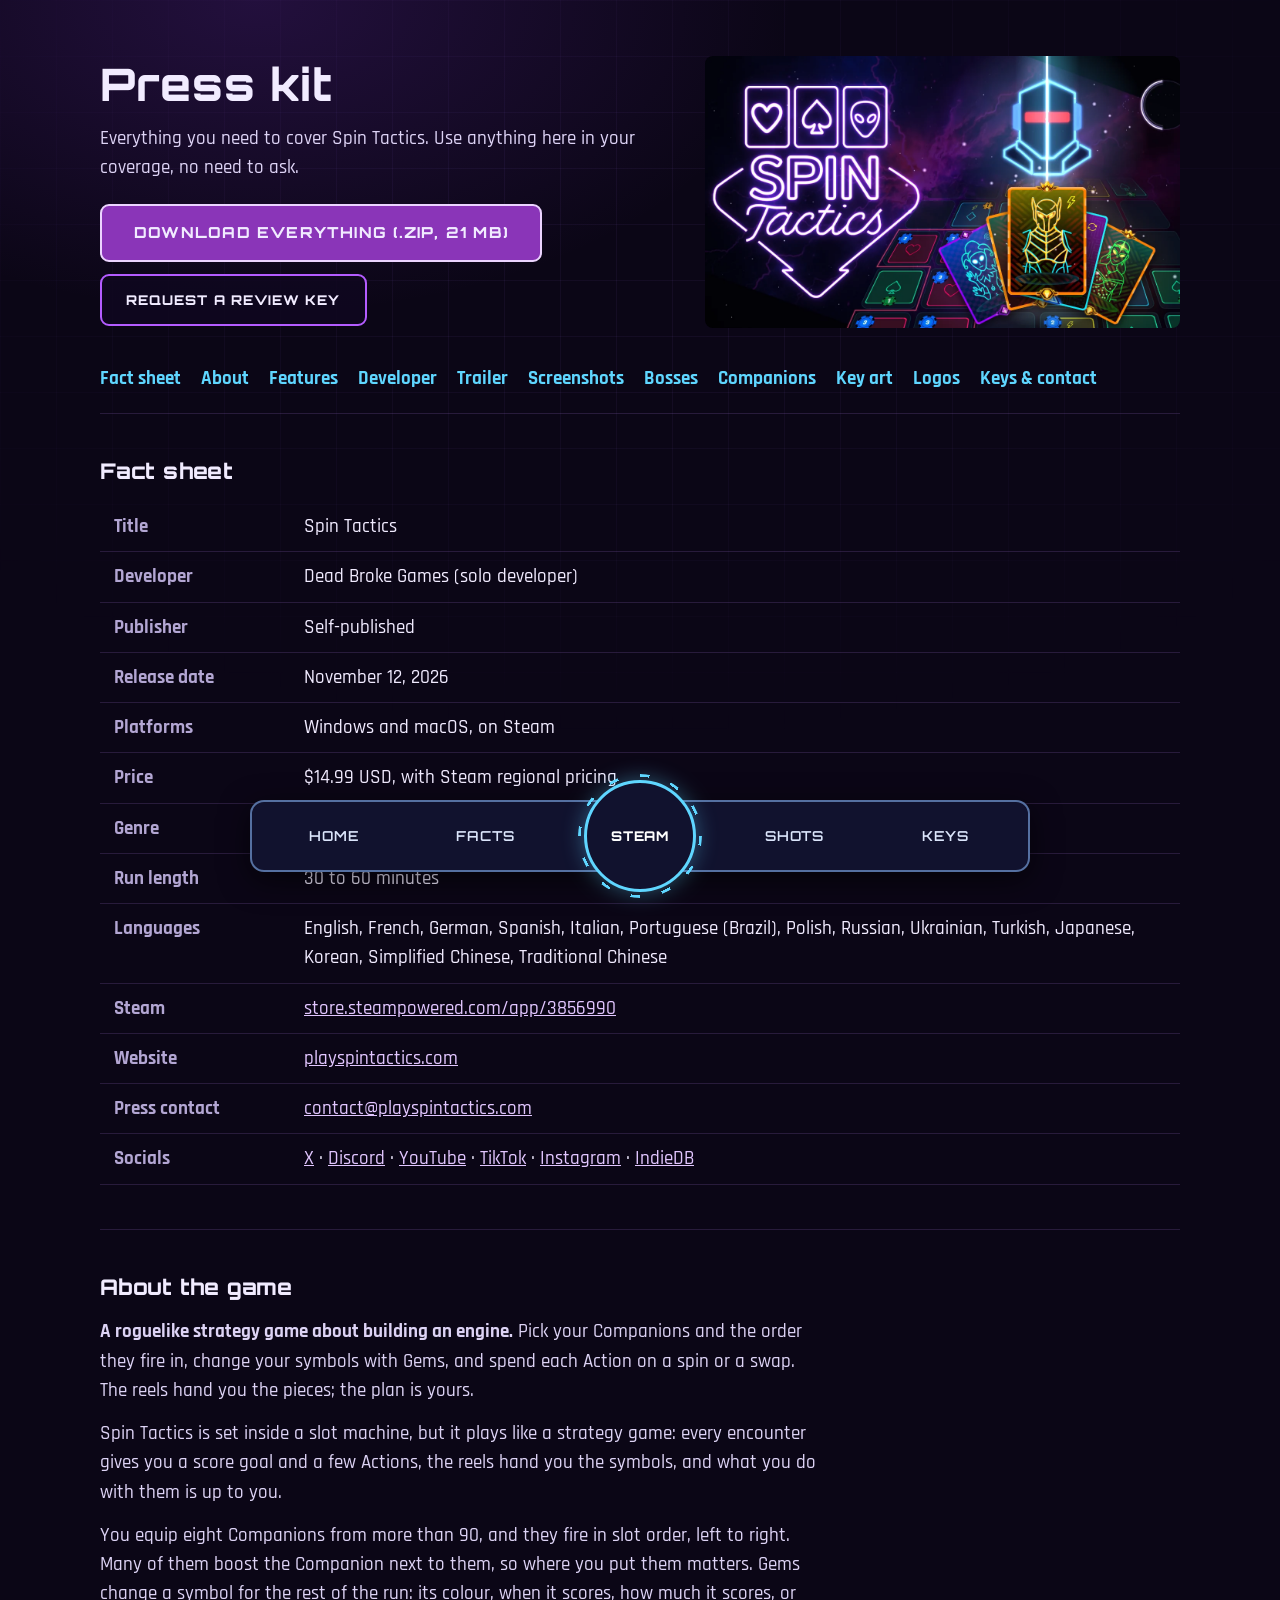
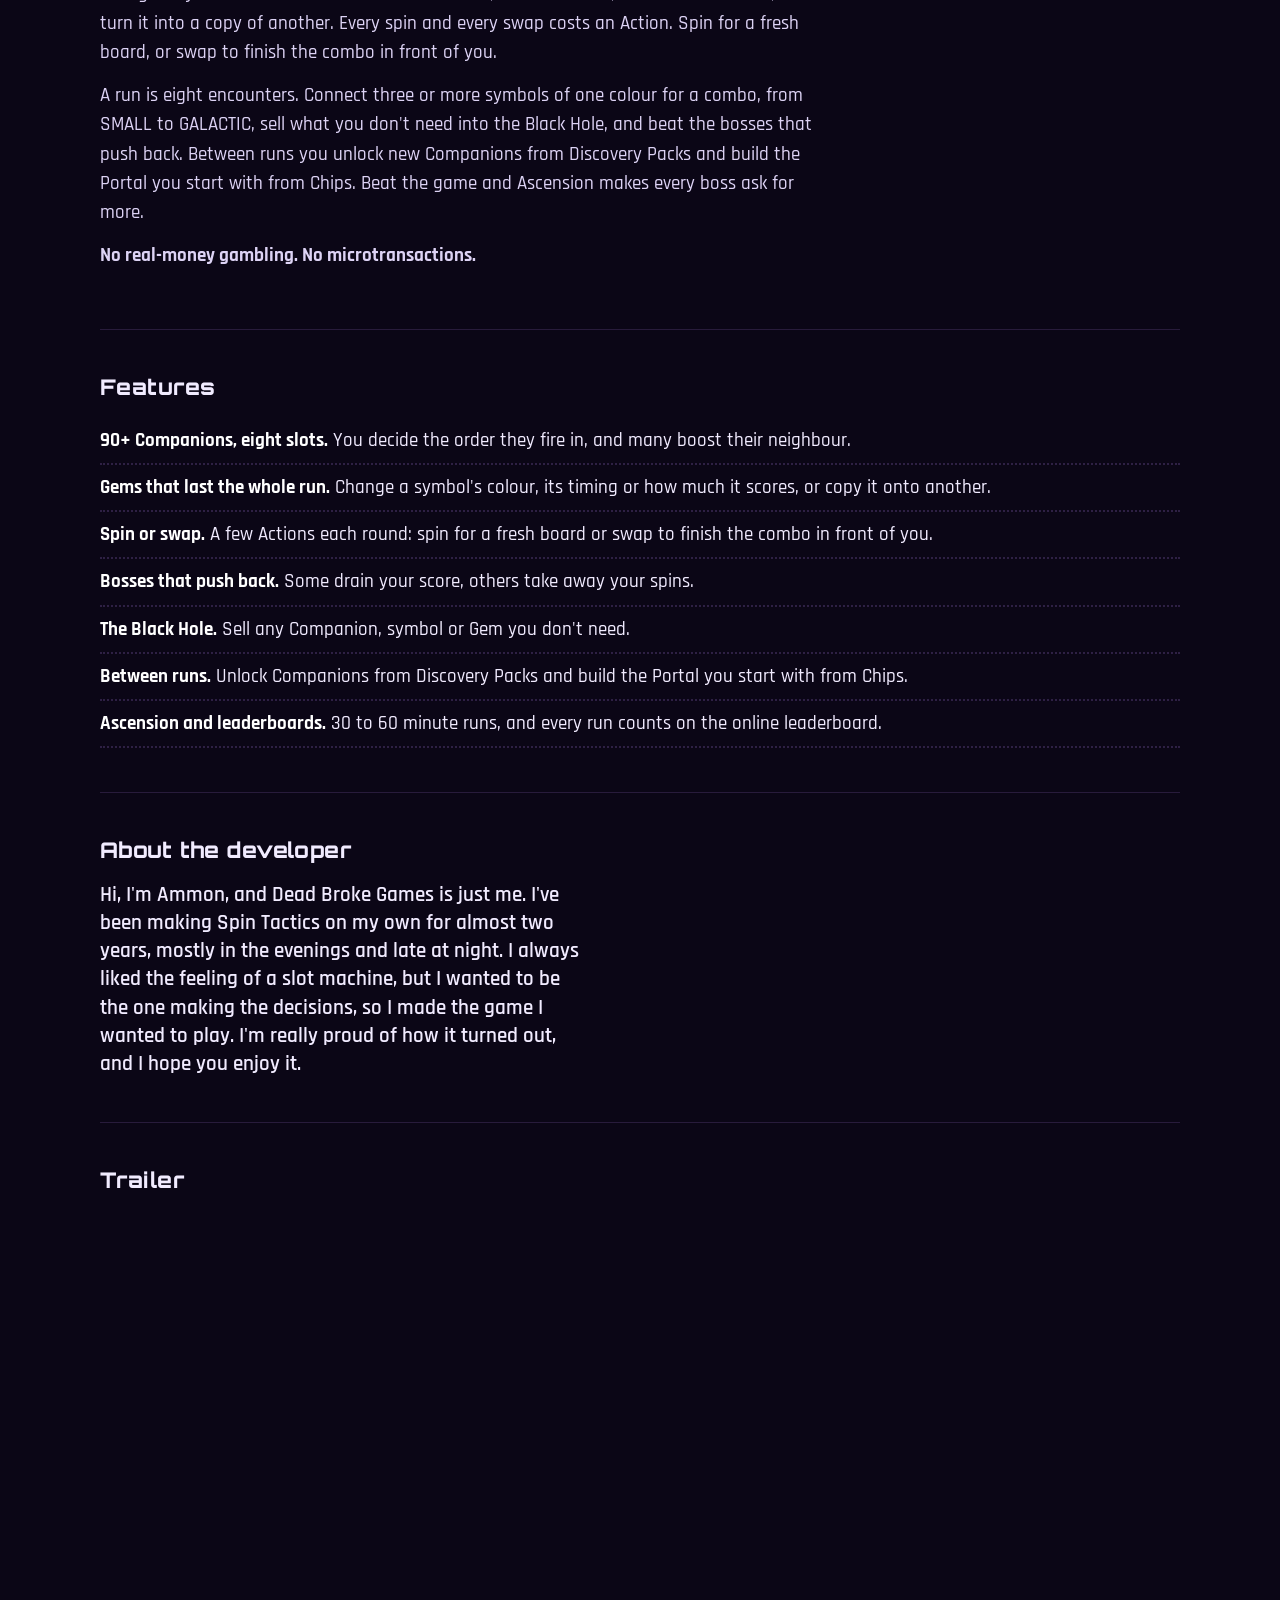
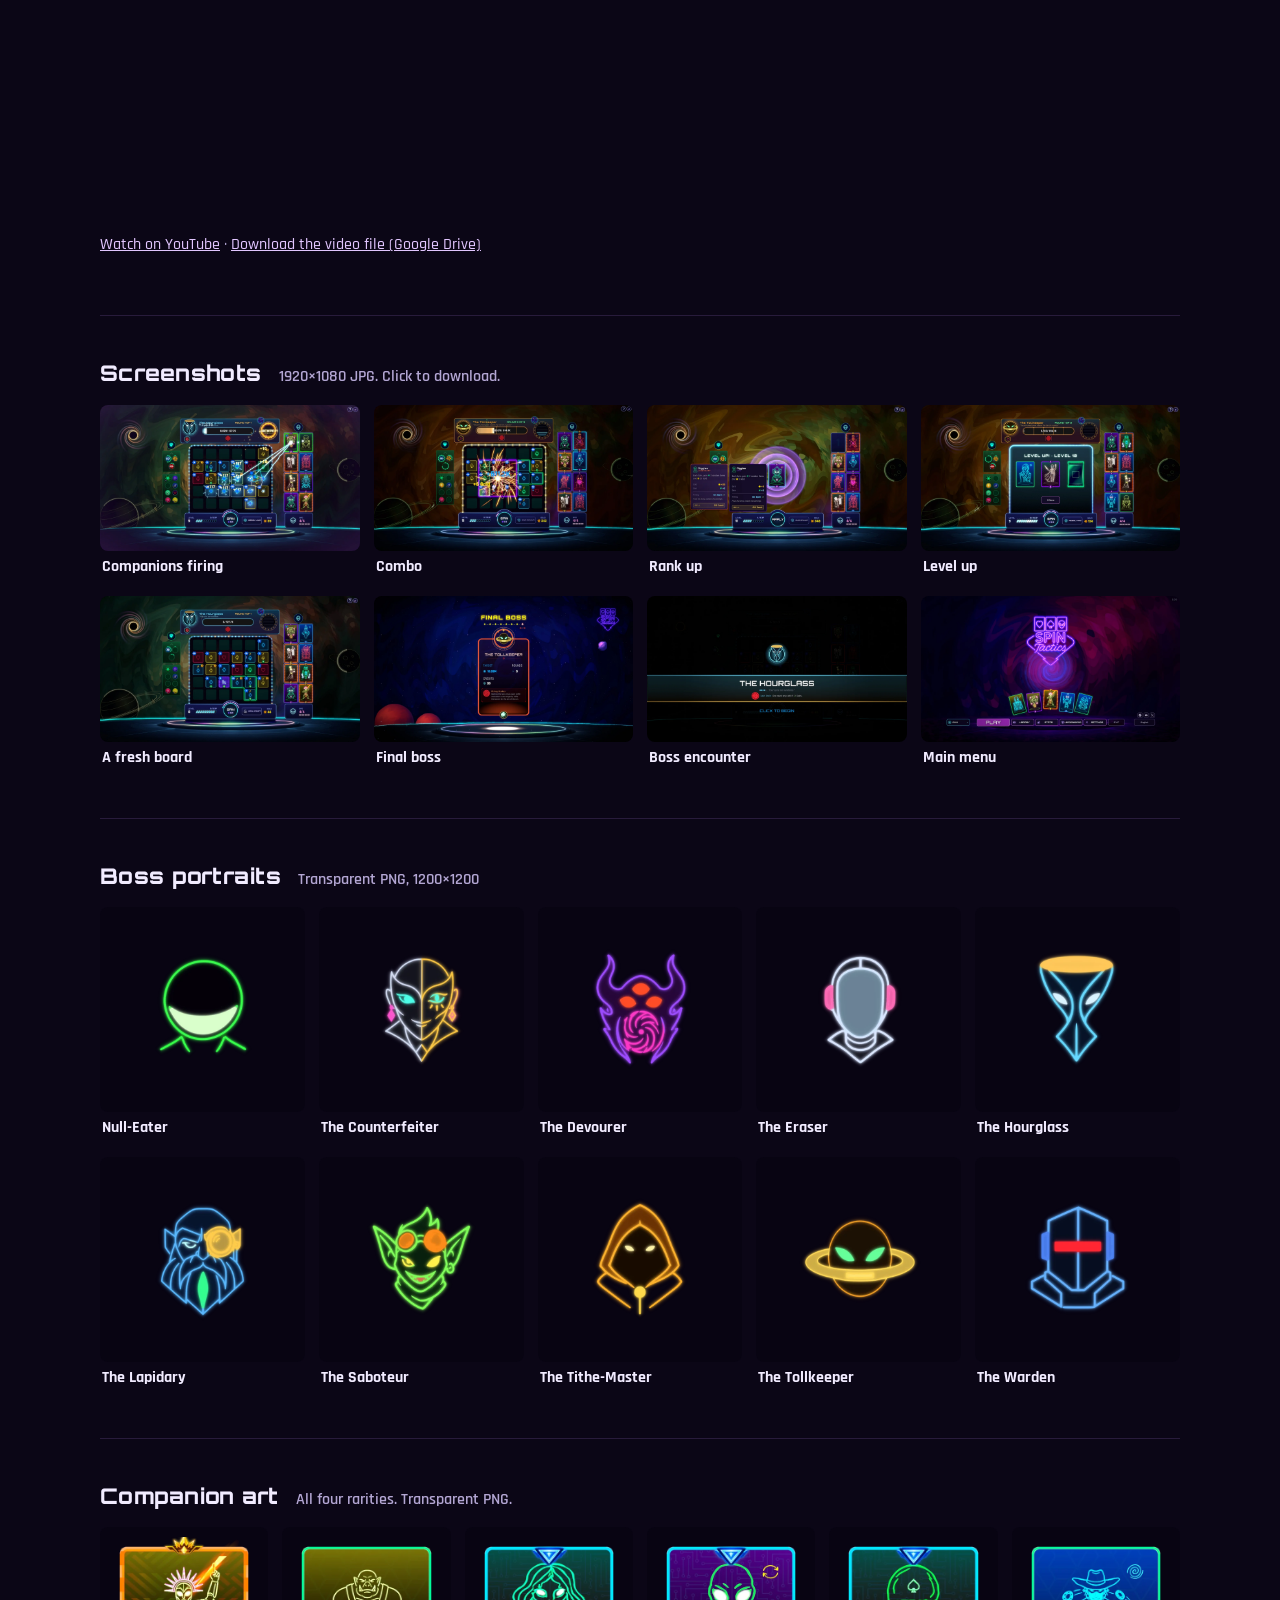
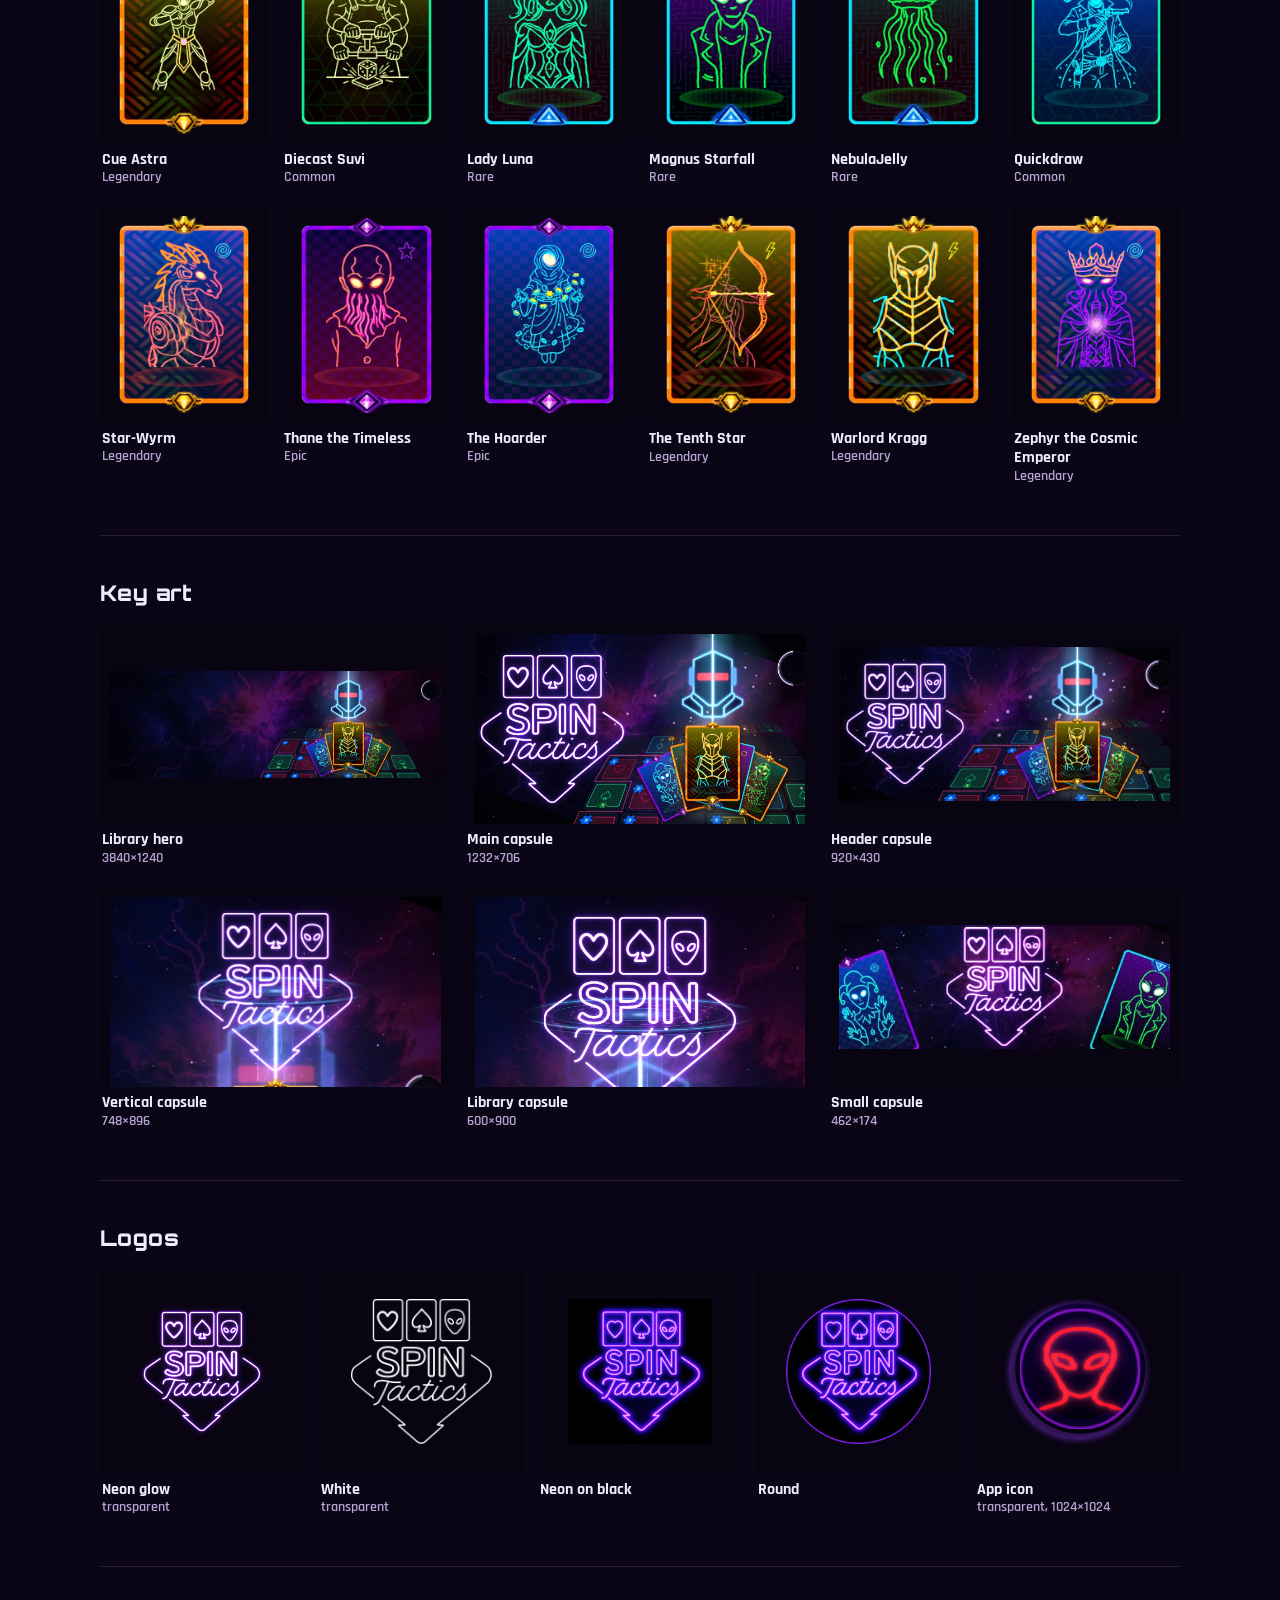
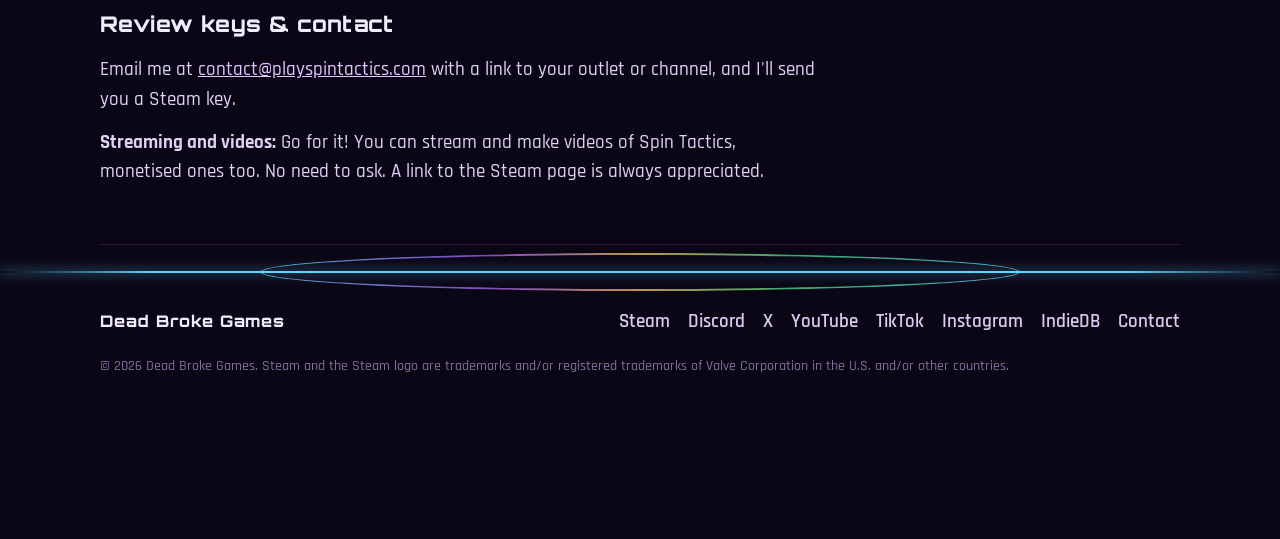
==== commit 10432822: "Launch wording: out now, Get it on Steam, no demo, no Keymailer, contact@playspintactics.com (pages " ====
--- a/press/index.html
+++ b/press/index.html
@@ -128,13 +128,12 @@
         <tr><th>Release date</th><td>November 12, 2026</td></tr>
         <tr><th>Platforms</th><td>Windows and macOS, on Steam</td></tr>
         <tr><th>Price</th><td>$14.99 USD, with Steam regional pricing</td></tr>
-        <tr><th>Free demo</th><td>Yes, available now on Steam</td></tr>
         <tr><th>Genre</th><td>Roguelike strategy, engine-builder</td></tr>
         <tr><th>Run length</th><td>30 to 60 minutes</td></tr>
         <tr><th>Languages</th><td>English, French, German, Spanish, Italian, Portuguese (Brazil), Polish, Russian, Ukrainian, Turkish, Japanese, Korean, Simplified Chinese, Traditional Chinese</td></tr>
         <tr><th>Steam</th><td><a href="https://store.steampowered.com/app/3856990/Spin_Tactics/" target="_blank" rel="noopener">store.steampowered.com/app/3856990</a></td></tr>
         <tr><th>Website</th><td><a href="https://playspintactics.com/">playspintactics.com</a></td></tr>
-        <tr><th>Press contact</th><td><a href="mailto:spintactics2d@gmail.com">spintactics2d@gmail.com</a></td></tr>
+        <tr><th>Press contact</th><td><a href="mailto:contact@playspintactics.com">contact@playspintactics.com</a></td></tr>
         <tr><th>Socials</th><td><a href="https://x.com/PlaySpinTactics" target="_blank" rel="noopener">X</a> · <a href="https://discord.gg/7kXTGyWjWc" target="_blank" rel="noopener">Discord</a> · <a href="https://www.youtube.com/channel/UC9TVGazYX4suPV6o6mBnn6w" target="_blank" rel="noopener">YouTube</a> · <a href="https://www.tiktok.com/@spin.tactics" target="_blank" rel="noopener">TikTok</a> · <a href="https://www.instagram.com/spin.tactics" target="_blank" rel="noopener">Instagram</a> · <a href="https://www.indiedb.com/games/spin-tactics" target="_blank" rel="noopener">IndieDB</a></td></tr>
       </table>
     </section>
@@ -248,12 +247,18 @@
 
     <section id="keys">
       <h2>Review keys &amp; contact</h2>
-      <div class="contact-cards">
-        <a href="https://www.keymailer.co/g/games/679b2c6d" target="_blank" rel="noopener"><b>Content creators</b><span>Request a Steam key on Keymailer</span></a>
-        <a href="https://www.game.press/g/games/679b2c6d" target="_blank" rel="noopener"><b>Press</b><span>Request a key on Game.Press</span></a>
-      </div>
-      <p>Or just email me at <a href="mailto:spintactics2d@gmail.com">spintactics2d@gmail.com</a> with a link to your outlet or channel.</p>
+      <p>Email me at <a href="mailto:contact@playspintactics.com">contact@playspintactics.com</a> with a link to your outlet or channel, and I'll send you a Steam key.</p>
       <p><b>Streaming and videos:</b> Go for it! You can stream and make videos of Spin Tactics, monetised ones too. No need to ask. A link to the Steam page is always appreciated.</p>
+      <div class="signup" data-signup="press" hidden>
+        <h3>Press list</h3>
+        <p>Want to hear about major updates and announcements? Join the press list. I only send big news, and you can unsubscribe anytime.</p>
+        <form method="post">
+          <label class="sr-only" for="signupPress">Email address</label>
+          <input id="signupPress" type="email" name="email_address" placeholder="Your work email" autocomplete="email" required>
+          <button class="plaque" type="submit">Join</button>
+        </form>
+        <p class="signup-msg" role="status" aria-live="polite"></p>
+      </div>
     </section>
   </main>
 
@@ -269,7 +274,7 @@
         <a href="https://www.tiktok.com/@spin.tactics" target="_blank" rel="noopener">TikTok</a>
         <a href="https://www.instagram.com/spin.tactics" target="_blank" rel="noopener">Instagram</a>
         <a href="https://www.indiedb.com/games/spin-tactics" target="_blank" rel="noopener">IndieDB</a>
-        <a href="mailto:spintactics2d@gmail.com">Contact</a>
+        <a href="mailto:contact@playspintactics.com">Contact</a>
       </p>
       <p class="floor-legal">© 2026 Dead Broke Games. Steam and the Steam logo are trademarks and/or registered trademarks of Valve Corporation in the U.S. and/or other countries.</p>
     </div>
@@ -278,9 +283,10 @@
   <nav class="deck" aria-label="Main">
     <a href="../">Home</a>
     <a href="#facts">Facts</a>
-    <a class="dial" href="https://store.steampowered.com/app/3856990/Spin_Tactics/?utm_source=website&amp;utm_campaign=press" target="_blank" rel="noopener">WISHLIST</a>
+    <a class="dial" href="https://store.steampowered.com/app/3856990/Spin_Tactics/?utm_source=website&amp;utm_campaign=press" target="_blank" rel="noopener">STEAM</a>
     <a href="#screenshots">Shots</a>
     <a href="#keys">Keys</a>
   </nav>
+  <script src="../assets/signup.js" defer></script>
 </body>
 </html>
--- a/assets/machine.css
+++ b/assets/machine.css
@@ -154,3 +154,16 @@
   html { scroll-behavior: auto; }
   .dial::before { animation: none; }
 }
+
+/* ---------- email signup (Kit), shared by home and press ---------- */
+.signup { margin: 34px auto 0; max-width: 560px; text-align: center; }
+.signup h3 { font-family: 'Orbitron', sans-serif; font-weight: 800; font-size: 1.05rem; letter-spacing: .06em; text-transform: uppercase; }
+.signup p { margin-top: 6px; color: var(--muted); font-size: 1.05rem; }
+.signup form { display: flex; gap: 10px; margin-top: 14px; }
+.signup input { flex: 1; min-width: 0; min-height: 52px; padding: 0 16px; border-radius: 9px; border: 2px solid var(--line); background: rgba(16, 7, 32, .86); color: var(--text); font: 600 1.05rem 'Rajdhani', sans-serif; }
+.signup input:focus { outline: none; border-color: var(--teal); box-shadow: 0 0 0 3px rgba(95, 214, 255, .2); }
+.signup .plaque { flex: none; cursor: pointer; }
+.signup .plaque:disabled { opacity: .6; cursor: default; }
+.signup .signup-msg { min-height: 1.4em; color: var(--teal); font-weight: 600; }
+.sr-only { position: absolute; width: 1px; height: 1px; overflow: hidden; clip: rect(0 0 0 0); white-space: nowrap; }
+@media (max-width: 720px) { .signup form { flex-direction: column; } }
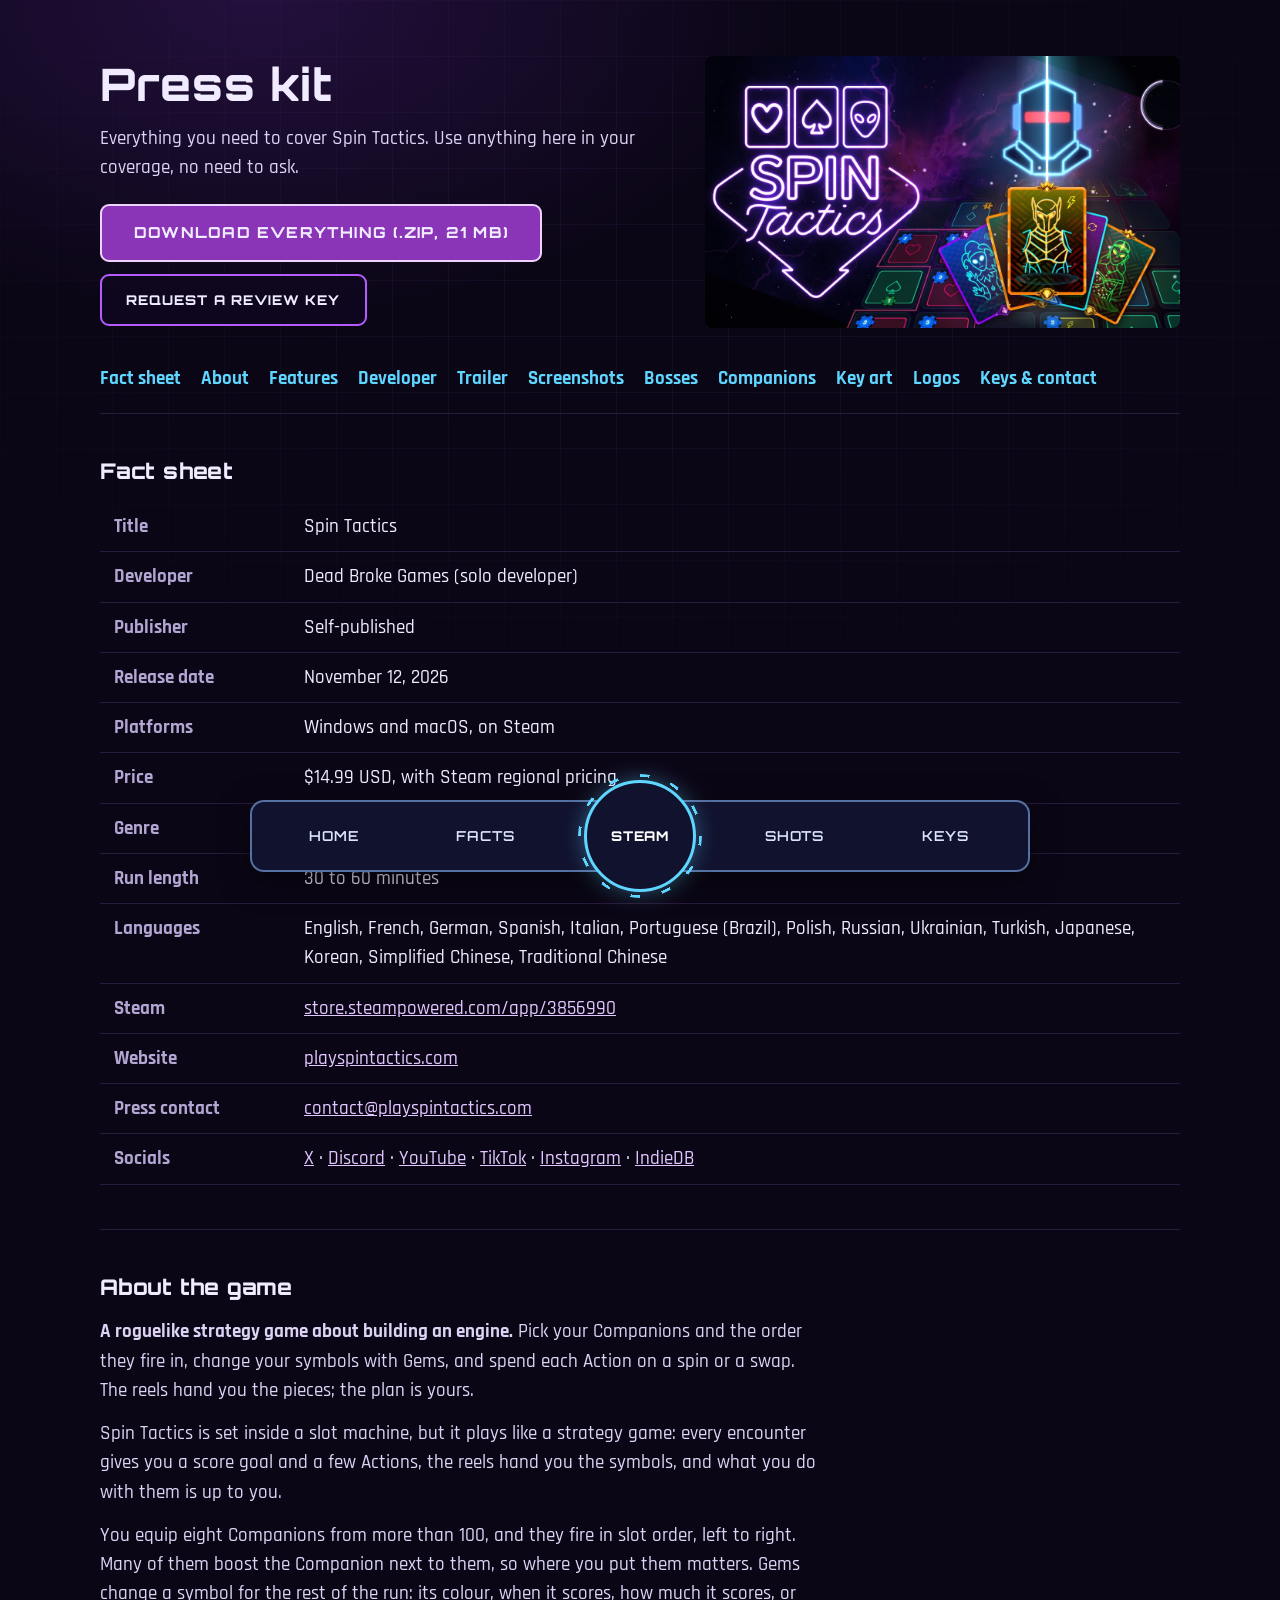
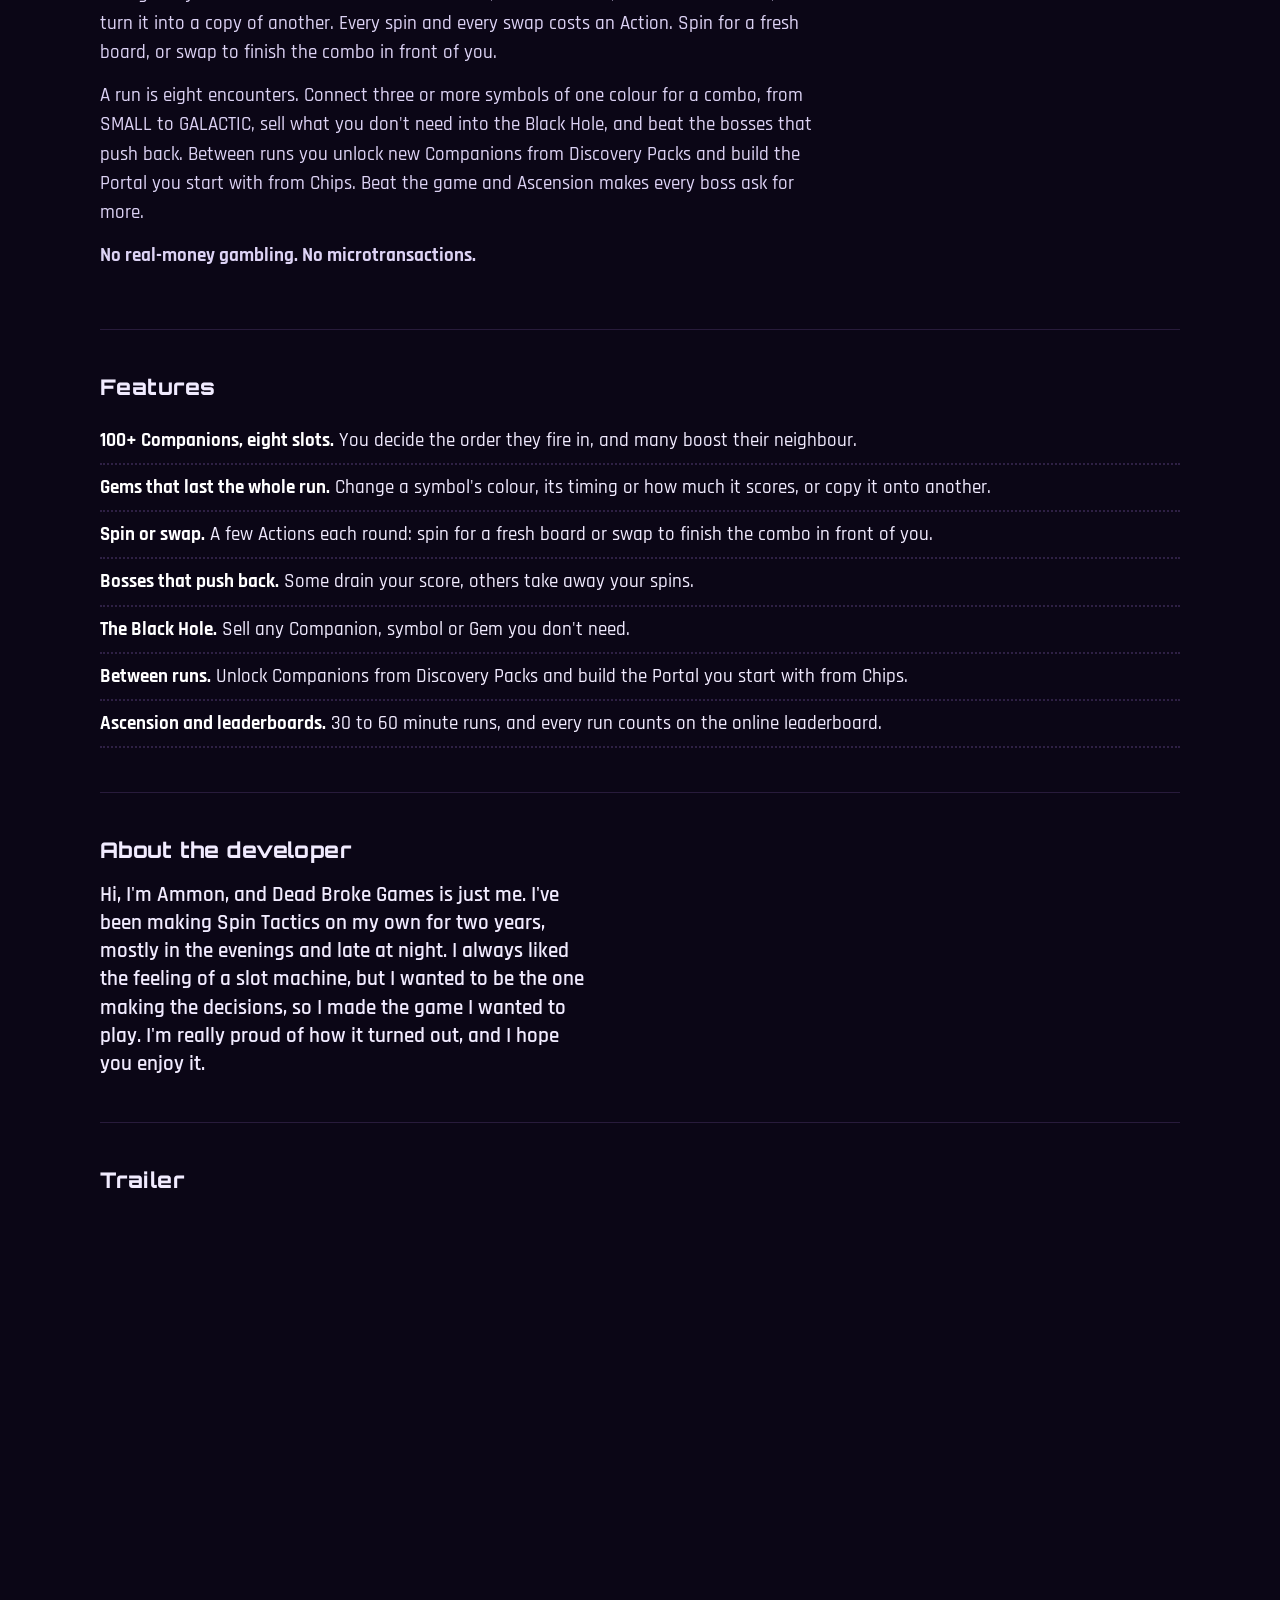
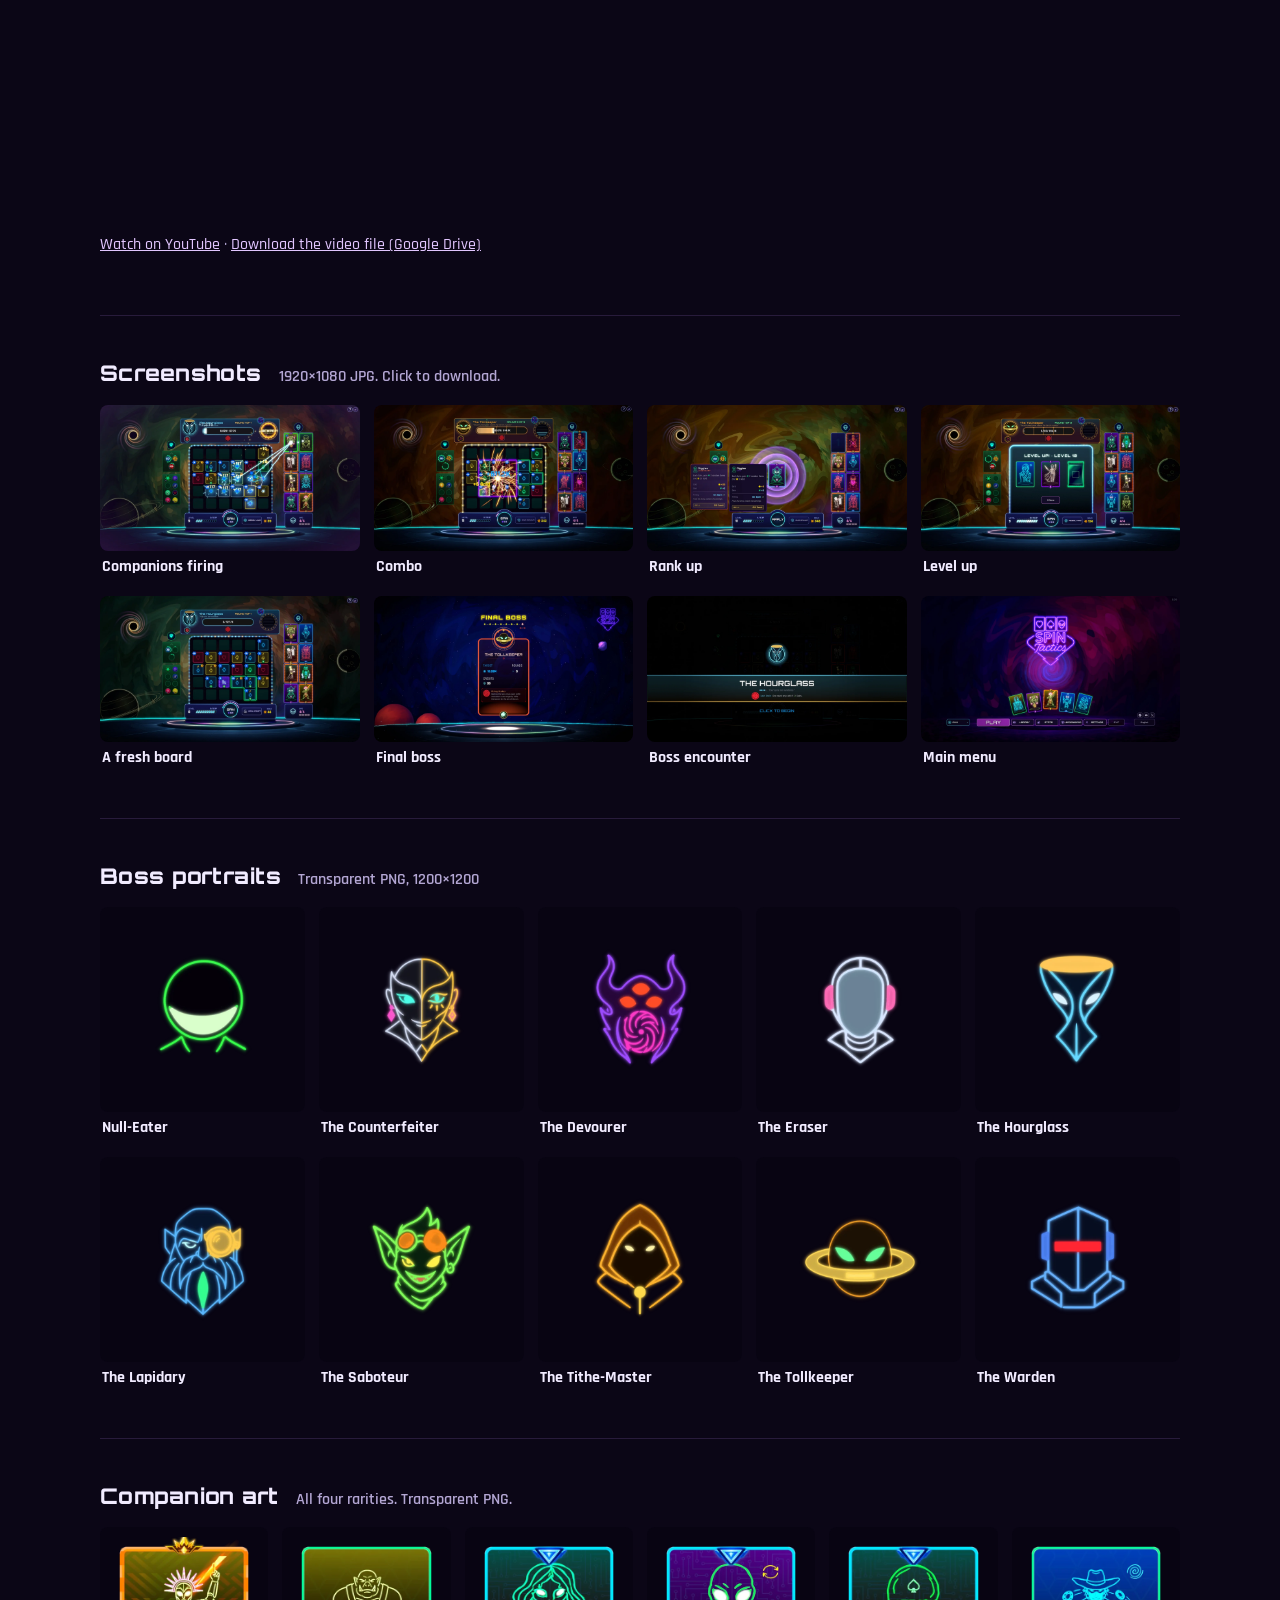
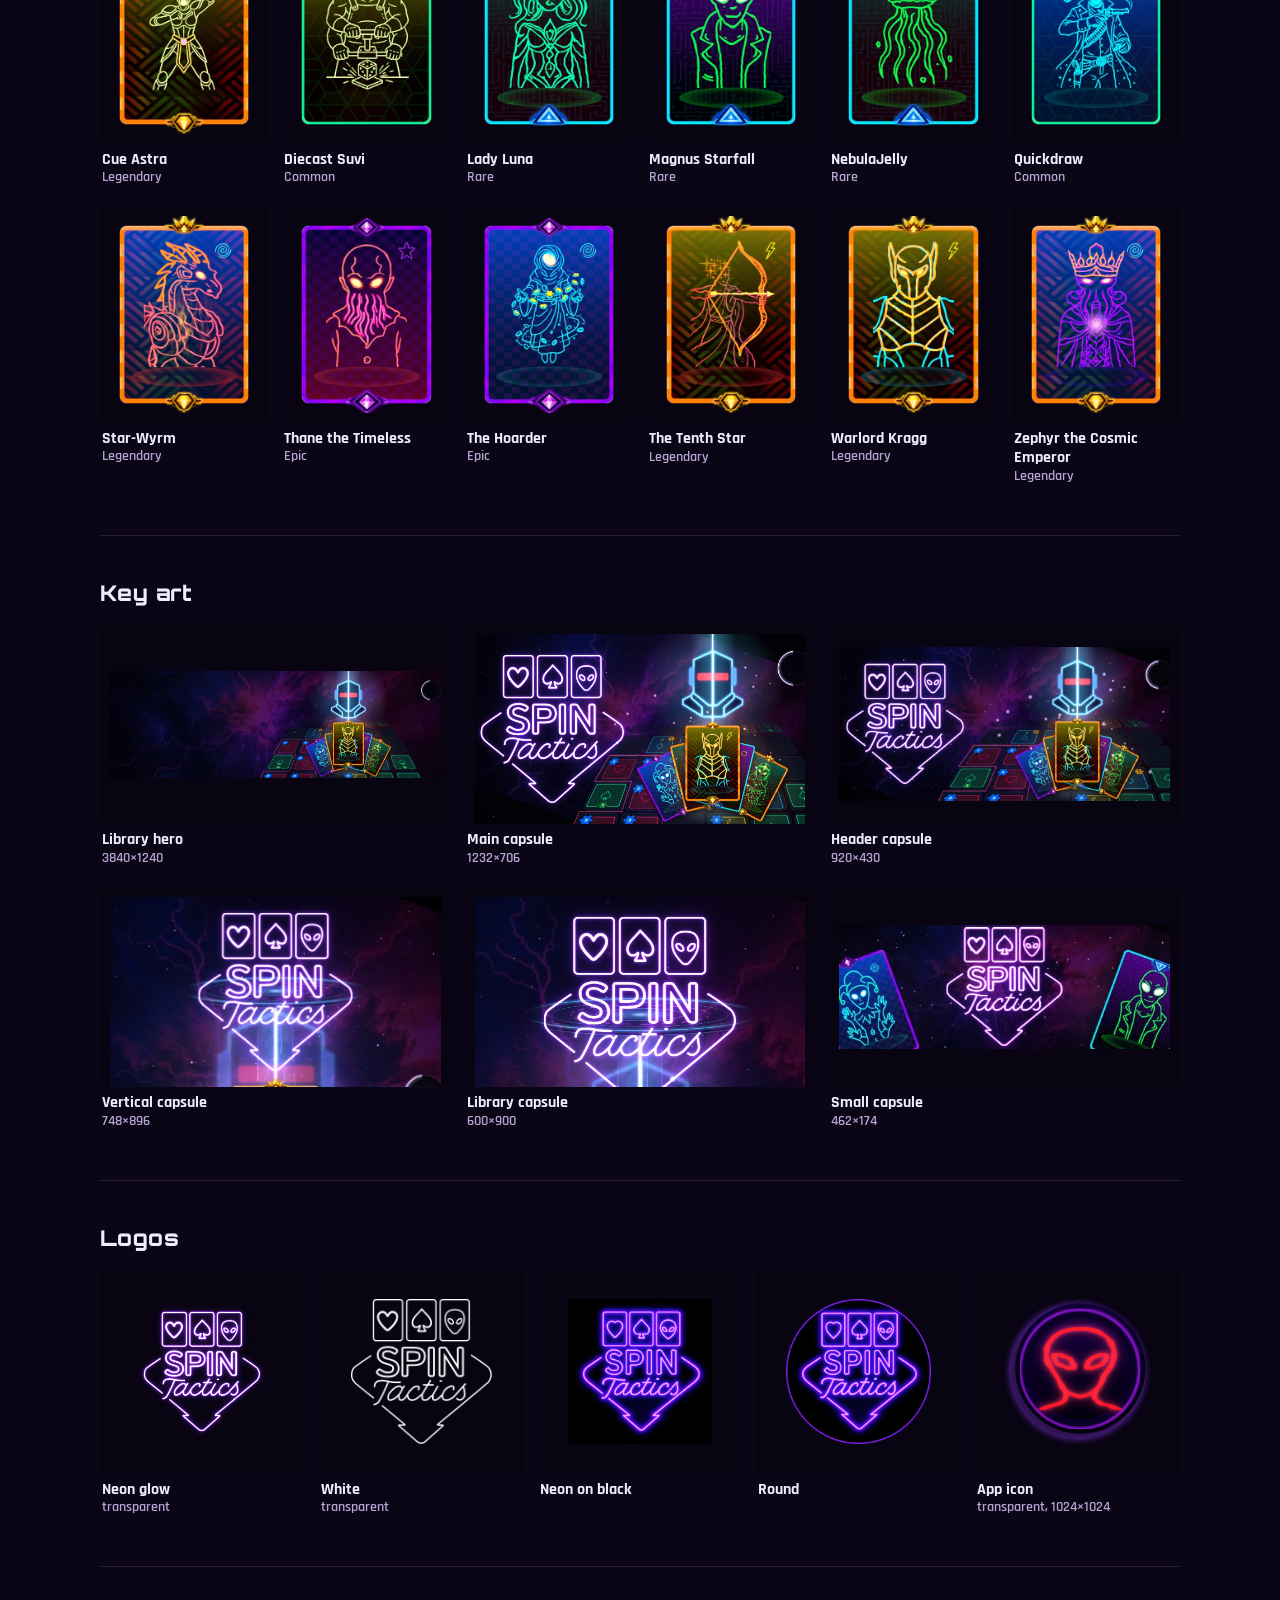
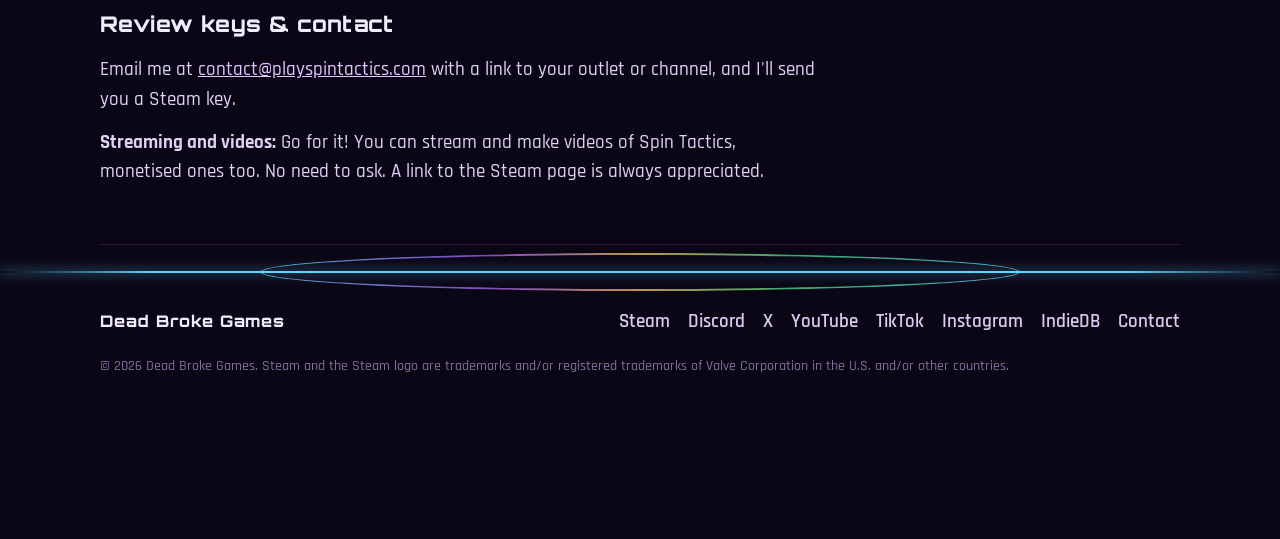
==== commit e1a338e9: "100+ Companions and 'two years' to match the Steam page (home, press, press kit fact sheet)" ====
--- a/press/index.html
+++ b/press/index.html
@@ -142,7 +142,7 @@
       <h2>About the game</h2>
       <p><b>A roguelike strategy game about building an engine.</b> Pick your Companions and the order they fire in, change your symbols with Gems, and spend each Action on a spin or a swap. The reels hand you the pieces; the plan is yours.</p>
       <p>Spin Tactics is set inside a slot machine, but it plays like a strategy game: every encounter gives you a score goal and a few Actions, the reels hand you the symbols, and what you do with them is up to you.</p>
-      <p>You equip eight Companions from more than 90, and they fire in slot order, left to right. Many of them boost the Companion next to them, so where you put them matters. Gems change a symbol for the rest of the run: its colour, when it scores, how much it scores, or turn it into a copy of another. Every spin and every swap costs an Action. Spin for a fresh board, or swap to finish the combo in front of you.</p>
+      <p>You equip eight Companions from more than 100, and they fire in slot order, left to right. Many of them boost the Companion next to them, so where you put them matters. Gems change a symbol for the rest of the run: its colour, when it scores, how much it scores, or turn it into a copy of another. Every spin and every swap costs an Action. Spin for a fresh board, or swap to finish the combo in front of you.</p>
       <p>A run is eight encounters. Connect three or more symbols of one colour for a combo, from SMALL to GALACTIC, sell what you don't need into the Black Hole, and beat the bosses that push back. Between runs you unlock new Companions from Discovery Packs and build the Portal you start with from Chips. Beat the game and Ascension makes every boss ask for more.</p>
       <p><b>No real-money gambling. No microtransactions.</b></p>
     </section>
@@ -150,7 +150,7 @@
     <section id="features">
       <h2>Features</h2>
       <ul class="features">
-        <li><b>90+ Companions, eight slots.</b> You decide the order they fire in, and many boost their neighbour.</li>
+        <li><b>100+ Companions, eight slots.</b> You decide the order they fire in, and many boost their neighbour.</li>
         <li><b>Gems that last the whole run.</b> Change a symbol's colour, its timing or how much it scores, or copy it onto another.</li>
         <li><b>Spin or swap.</b> A few Actions each round: spin for a fresh board or swap to finish the combo in front of you.</li>
         <li><b>Bosses that push back.</b> Some drain your score, others take away your spins.</li>
@@ -164,7 +164,7 @@
       <h2>About the developer</h2>
       <div class="dev">
         <img src="../assets/icon-transparent.png" alt="" width="60" height="60" loading="lazy">
-        <p>Hi, I'm Ammon, and Dead Broke Games is just me. I've been making Spin Tactics on my own for almost two years, mostly in the evenings and late at night. I always liked the feeling of a slot machine, but I wanted to be the one making the decisions, so I made the game I wanted to play. I'm really proud of how it turned out, and I hope you enjoy it.</p>
+        <p>Hi, I'm Ammon, and Dead Broke Games is just me. I've been making Spin Tactics on my own for two years, mostly in the evenings and late at night. I always liked the feeling of a slot machine, but I wanted to be the one making the decisions, so I made the game I wanted to play. I'm really proud of how it turned out, and I hope you enjoy it.</p>
       </div>
     </section>
 
